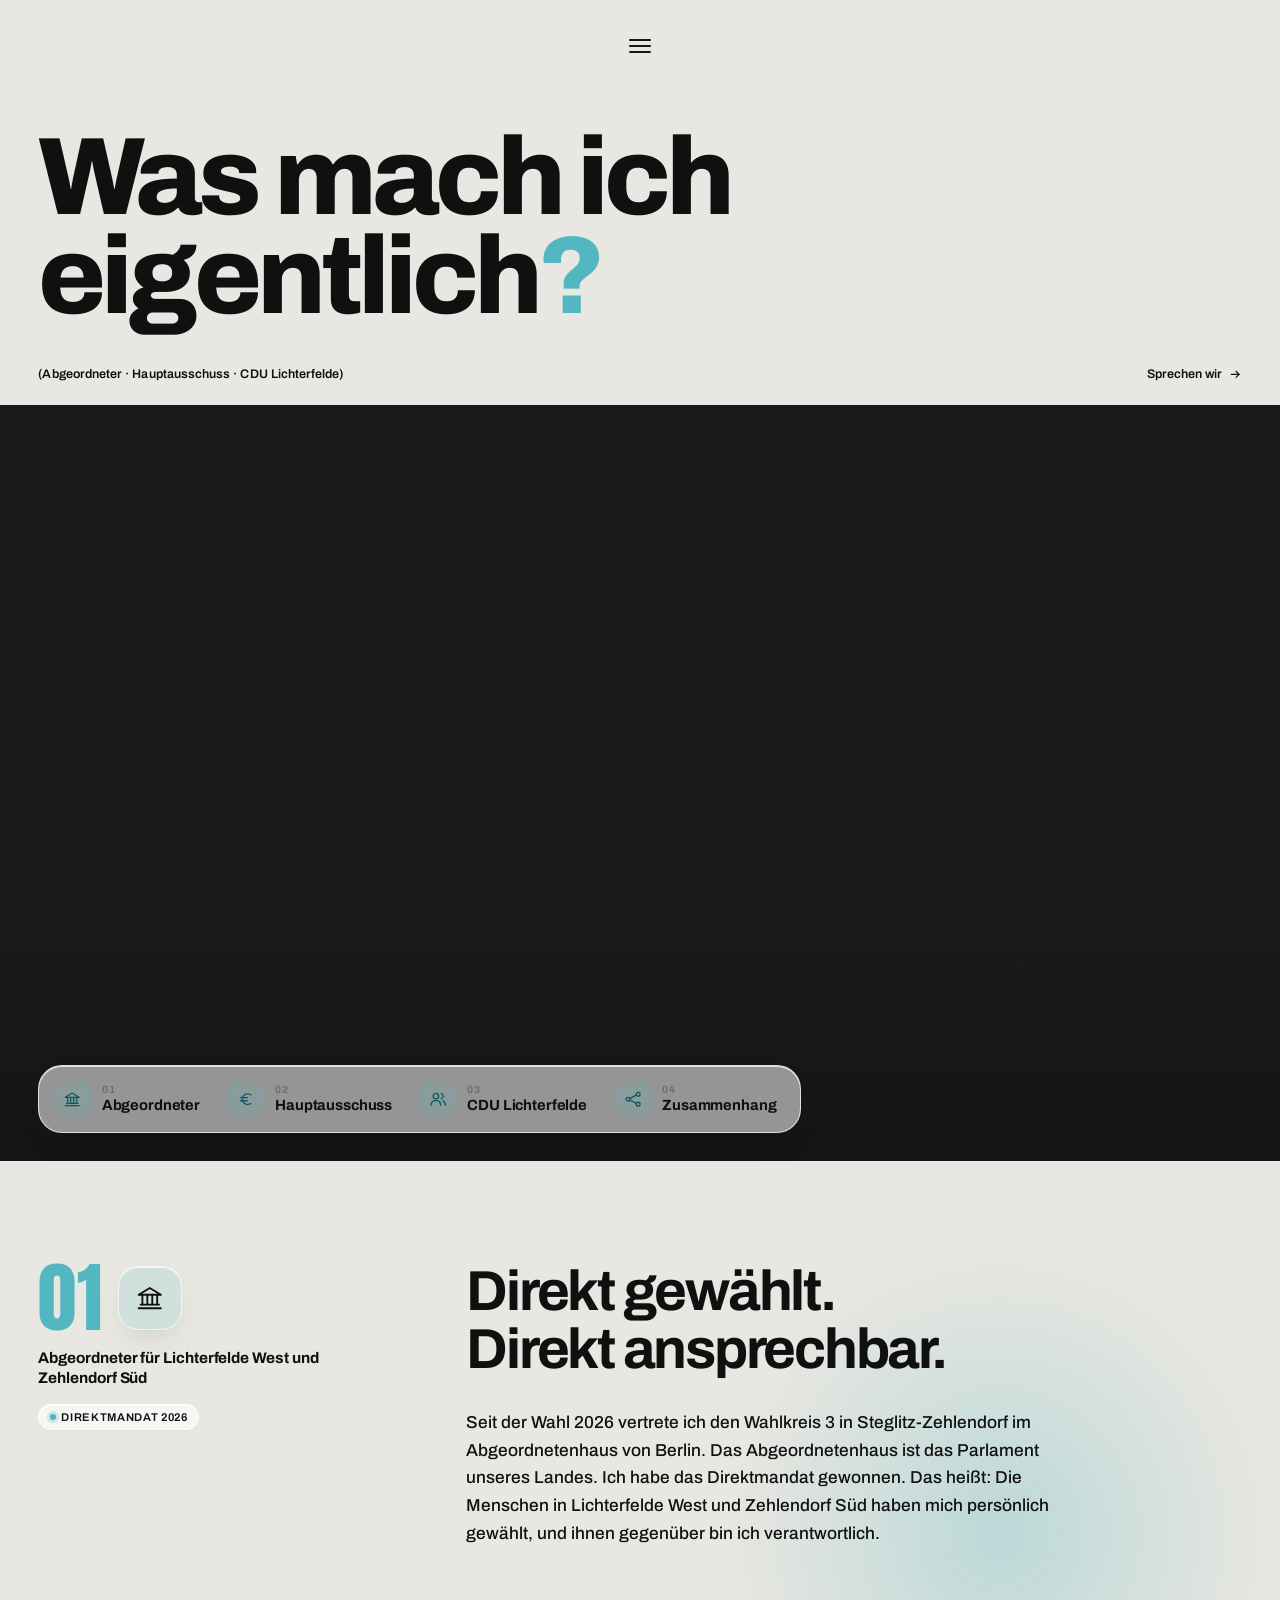
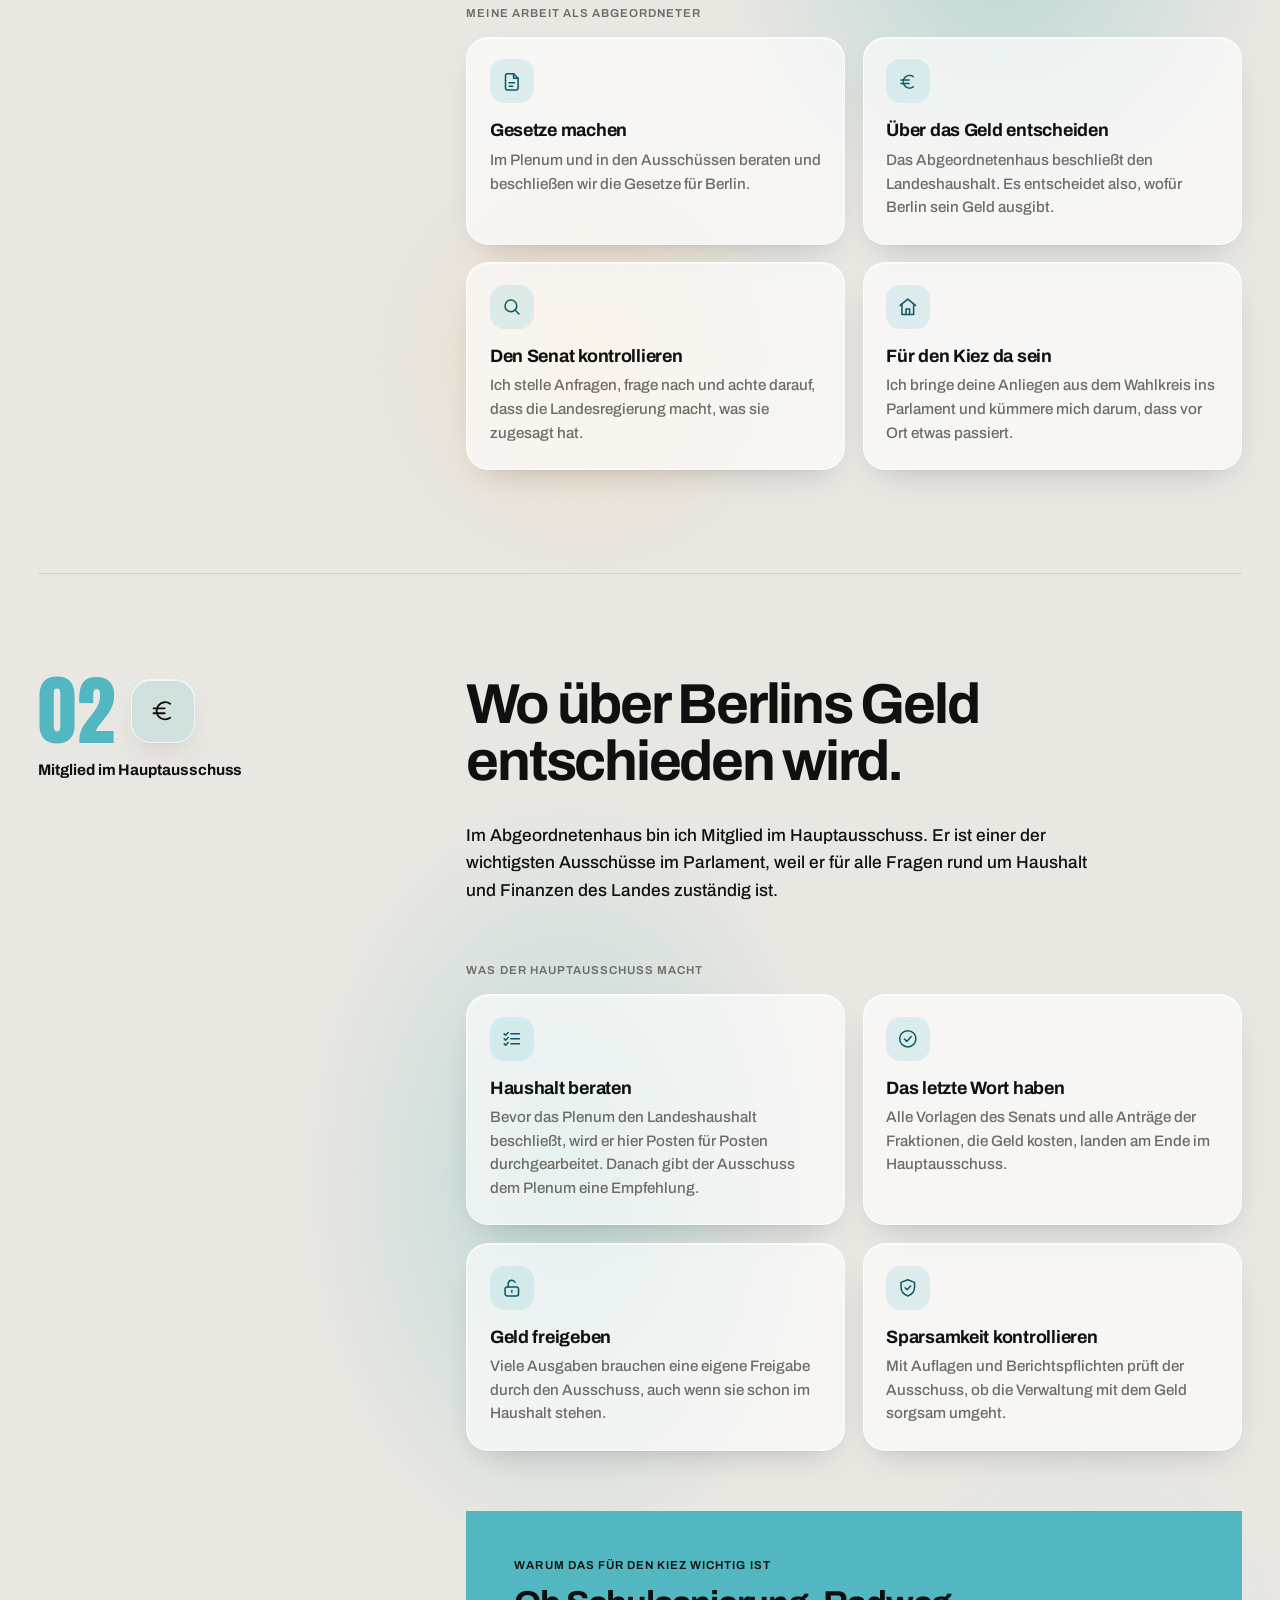
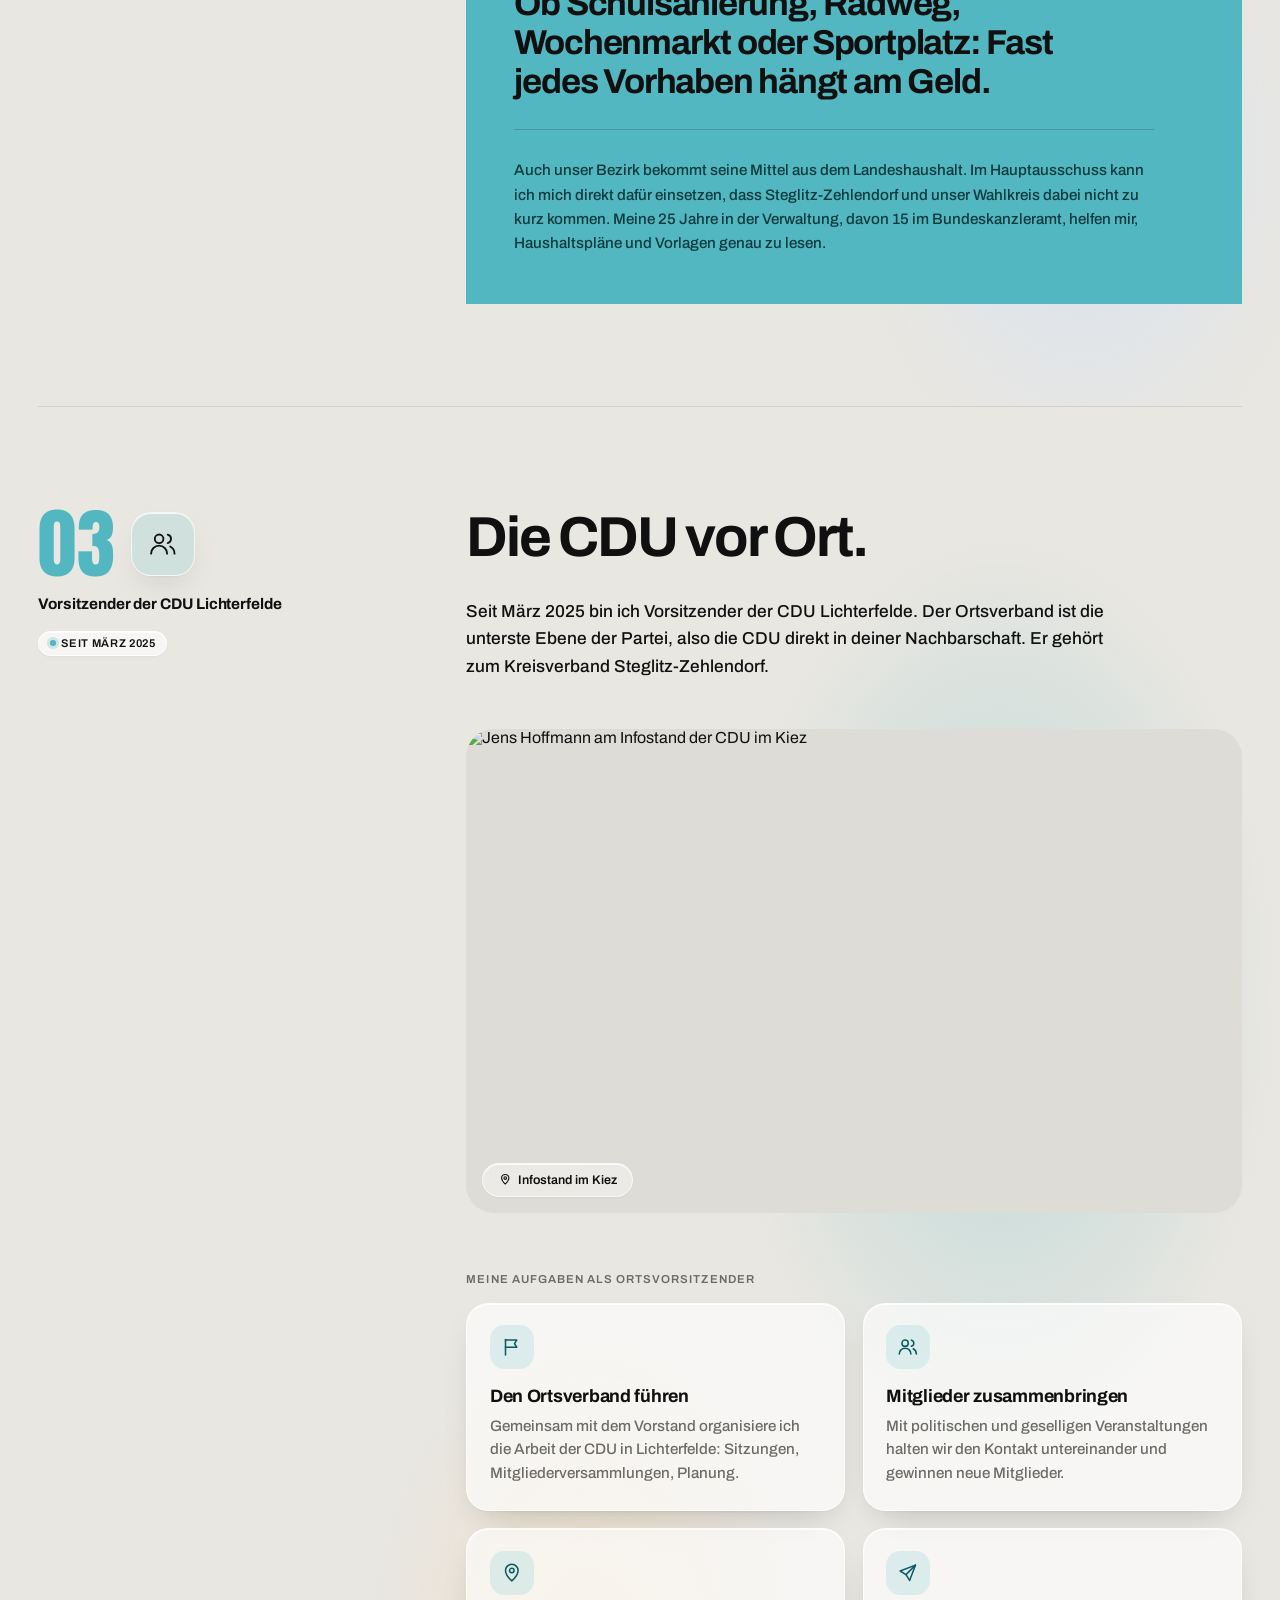
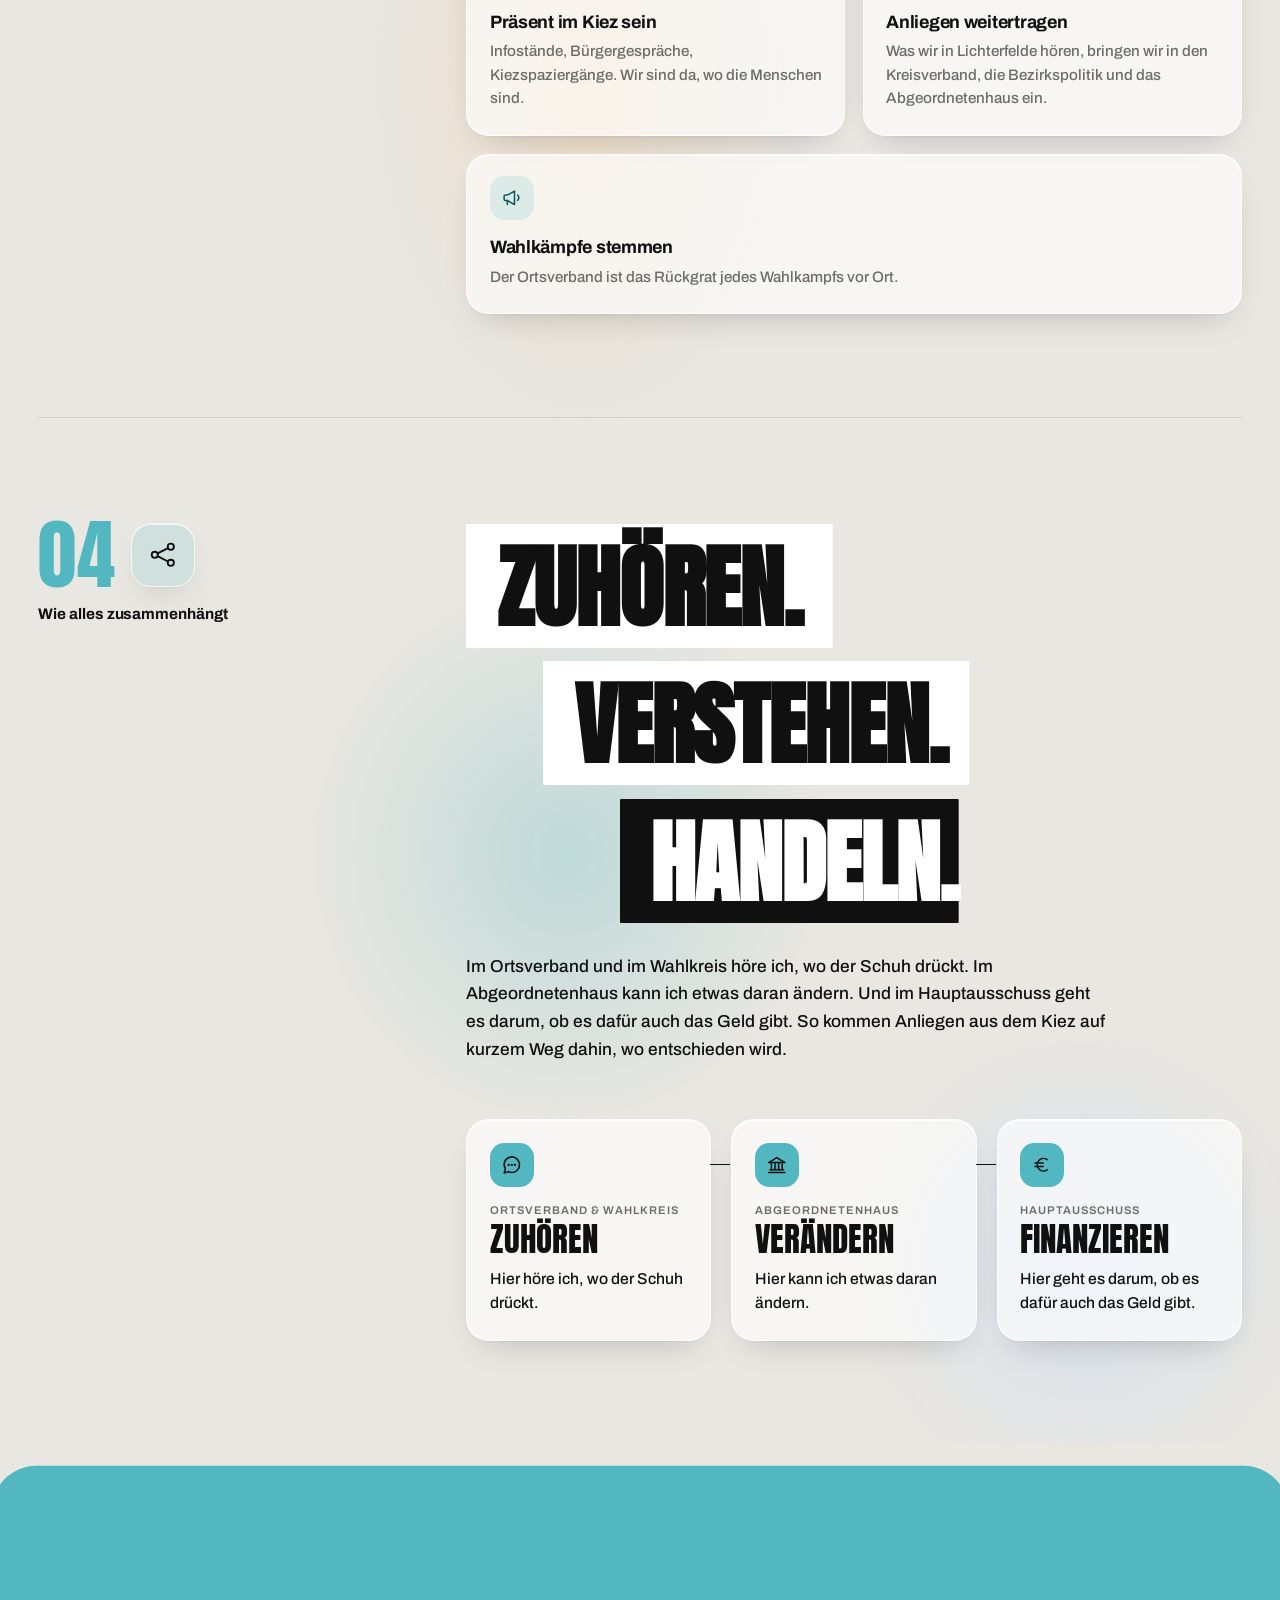
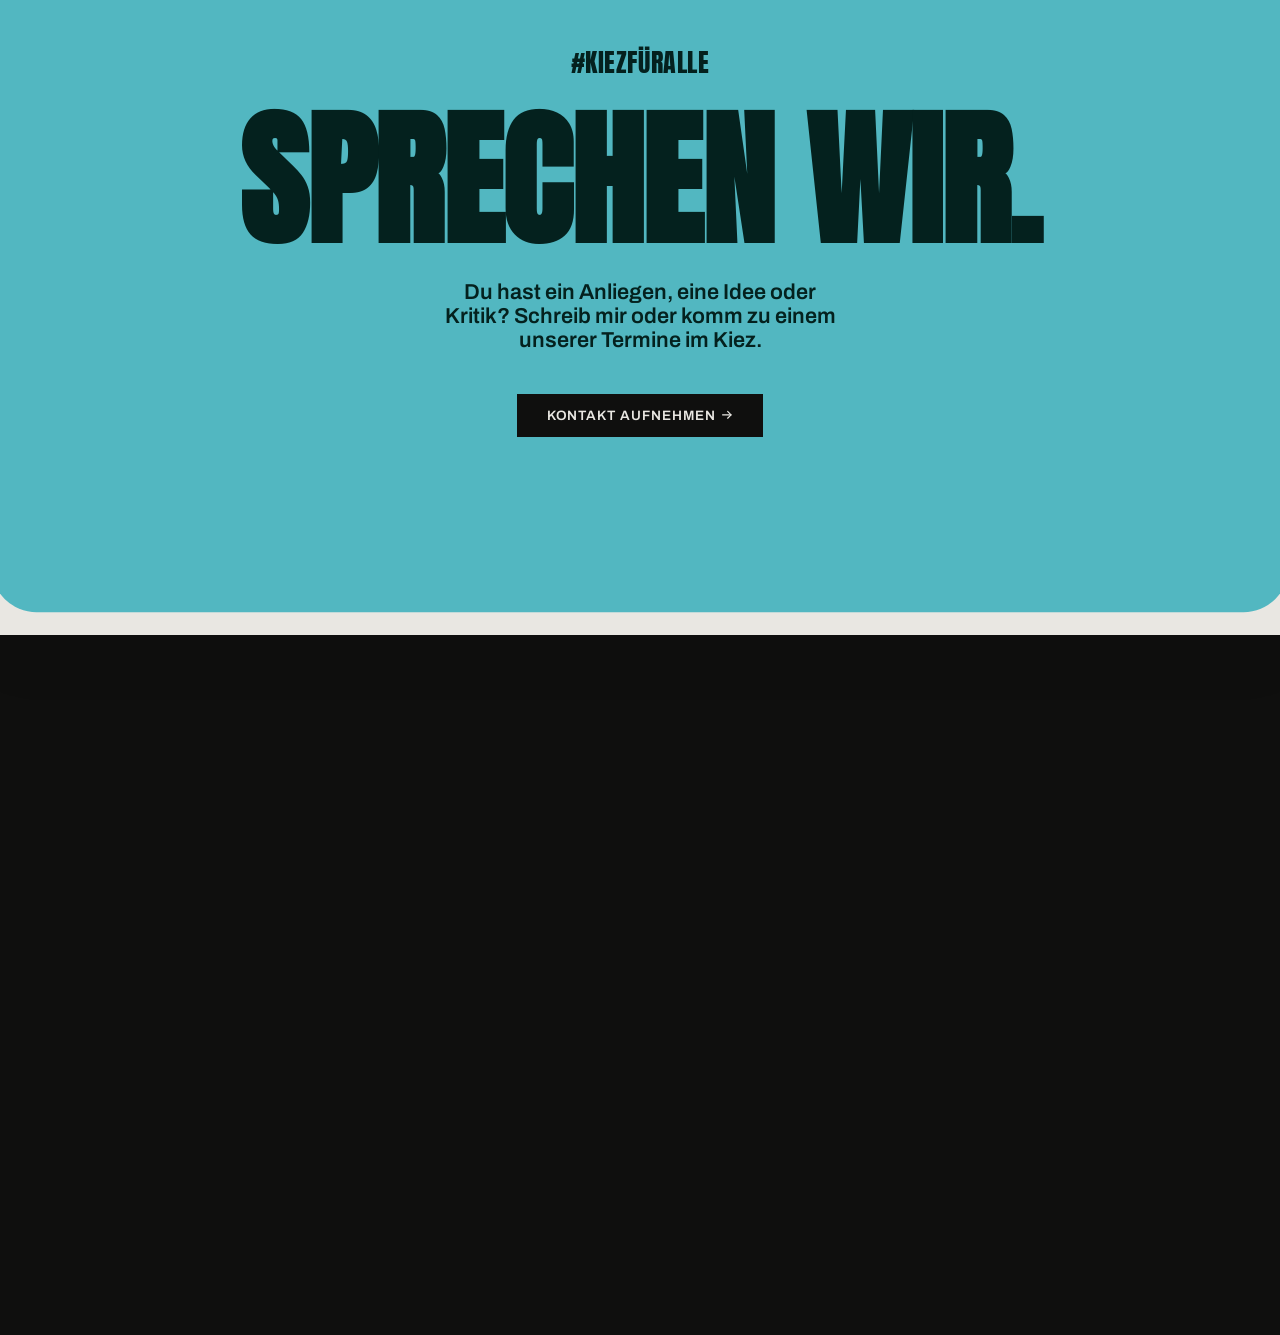
==== aufgaben.html @ 2bb4a58b "Fix asset paths for GitHub Pages subpath deployment. Use relative URLs for scripts, images, icons, a" ====
<!doctype html>
<html lang="de" data-ready="true">
  <head>
    <meta charset="UTF-8" />
    <meta name="viewport" content="width=device-width, initial-scale=1.0" />
    <meta name="description" content="Abgeordneter für Lichterfelde West und Zehlendorf Süd, Mitglied im Hauptausschuss und Vorsitzender der CDU Lichterfelde: So arbeitet Jens Hoffmann für den Kiez." />
    <meta name="author" content="Jens Hoffmann" />
    <meta name="robots" content="index, follow" />
    <meta name="theme-color" content="#52B7C1" />

    <title>Was mach ich eigentlich? – Jens Hoffmann</title>

    <link rel="icon" href="favicon.ico" sizes="any" />
    <link rel="icon" type="image/png" sizes="48x48" href="favicon-48.png" />
    <link rel="icon" type="image/png" sizes="192x192" href="favicon-192.png" />
    <link rel="apple-touch-icon" href="apple-touch-icon.png" sizes="180x180" />

    <meta property="og:type" content="website" />
    <meta property="og:locale" content="de_DE" />
    <meta property="og:title" content="Was mach ich eigentlich? – Jens Hoffmann" />
    <meta property="og:description" content="Abgeordneter, Mitglied im Hauptausschuss, Vorsitzender der CDU Lichterfelde – so hängt alles zusammen." />
    <meta property="og:image" content="CDU-LOGO_1200x675px_2026-1.jpg" />
    <meta property="og:image:width" content="1200" />
    <meta property="og:image:height" content="675" />
    <meta property="og:image:alt" content="CDU – Jens Hoffmann für Lichterfelde West und Zehlendorf Süd" />
    <meta property="og:site_name" content="Jens Hoffmann" />

    <meta name="twitter:card" content="summary_large_image" />
    <meta name="twitter:title" content="Was mach ich eigentlich? – Jens Hoffmann" />
    <meta name="twitter:description" content="Abgeordneter, Mitglied im Hauptausschuss, Vorsitzender der CDU Lichterfelde – so hängt alles zusammen." />
    <meta name="twitter:image" content="CDU-LOGO_1200x675px_2026-1.jpg" />

    <link rel="preconnect" href="https://fonts.googleapis.com" />
    <link rel="preconnect" href="https://fonts.gstatic.com" crossorigin />
    <link
      href="https://fonts.googleapis.com/css2?family=Anton&family=Archivo:wght@500;600;700;800&display=swap"
      rel="stylesheet"
    />
    <link rel="preconnect" href="https://res.cloudinary.com" crossorigin />

    <script type="module" crossorigin src="assets/main-D9YzFPxZ.js"></script>
    <link rel="stylesheet" crossorigin href="assets/main-D0NEMW_q.css">
    <link rel="stylesheet" href="assets/unterseiten.css">
  </head>

  <body>
    <div class="site">
      <header class="topbar">
        <div class="menu-pill">
          <button class="menu-pill__backdrop" type="button" tabindex="-1" aria-hidden="true"></button>
          <button class="menu-pill__toggle" type="button" aria-expanded="false" aria-controls="site-menu" aria-label="Menü öffnen">
            <span class="menu-pill__icon" aria-hidden="true">
              <span></span><span></span><span></span>
            </span>
          </button>
          <nav class="menu-pill__panel" id="site-menu" aria-label="Hauptmenü" inert>
            <ul class="menu-pill__list">
              <li class="menu-pill__item" style="--i:0"><a href="index.html">Start</a></li>
              <li class="menu-pill__item" style="--i:1"><a href="aufgaben.html" aria-current="page">Was mach ich eigentlich?</a></li>
              <li class="menu-pill__item" style="--i:2"><a href="parlamentsreporte.html">Parlamentsreporte</a></li>
              <li class="menu-pill__item" style="--i:3"><a href="parlamentarische-reise.html">Meine Reise</a></li>
              <li class="menu-pill__item" style="--i:4"><a href="kontakt.html">Kontakt</a></li>
              <li class="menu-pill__item" style="--i:5"><a href="impressum.html">Impressum</a></li>
              <li class="menu-pill__item" style="--i:6"><a href="datenschutz.html">Datenschutz</a></li>
            </ul>
            <p class="menu-pill__foot">#kiezfüralle · Danke für dein Vertrauen</p>
          </nav>
        </div>
      </header>

      <main id="start">
        <!-- ============ KOPF: große H1 + Meta-Zeile ============ -->
        <section class="page-hero" aria-labelledby="aufgaben-title">
          <h1 class="page-hero__title" id="aufgaben-title">
            <span class="mask"><span class="line line--1">Was mach ich</span></span>
            <span class="mask"><span class="line line--2">eigentlich<span class="page-hero__dot">?</span></span></span>
          </h1>

          <div class="page-hero__meta">
            <p>(Abgeordneter · Hauptausschuss · CDU Lichterfelde)</p>
            <a class="page-hero__cta" href="#sprechen">Sprechen wir <svg class="icon icon--inline" aria-hidden="true"><use href="assets/icons.svg#i-arrow-right"/></svg></a>
          </div>
        </section>

        <!-- ============ BILD: volle Breite + Glas-Navigation ============ -->
        <figure class="page-media page-media--panel">
          <div class="page-media__frame">
            <img
              src="https://res.cloudinary.com/dqcdbdt4v/image/upload/f_auto,q_auto:good,w_1600/v1795360928/210807mellenthin_cdu_lichterfelde0024_Monitor_jionzk.webp"
              srcset="https://res.cloudinary.com/dqcdbdt4v/image/upload/f_auto,q_auto:good,w_800/v1795360928/210807mellenthin_cdu_lichterfelde0024_Monitor_jionzk.webp 800w, https://res.cloudinary.com/dqcdbdt4v/image/upload/f_auto,q_auto:good,w_1200/v1795360928/210807mellenthin_cdu_lichterfelde0024_Monitor_jionzk.webp 1200w, https://res.cloudinary.com/dqcdbdt4v/image/upload/f_auto,q_auto:good,w_1600/v1795360928/210807mellenthin_cdu_lichterfelde0024_Monitor_jionzk.webp 1600w, https://res.cloudinary.com/dqcdbdt4v/image/upload/f_auto,q_auto:good,w_2400/v1795360928/210807mellenthin_cdu_lichterfelde0024_Monitor_jionzk.webp 2400w"
              sizes="100vw"
              alt="Jens Hoffmann mit Mitgliedern der CDU Lichterfelde am Infostand im Kiez"
              width="2400"
              height="1602"
              fetchpriority="high"
              decoding="async"
            />
          </div>

          <nav class="glass-nav glass" aria-label="Auf dieser Seite">
            <ol class="glass-nav__list">
              <li>
                <a class="glass-nav__link" href="#abgeordneter">
                  <span class="icon-tile icon-tile--sm" aria-hidden="true"><svg class="icon"><use href="assets/icons.svg#i-landmark"/></svg></span>
                  <span class="glass-nav__text"><span class="glass-nav__num">01</span>Abgeordneter</span>
                </a>
              </li>
              <li>
                <a class="glass-nav__link" href="#hauptausschuss">
                  <span class="icon-tile icon-tile--sm" aria-hidden="true"><svg class="icon"><use href="assets/icons.svg#i-euro"/></svg></span>
                  <span class="glass-nav__text"><span class="glass-nav__num">02</span>Hauptausschuss</span>
                </a>
              </li>
              <li>
                <a class="glass-nav__link" href="#ortsverband">
                  <span class="icon-tile icon-tile--sm" aria-hidden="true"><svg class="icon"><use href="assets/icons.svg#i-users"/></svg></span>
                  <span class="glass-nav__text"><span class="glass-nav__num">03</span>CDU Lichterfelde</span>
                </a>
              </li>
              <li>
                <a class="glass-nav__link" href="#zusammenhang">
                  <span class="icon-tile icon-tile--sm" aria-hidden="true"><svg class="icon"><use href="assets/icons.svg#i-link"/></svg></span>
                  <span class="glass-nav__text"><span class="glass-nav__num">04</span>Zusammenhang</span>
                </a>
              </li>
            </ol>
          </nav>
        </figure>

        <!-- ============ 01 · ABGEORDNETER ============ -->
        <section class="role role--glow-a cv" id="abgeordneter" aria-labelledby="role-1-title">
          <div class="role__aside">
            <p class="role__num" aria-hidden="true">01</p>
            <span class="icon-tile icon-tile--lg glass" aria-hidden="true"><svg class="icon"><use href="assets/icons.svg#i-landmark"/></svg></span>
            <p class="role__label">Abgeordneter für Lichterfelde West und Zehlendorf Süd</p>
            <p class="role__since glass">Direktmandat 2026</p>
          </div>

          <div class="role__body">
            <h2 class="role__title reveal" id="role-1-title">Direkt gewählt. Direkt ansprechbar.</h2>
            <p class="role__text reveal">
              Seit der Wahl 2026 vertrete ich den Wahlkreis 3 in Steglitz-Zehlendorf im Abgeordnetenhaus von Berlin.
              Das Abgeordnetenhaus ist das Parlament unseres Landes. Ich habe das Direktmandat gewonnen. Das heißt:
              Die Menschen in Lichterfelde West und Zehlendorf Süd haben mich persönlich gewählt, und ihnen gegenüber
              bin ich verantwortlich.
            </p>

            <h3 class="role__subhead">Meine Arbeit als Abgeordneter</h3>
            <dl class="role__tasks">
              <div class="task glass reveal">
                <dt><span class="icon-tile" aria-hidden="true"><svg class="icon"><use href="assets/icons.svg#i-document"/></svg></span>Gesetze machen</dt>
                <dd>Im Plenum und in den Ausschüssen beraten und beschließen wir die Gesetze für Berlin.</dd>
              </div>
              <div class="task glass reveal">
                <dt><span class="icon-tile" aria-hidden="true"><svg class="icon"><use href="assets/icons.svg#i-euro"/></svg></span>Über das Geld entscheiden</dt>
                <dd>Das Abgeordnetenhaus beschließt den Landeshaushalt. Es entscheidet also, wofür Berlin sein Geld ausgibt.</dd>
              </div>
              <div class="task glass reveal">
                <dt><span class="icon-tile" aria-hidden="true"><svg class="icon"><use href="assets/icons.svg#i-search"/></svg></span>Den Senat kontrollieren</dt>
                <dd>Ich stelle Anfragen, frage nach und achte darauf, dass die Landesregierung macht, was sie zugesagt hat.</dd>
              </div>
              <div class="task glass reveal">
                <dt><span class="icon-tile" aria-hidden="true"><svg class="icon"><use href="assets/icons.svg#i-home"/></svg></span>Für den Kiez da sein</dt>
                <dd>Ich bringe deine Anliegen aus dem Wahlkreis ins Parlament und kümmere mich darum, dass vor Ort etwas passiert.</dd>
              </div>
            </dl>
          </div>
        </section>

        <!-- ============ 02 · HAUPTAUSSCHUSS ============ -->
        <section class="role role--glow-b cv" id="hauptausschuss" aria-labelledby="role-2-title">
          <div class="role__aside">
            <p class="role__num" aria-hidden="true">02</p>
            <span class="icon-tile icon-tile--lg glass" aria-hidden="true"><svg class="icon"><use href="assets/icons.svg#i-euro"/></svg></span>
            <p class="role__label">Mitglied im Hauptausschuss</p>
          </div>

          <div class="role__body">
            <h2 class="role__title reveal" id="role-2-title">Wo über Berlins Geld entschieden wird.</h2>
            <p class="role__text reveal">
              Im Abgeordnetenhaus bin ich Mitglied im Hauptausschuss. Er ist einer der wichtigsten Ausschüsse im Parlament,
              weil er für alle Fragen rund um Haushalt und Finanzen des Landes zuständig ist.
            </p>

            <h3 class="role__subhead">Was der Hauptausschuss macht</h3>
            <dl class="role__tasks">
              <div class="task glass reveal">
                <dt><span class="icon-tile" aria-hidden="true"><svg class="icon"><use href="assets/icons.svg#i-list-check"/></svg></span>Haushalt beraten</dt>
                <dd>Bevor das Plenum den Landeshaushalt beschließt, wird er hier Posten für Posten durchgearbeitet. Danach gibt der Ausschuss dem Plenum eine Empfehlung.</dd>
              </div>
              <div class="task glass reveal">
                <dt><span class="icon-tile" aria-hidden="true"><svg class="icon"><use href="assets/icons.svg#i-check-circle"/></svg></span>Das letzte Wort haben</dt>
                <dd>Alle Vorlagen des Senats und alle Anträge der Fraktionen, die Geld kosten, landen am Ende im Hauptausschuss.</dd>
              </div>
              <div class="task glass reveal">
                <dt><span class="icon-tile" aria-hidden="true"><svg class="icon"><use href="assets/icons.svg#i-unlock"/></svg></span>Geld freigeben</dt>
                <dd>Viele Ausgaben brauchen eine eigene Freigabe durch den Ausschuss, auch wenn sie schon im Haushalt stehen.</dd>
              </div>
              <div class="task glass reveal">
                <dt><span class="icon-tile" aria-hidden="true"><svg class="icon"><use href="assets/icons.svg#i-shield"/></svg></span>Sparsamkeit kontrollieren</dt>
                <dd>Mit Auflagen und Berichtspflichten prüft der Ausschuss, ob die Verwaltung mit dem Geld sorgsam umgeht.</dd>
              </div>
            </dl>

            <aside class="why reveal" aria-labelledby="why-title">
              <h3 class="why__head" id="why-title">Warum das für den Kiez wichtig ist</h3>
              <p class="why__text">Ob Schulsanierung, Radweg, Wochenmarkt oder Sportplatz: Fast jedes Vorhaben hängt am Geld.</p>
              <p class="why__note">
                Auch unser Bezirk bekommt seine Mittel aus dem Landeshaushalt. Im Hauptausschuss kann ich mich direkt
                dafür einsetzen, dass Steglitz-Zehlendorf und unser Wahlkreis dabei nicht zu kurz kommen. Meine 25 Jahre
                in der Verwaltung, davon 15 im Bundeskanzleramt, helfen mir, Haushaltspläne und Vorlagen genau zu lesen.
              </p>
            </aside>
          </div>
        </section>

        <!-- ============ 03 · CDU LICHTERFELDE ============ -->
        <section class="role role--glow-a cv" id="ortsverband" aria-labelledby="role-3-title">
          <div class="role__aside">
            <p class="role__num" aria-hidden="true">03</p>
            <span class="icon-tile icon-tile--lg glass" aria-hidden="true"><svg class="icon"><use href="assets/icons.svg#i-users"/></svg></span>
            <p class="role__label">Vorsitzender der CDU Lichterfelde</p>
            <p class="role__since glass">Seit März 2025</p>
          </div>

          <div class="role__body">
            <h2 class="role__title reveal" id="role-3-title">Die CDU vor Ort.</h2>
            <p class="role__text reveal">
              Seit März 2025 bin ich Vorsitzender der <a href="https://www.cdu-lichterfelde.de" target="_blank" rel="noopener noreferrer">CDU Lichterfelde</a>.
              Der Ortsverband ist die unterste Ebene der Partei, also die CDU direkt in deiner Nachbarschaft.
              Er gehört zum Kreisverband Steglitz-Zehlendorf.
            </p>

            <figure class="role__media reveal">
              <img
                src="https://res.cloudinary.com/dqcdbdt4v/image/upload/f_auto,q_auto,c_limit,w_1200/98FC50C5-D708-4033-918F-14CD8E5B1FAF-IMG_6973_cfejfr"
                srcset="
                  https://res.cloudinary.com/dqcdbdt4v/image/upload/f_auto,q_auto,c_limit,w_700/98FC50C5-D708-4033-918F-14CD8E5B1FAF-IMG_6973_cfejfr   700w,
                  https://res.cloudinary.com/dqcdbdt4v/image/upload/f_auto,q_auto,c_limit,w_1200/98FC50C5-D708-4033-918F-14CD8E5B1FAF-IMG_6973_cfejfr 1200w
                "
                sizes="(max-width: 900px) 100vw, 52rem"
                alt="Jens Hoffmann am Infostand der CDU im Kiez"
                width="1280"
                height="960"
                loading="lazy"
                decoding="async"
              />
              <figcaption class="role__mediacap glass">
                <svg class="icon icon--inline" aria-hidden="true"><use href="assets/icons.svg#i-pin"/></svg>
                Infostand im Kiez
              </figcaption>
            </figure>

            <h3 class="role__subhead">Meine Aufgaben als Ortsvorsitzender</h3>
            <dl class="role__tasks">
              <div class="task glass reveal">
                <dt><span class="icon-tile" aria-hidden="true"><svg class="icon"><use href="assets/icons.svg#i-flag"/></svg></span>Den Ortsverband führen</dt>
                <dd>Gemeinsam mit dem Vorstand organisiere ich die Arbeit der CDU in Lichterfelde: Sitzungen, Mitgliederversammlungen, Planung.</dd>
              </div>
              <div class="task glass reveal">
                <dt><span class="icon-tile" aria-hidden="true"><svg class="icon"><use href="assets/icons.svg#i-users"/></svg></span>Mitglieder zusammenbringen</dt>
                <dd>Mit politischen und geselligen Veranstaltungen halten wir den Kontakt untereinander und gewinnen neue Mitglieder.</dd>
              </div>
              <div class="task glass reveal">
                <dt><span class="icon-tile" aria-hidden="true"><svg class="icon"><use href="assets/icons.svg#i-pin"/></svg></span>Präsent im Kiez sein</dt>
                <dd>Infostände, Bürgergespräche, Kiezspaziergänge. Wir sind da, wo die Menschen sind.</dd>
              </div>
              <div class="task glass reveal">
                <dt><span class="icon-tile" aria-hidden="true"><svg class="icon"><use href="assets/icons.svg#i-send"/></svg></span>Anliegen weitertragen</dt>
                <dd>Was wir in Lichterfelde hören, bringen wir in den Kreisverband, die Bezirkspolitik und das Abgeordnetenhaus ein.</dd>
              </div>
              <div class="task task--wide glass reveal">
                <dt><span class="icon-tile" aria-hidden="true"><svg class="icon"><use href="assets/icons.svg#i-megaphone"/></svg></span>Wahlkämpfe stemmen</dt>
                <dd>Der Ortsverband ist das Rückgrat jedes Wahlkampfs vor Ort.</dd>
              </div>
            </dl>
          </div>
        </section>

        <!-- ============ 04 · WIE ALLES ZUSAMMENHÄNGT ============ -->
        <section class="role role--glow-b cv" id="zusammenhang" aria-labelledby="role-4-title">
          <div class="role__aside">
            <p class="role__num" aria-hidden="true">04</p>
            <span class="icon-tile icon-tile--lg glass" aria-hidden="true"><svg class="icon"><use href="assets/icons.svg#i-link"/></svg></span>
            <p class="role__label">Wie alles zusammenhängt</p>
          </div>

          <div class="role__body">
            <h2 class="manifest__statement" id="role-4-title">
              <span class="manifest__line manifest__line--1">
                <span class="manifest__bg" aria-hidden="true"></span>
                <span class="manifest__label">Zuhören.</span>
              </span>
              <span class="manifest__line manifest__line--2">
                <span class="manifest__bg" aria-hidden="true"></span>
                <span class="manifest__label">Verstehen.</span>
              </span>
              <span class="manifest__line manifest__line--3">
                <span class="manifest__bg" aria-hidden="true"></span>
                <span class="manifest__label">Handeln.</span>
              </span>
            </h2>

            <p class="role__text reveal">
              Im Ortsverband und im Wahlkreis höre ich, wo der Schuh drückt. Im Abgeordnetenhaus kann ich etwas daran ändern.
              Und im Hauptausschuss geht es darum, ob es dafür auch das Geld gibt. So kommen Anliegen aus dem Kiez auf kurzem
              Weg dahin, wo entschieden wird.
            </p>

            <ol class="flow" aria-label="Der Weg eines Anliegens">
              <li class="flow__step glass reveal">
                <span class="icon-tile icon-tile--accent" aria-hidden="true"><svg class="icon"><use href="assets/icons.svg#i-chat"/></svg></span>
                <p class="flow__place">Ortsverband &amp; Wahlkreis</p>
                <p class="flow__verb">Zuhören</p>
                <p class="flow__text">Hier höre ich, wo der Schuh drückt.</p>
              </li>
              <li class="flow__step glass reveal">
                <span class="icon-tile icon-tile--accent" aria-hidden="true"><svg class="icon"><use href="assets/icons.svg#i-landmark"/></svg></span>
                <p class="flow__place">Abgeordnetenhaus</p>
                <p class="flow__verb">Verändern</p>
                <p class="flow__text">Hier kann ich etwas daran ändern.</p>
              </li>
              <li class="flow__step glass reveal">
                <span class="icon-tile icon-tile--accent" aria-hidden="true"><svg class="icon"><use href="assets/icons.svg#i-euro"/></svg></span>
                <p class="flow__place">Hauptausschuss</p>
                <p class="flow__verb">Finanzieren</p>
                <p class="flow__text">Hier geht es darum, ob es dafür auch das Geld gibt.</p>
              </li>
            </ol>
          </div>
        </section>

        <!-- ============ CTA: SPRECHEN WIR (Türkis-Finale) ============ -->
        <section class="cta slab cv" id="sprechen" aria-labelledby="sprechen-title">
          <span class="slab__bg" aria-hidden="true"></span>
          <p class="cta__tag reveal">#kiezfüralle</p>
          <h2 class="cta__date reveal" id="sprechen-title">Sprechen wir.</h2>
          <p class="cta__sub reveal">Du hast ein Anliegen, eine Idee oder Kritik? Schreib mir oder komm zu einem unserer Termine im Kiez.</p>
          <a class="cta__btn cta__btn--icon reveal" href="kontakt.html">Kontakt aufnehmen <svg class="icon icon--inline" aria-hidden="true"><use href="assets/icons.svg#i-arrow-right"/></svg></a>
        </section>
      </main>

      <div class="footer-anchor" aria-hidden="true"></div>
    </div>

    <!-- ============ FOOTER: fix + dunkel, Curtain-Reveal ============ -->
    <footer class="footer" aria-labelledby="footer-title">
      <h2 id="footer-title" class="sr-only">Kontakt</h2>

      <div class="footer__cta wrap" id="kontakt">
        <p class="footer__lead">
          <span class="footer__hint">Sprechen wir.</span>
          <a class="footer__mail" href="mailto:vorsitzender@cdu-lichterfelde.de">vorsitzender@cdu-lichterfelde.de</a>
          <a class="footer__mail" href="mailto:hoffmann@cdu-fraktion-berlin.de">hoffmann@cdu-fraktion-berlin.de</a>
        </p>
        <p class="footer__vote">
          <span class="footer__votetag">#kiezfüralle</span>
          <span class="footer__votedate">Danke für dein Vertrauen</span>
        </p>
      </div>

      <div class="footer__meta wrap">
        <nav class="footer__col" aria-label="Fußzeile">
          <p class="footer__colhead">Seiten</p>
          <ul>
            <li><a href="index.html">Start</a></li>
            <li><a href="aufgaben.html" aria-current="page">Was mach ich eigentlich?</a></li>
            <li><a href="parlamentsreporte.html">Parlamentsreporte</a></li>
            <li><a href="parlamentarische-reise.html">Meine Reise</a></li>
            <li><a href="kontakt.html">Kontakt</a></li>
          </ul>
        </nav>

        <div class="footer__col">
          <p class="footer__colhead">Kanäle</p>
          <ul>
            <li><a href="https://www.instagram.com/jens.hoffmann.mda/" target="_blank" rel="noopener noreferrer me">Instagram</a></li>
            <li><a href="https://www.cdu-lichterfelde.de" target="_blank" rel="noopener noreferrer">CDU Lichterfelde</a></li>
            <li><a href="https://www.cdusz.de" target="_blank" rel="noopener noreferrer">CDU Steglitz-Zehlendorf</a></li>
            <li><a href="https://cdu.berlin" target="_blank" rel="noopener noreferrer">CDU Berlin</a></li>
            <li><a href="https://cdu-fraktion-berlin.de" target="_blank" rel="noopener noreferrer">CDU-Fraktion Berlin</a></li>
          </ul>
        </div>

        <div class="footer__col">
          <p class="footer__colhead">Rechtliches</p>
          <ul>
            <li><a href="impressum.html">Impressum</a></li>
            <li><a href="datenschutz.html">Datenschutz</a></li>
          </ul>
        </div>
      </div>

      <div class="footer__wordwrap" aria-hidden="true">
        <p class="footer__wordmark">Jens Hoffmann</p>
      </div>

      <div class="footer__base wrap">
        <p>© 2026 Jens Hoffmann · Wahlkreis 3 · Lichterfelde West &amp; Zehlendorf Süd</p>
        <a href="https://devdesignstudio.de" target="_blank" rel="noopener noreferrer">von DEVDESIGN</a>
      </div>
    </footer>
  </body>
</html>
---- assets/main-D0NEMW_q.css ----
:root{--bg: #e9e7e2;--ink: #101010;--dark: #0f0f0e;--muted: #6d6b66;--line: #d3d0c9;--accent: #52B7C1;--card-bg: #ffffff;--radius: 18px;--slab-r: clamp(1.75rem, 4vw, 3rem);--overlap: clamp(3rem, 7vw, 6rem);--px: clamp(1rem, 3vw, 3rem);--footer-h: min(86svh, 700px);--font-display: "Anton", "Arial Narrow", Impact, sans-serif;--font-ui: "Archivo", system-ui, sans-serif;--font-sig: "Mrs Saint Delafield", cursive;--ease-reveal: cubic-bezier(.77, 0, .175, 1);--ease-lift: cubic-bezier(.16, 1, .3, 1);--ease-menu: cubic-bezier(.22, 1, .36, 1);--menu-outro: .28s;--t-name-1: .12s;--t-name-2: .26s;--t-topbar: .4s;--t-tagline: .52s;--t-scroll: .68s;--stat-reveal-y: 110%;--stat-reveal-duration: .72s;--stat-reveal-stagger: 90ms}#slogan,#bento,#karte,#ziele,#timeline,#momentaufnahmen,#wahl,#kontakt,#start{scroll-margin-top:1.5rem}*,*:before,*:after{box-sizing:border-box;margin:0}html{scroll-behavior:auto;overflow-x:clip}@media (hover: none),(pointer: coarse){html{scroll-behavior:smooth;scroll-padding-top:1.5rem}}html[data-loading=true]{overflow:hidden}html:not([data-ready]) .topbar,html:not([data-ready]) .hero__content,html:not([data-ready]) .hero__vote{opacity:0;pointer-events:none}body{background:var(--dark);color:var(--ink);font-family:var(--font-ui);-webkit-font-smoothing:antialiased;overflow-x:clip}img{display:block;max-width:100%}ul,ol{list-style:none;padding:0}a{color:inherit;text-decoration:none;position:relative;display:inline-block;isolation:isolate;padding:.08em .22em;margin:-.08em -.22em;transition:color .38s var(--ease-reveal)}a:before{content:"";position:absolute;top:0;right:0;bottom:0;left:0;background:var(--accent);transform:scaleX(0);transform-origin:left center;transition:transform .38s var(--ease-reveal);z-index:-1}a:hover,a:focus-visible{color:var(--dark)}a:hover:before,a:focus-visible:before{transform:scaleX(1)}.wrap{padding-inline:var(--px)}.sr-only{position:absolute;width:1px;height:1px;overflow:hidden;clip-path:inset(50%);white-space:nowrap}.cv{content-visibility:visible}.theme-dark{background:var(--dark);color:var(--bg);--line: #2b2b28;--muted: #8f8d86}.slab{position:relative;isolation:isolate;background:transparent;overflow-x:clip}.slab__bg{position:absolute;inset:-1px calc(-1 * (var(--slab-r) + 2px));z-index:-1;background:var(--slab-bg, var(--dark));border-radius:var(--slab-r);pointer-events:none}.site{position:relative;z-index:1;background:var(--bg);margin-bottom:var(--footer-h);box-shadow:0 24px 48px #0f0f0e14;overflow-x:clip}.footer-anchor{height:0}.tagrow{display:flex;justify-content:space-between;align-items:baseline;gap:1rem;margin-bottom:clamp(2rem,5vw,4rem)}.tag{font-size:.88rem;font-weight:600;letter-spacing:.01em}.tag--meta{color:var(--muted);font-size:.78rem;letter-spacing:.06em;text-transform:uppercase}.tag--accent{color:var(--accent)}.sechead{display:grid;row-gap:.9rem;margin-bottom:clamp(2.5rem,5vw,4rem)}.sechead__title{font-family:var(--font-display);font-weight:400;font-size:clamp(2.4rem,6vw,5.5rem);line-height:.95;text-transform:uppercase;letter-spacing:-.005em;max-width:14em}.sechead__title em{font-style:normal;color:var(--accent)}.sechead__big{max-width:12em}.w--accent>span{color:var(--accent)}.topbar{position:static;height:0;pointer-events:none}html[data-ready] .topbar{animation:none}.menu-pill{position:static;pointer-events:none}.menu-pill__backdrop{position:fixed;top:0;right:0;bottom:0;left:0;z-index:79;margin:0;padding:0;border:0;background:#0f0f0e6b;backdrop-filter:blur(10px);-webkit-backdrop-filter:blur(10px);opacity:0;visibility:hidden;pointer-events:none;transition:opacity .38s var(--ease-menu) var(--menu-outro),visibility 0s linear calc(.38s + var(--menu-outro))}.menu-pill__toggle{position:fixed;top:clamp(1.35rem,2.8vw,1.9rem);left:0;right:0;z-index:81;width:fit-content;margin-inline:auto;display:grid;place-items:center;padding:.55rem .7rem;border:0;background:transparent;cursor:pointer;pointer-events:auto;color:#fff;mix-blend-mode:difference}.menu-pill__icon{display:grid;gap:4px;width:22px}.menu-pill__icon span{display:block;height:2px;border-radius:999px;background:currentColor;transition:transform .42s var(--ease-menu),opacity .28s var(--ease-menu)}html[data-menu=open] .menu-pill__icon span:nth-child(1){transform:translateY(6px) rotate(45deg)}html[data-menu=open] .menu-pill__icon span:nth-child(2){opacity:0;transform:scaleX(0)}html[data-menu=open] .menu-pill__icon span:nth-child(3){transform:translateY(-6px) rotate(-45deg)}.menu-pill__panel{position:fixed;top:calc(clamp(1.35rem,2.8vw,1.9rem) + 2.75rem);left:50%;transform:translate(-50%);z-index:80;width:min(88vw,16rem);max-height:0;overflow:hidden;padding-inline:.25rem;pointer-events:none;transition:max-height .52s var(--ease-menu) var(--menu-outro)}.menu-pill__list{display:grid;gap:.15rem;margin:0;padding:.35rem 0 0;list-style:none}.menu-pill__item a{display:inline-block;position:relative;isolation:auto;padding:.2em .35em;margin:-.2em -.35em;font-family:var(--font-display);font-size:clamp(1.35rem,4.5vw,1.85rem);font-weight:400;line-height:1.15;letter-spacing:-.01em;text-transform:uppercase;color:#fff;text-decoration:none;mix-blend-mode:difference;opacity:0;pointer-events:none;touch-action:manipulation;-webkit-tap-highlight-color:rgb(82 183 193 / .35);transform:translate3d(0,.75rem,0);transition:color .38s var(--ease-reveal),mix-blend-mode 0ms,opacity .22s var(--ease-menu) calc((11 - var(--i, 0)) * 14ms),transform .26s var(--ease-menu) calc((11 - var(--i, 0)) * 14ms)}.menu-pill__item a:before{background:var(--accent);mix-blend-mode:normal}.menu-pill__item a:hover,.menu-pill__item a:focus-visible{color:var(--ink);mix-blend-mode:normal}.menu-pill__foot{margin:0;padding:.85rem 0 .35rem;font-size:.7rem;font-weight:600;letter-spacing:.06em;text-align:center;color:#ffffff9e;mix-blend-mode:difference;opacity:0;transition:opacity .15s var(--ease-menu)}html[data-menu=open]{overflow:hidden}html[data-menu=open] .menu-pill__panel{z-index:82;max-height:min(86svh,640px);overflow-y:auto;overscroll-behavior:contain;pointer-events:auto;-webkit-overflow-scrolling:touch;transition-delay:0ms}html[data-menu=open] .menu-pill__backdrop{opacity:1;visibility:visible;pointer-events:auto;transition-delay:0ms}html[data-menu=open] .menu-pill__item a{opacity:1;pointer-events:auto;transform:none;transition:color .38s var(--ease-reveal),opacity .42s var(--ease-menu) calc(.12s + var(--i, 0) * 34ms),transform .56s var(--ease-menu) calc(.12s + var(--i, 0) * 34ms)}html[data-menu=open] .menu-pill__foot{opacity:1;transition:opacity .32s var(--ease-menu) .28s}@media (prefers-reduced-motion: reduce){.menu-pill__panel,.menu-pill__icon span,.menu-pill__item a,.menu-pill__backdrop,.menu-pill__foot{transition-duration:1ms!important;transition-delay:0ms!important}}.preloader{position:fixed;top:0;right:0;bottom:0;left:0;z-index:100;display:grid;place-items:center;background:var(--bg)}.preloader__inner{display:flex;flex-direction:column;align-items:center;gap:clamp(.35rem,1.2vw,.55rem);width:min(96vw,48rem);will-change:transform,opacity}.preloader__line-row{position:relative;width:100%;min-height:clamp(8rem,28vw,13.5rem)}.preloader__line{position:absolute;left:0;right:0;bottom:0;width:100%;height:1px;margin:0;background:var(--ink);transform-origin:left center}.preloader__sig-wrap{position:absolute;left:50%;bottom:0;z-index:1;width:min(94vw,44rem);height:clamp(8rem,28vw,13.5rem);margin:0;overflow:hidden;overflow:clip;transform:translate(-50%);transform-origin:center bottom;will-change:clip-path}.preloader__sig-img{display:block;width:100%;height:100%;object-fit:contain;object-position:center bottom}.preloader__name{display:flex;flex-flow:row nowrap;justify-content:center;align-items:flex-end;gap:0;width:100%;font-family:var(--font-ui);font-size:clamp(1rem,2.6vw,1.3rem);font-weight:600;line-height:1;letter-spacing:.01em;color:var(--ink);margin:clamp(.2rem,.8vw,.4rem) 0 0}.preloader__letter-mask{display:inline-block;overflow:hidden;overflow:clip;vertical-align:bottom}.preloader__letter-mask--gap{width:.35em}.preloader__letter-mask>span{display:block}.hero{--hero-inset: clamp(10px, 1.25vw, 18px);--hero-r: clamp(1.15rem, 2.4vw, 2rem);height:100svh;min-height:100svh;display:grid;place-items:center;padding:var(--hero-inset);background:var(--bg)}.hero__shell{width:100%;height:100%;display:grid;place-items:center}.hero__frame{position:relative;width:100%;height:100%;max-width:100%;border-radius:var(--hero-r);overflow:hidden;overflow:clip;isolation:isolate;background:#fff;transform-origin:center center;will-change:transform}.hero__frame img{position:absolute;top:0;right:0;bottom:0;left:0;width:100%;height:100%;object-fit:cover;object-position:62% center;transform-origin:center;will-change:transform}@media (min-width: 961px){.hero__frame img{width:104%;height:104%;left:-2%;object-position:60% center}}.hero__frame:after{content:none}.hero__content{position:absolute;top:0;right:0;bottom:0;left:0;z-index:2;display:grid;grid-template-columns:1fr;grid-template-rows:1fr;align-content:stretch;padding:clamp(4.5rem,8vw,6rem) clamp(1.25rem,3.5vw,3.5rem) clamp(1.75rem,3.5vw,3rem);color:var(--ink);pointer-events:none}.hero__content>*{pointer-events:auto}.hero__intro{--hero-title-size: min(clamp(3.25rem, 12vw, 9rem), clamp(3.25rem, 20vh, 7.5rem));align-self:start;justify-self:start}.hero__brand{display:flex;flex-direction:column;align-items:stretch;gap:clamp(.85rem,2.2vw,1.35rem);width:fit-content;max-width:100%}.hero__title{font-family:var(--font-display);font-weight:400;font-size:var(--hero-title-size);line-height:.92;letter-spacing:-.015em;text-transform:uppercase;width:max-content;max-width:100%}.hero__title .mask{display:block}.hero__district{display:flex;align-items:center;gap:clamp(.65rem,1.4vw,1rem);width:0;min-width:100%}.hero__district-line{width:clamp(2.75rem,6vw,4.25rem);height:1.5px;background:var(--ink);flex-shrink:0;transform-origin:left center}.hero__district-text{font-family:var(--font-ui);font-size:clamp(.68rem,1.05vw,.82rem);font-weight:600;letter-spacing:.09em;text-transform:uppercase;line-height:1.25}html[data-ready] .hero__district-line{animation:line-grow .7s var(--ease-reveal) calc(var(--t-name-2) + .12s) both}html[data-ready] .hero__district-text{animation:fade-up .65s ease calc(var(--t-name-2) + .22s) both}.hero__vote{--vote-size: clamp(11rem, min(18vw, 30svh), 20rem);--vote-peek: .24;position:absolute;left:calc(var(--vote-size) * var(--vote-peek) * -1);bottom:calc(var(--vote-size) * var(--vote-peek) * -1);z-index:3;width:var(--vote-size);height:var(--vote-size);aspect-ratio:1;display:flex;align-items:center;justify-content:center;border-radius:50%;background:var(--accent);color:var(--ink);text-align:center;text-decoration:none;padding:0;margin:0;box-shadow:0 12px 40px #52b7c159;transform-origin:28% 72%;will-change:transform,opacity;container-type:inline-size}.hero__vote:before{display:none}.hero__vote:hover,.hero__vote:focus-visible{color:var(--ink)}.hero__vote-text{display:block;max-width:7.5em;font-family:var(--font-display);font-size:clamp(.78rem,12cqi,1.35rem);font-weight:400;line-height:.98;letter-spacing:-.015em;text-transform:uppercase;transform:translate(14%,-8%) rotate(-9deg);transition:transform .28s var(--ease-lift)}.hero__vote:hover .hero__vote-text,.hero__vote:focus-visible .hero__vote-text{transform:translate(16%,-8%) rotate(-9deg)}@media (min-width: 761px){.hero__vote{--vote-size: clamp(16rem, min(25vw, 40svh), 30rem)}.hero__vote-text{font-size:clamp(1rem,14.5cqi,1.85rem);max-width:8em}}.mask{display:inline-block;overflow:hidden;overflow:clip;vertical-align:top}html[data-ready] .hero .line{display:inline-block;animation:line-up .8s var(--ease-reveal) both}html[data-ready] .hero__title .line--1{animation-delay:var(--t-name-1)}html[data-ready] .hero__title .line--2{animation-delay:var(--t-name-2)}.manifest{padding:clamp(4.5rem,9vw,7.5rem) var(--px);background:var(--accent);color:var(--ink)}.manifest__statement{display:flex;flex-direction:column;align-items:flex-start;gap:clamp(.35rem,1.2vw,.85rem)}.manifest__line{position:relative;display:block;overflow:visible;width:fit-content;max-width:100%}.manifest__bg{position:absolute;top:0;right:0;bottom:0;left:0;z-index:0;transform:scaleX(0);transform-origin:left center;will-change:transform;border-radius:1px}.manifest__line--1 .manifest__bg,.manifest__line--2 .manifest__bg{background:#fff}.manifest__line--3 .manifest__bg{background:var(--ink)}.manifest__label{position:relative;z-index:1;display:block;padding:.18em .34em .12em;font-family:var(--font-display);font-size:clamp(3.4rem,11.5vw,12rem);line-height:1.08;text-transform:uppercase;letter-spacing:-.012em}.manifest__line--1 .manifest__label,.manifest__line--2 .manifest__label{color:var(--ink)}.manifest__line--3 .manifest__label{color:#fff}.manifest__line--1{margin-left:0}.manifest__line--2{margin-left:clamp(1.25rem,12vw,10rem)}.manifest__line--3{margin-left:clamp(2.5rem,38vw,34rem)}@media (prefers-reduced-motion: reduce){.manifest__bg{transform:scaleX(1)}}.statement{display:grid;grid-template-columns:auto minmax(0,1fr);column-gap:clamp(1.25rem,3.5vw,2.75rem);align-items:start;padding:clamp(5.5rem,12vw,9.5rem) var(--px)}.statement__rail{display:flex;align-items:start;padding-top:.35em}.statement__label{margin:0;font-size:.78rem;font-weight:600;letter-spacing:.04em;line-height:1.2;white-space:nowrap;color:var(--muted)}.statement__rule{display:block;width:1px;height:clamp(4.5rem,12vw,8.5rem);background:var(--ink);opacity:.88}.statement__body{min-width:0;max-width:48rem}.statement__claim,.ws{margin:0;font-weight:600;font-size:clamp(1.55rem,3.8vw,3.15rem);line-height:1.22;letter-spacing:-.025em;color:var(--ink)}.statement .w--accent>span{color:var(--ink);background:var(--accent);box-decoration-break:clone;-webkit-box-decoration-break:clone;padding:.02em .12em;margin-inline:-.04em}.w{display:inline-block;overflow:hidden;overflow:clip;vertical-align:top;padding-block:.08em;margin-block:-.08em}.w>span{display:inline-block}.band-wrap{display:block;width:100%;min-height:100svh;overflow-x:clip}.band{position:relative;width:100%;height:100svh;overflow:hidden;overflow:clip;background:#1a1a1a;border-radius:0;transform-origin:center center}@media (prefers-reduced-motion: no-preference){.band{transform:scale(.14)}}.band img{position:absolute;top:-6%;right:-6%;bottom:-6%;left:-6%;width:112%;height:112%;object-fit:cover;object-position:center}.img--portrait{object-position:center bottom}.img--focus-up{object-position:center 28%}.img--focus-high{object-position:center 12%}.img--focus-top{object-position:center 5%}.band img.img--focus-up,.bento-row__media>img.img--focus-up,.map__card img.img--focus-up{object-position:center 28%}.bento-row__media>img.img--focus-down{object-position:center 34%}.band img.img--focus-high,.map__card img.img--focus-high{object-position:center 12%}.map__card img.img--focus-top{object-position:center 5%}@media (max-width: 760px){.band img{top:-4%;right:-4%;bottom:-4%;left:-4%;width:108%;height:108%}}@media (prefers-reduced-motion: reduce){.band{transform:none}}.person-stats{min-height:100svh;display:flex;flex-direction:column;padding:clamp(2rem,4vw,3.5rem) var(--px)}.person-stats .tagrow{margin-bottom:0}.person__stats{flex:1;display:grid;grid-template-columns:repeat(4,1fr);align-content:center;gap:clamp(2rem,4vw,3rem) 1.5rem}.person__stat{display:flex;flex-direction:column-reverse;gap:.9rem;text-align:center}.person__stat dd{font-family:var(--font-display);font-size:clamp(4rem,12.5vw,15rem);line-height:1;letter-spacing:-.01em}.stat__mask{display:block;overflow:hidden;overflow:clip;line-height:1}.stat__num{display:block;line-height:1.04;padding-inline:.05em;transform:translate3d(0,var(--stat-reveal-y),0);transition:transform var(--stat-reveal-duration) var(--ease-lift);transition-delay:calc(var(--si, 0) * var(--stat-reveal-stagger))}.person__stats.is-inview .stat__num{transform:translateZ(0)}@media (prefers-reduced-motion: reduce){.stat__num{transform:none;transition:none}}.person__stat dt{font-size:clamp(.7rem,1vw,.85rem);font-weight:600;letter-spacing:.09em;text-transform:uppercase;color:var(--muted)}.bento{--bento-stick-base: clamp(5rem, 11vh, 7.5rem);--bento-stick-step: clamp(4rem, 7.5vh, 5.75rem);padding:clamp(3.5rem,7vw,6rem) var(--px);margin-bottom:clamp(2rem,4vw,3rem)}.bento__sechead{margin-bottom:clamp(2rem,4vw,3.25rem)}.bento__stack{width:100%}.bento-row{--bento-row-pad: clamp(2.75rem, 5vw, 4.5rem);position:sticky;top:calc(var(--bento-stick-base) + var(--i, 0) * var(--bento-stick-step));z-index:calc(10 + var(--i, 0));display:grid;grid-template-columns:minmax(11rem,26%) minmax(0,1fr);column-gap:clamp(3rem,9vw,11rem);align-items:start;background:var(--bg);border-top:1px solid var(--line);padding-block:var(--bento-row-pad);padding-bottom:calc(var(--bento-row-pad) + clamp(2rem,4vw,3.5rem));box-shadow:0 -1px 0 var(--bg)}.bento-row__aside{min-width:0}.bento-row__label{display:inline-block;font-size:clamp(1.5rem,2.35vw,2rem);font-weight:700;line-height:1.2;letter-spacing:-.01em;color:var(--ink);background:var(--accent);margin:0;padding:.1em .38em}.bento-row__body{grid-column:2;display:flex;flex-direction:column;align-items:flex-start;gap:clamp(1.35rem,2.2vw,1.75rem);min-width:0;width:100%;max-width:52rem;margin-left:auto}.bento-row__intro{display:flex;flex-direction:column;align-items:flex-start;gap:.65rem;max-width:38rem}.bento-row__text{font-size:clamp(1.35rem,2.1vw,1.875rem);font-weight:500;line-height:1.22;color:var(--ink);margin:0}.bento-row__hl{font-weight:800;letter-spacing:-.01em;color:inherit;background:none;padding:0;margin:0}.bento-row__hl:hover,.bento-row__link:hover .bento-row__hl,.bento-row__link:focus-visible .bento-row__hl{background:none;color:inherit}.bento-row__link{position:relative;display:inline;isolation:auto;padding:0;margin:0;font-weight:inherit;color:inherit;text-decoration:underline;text-underline-offset:.14em;text-decoration-color:#1010106b;text-decoration-thickness:1.5px}.bento-row__link:before{content:none;display:none}.bento-row__more{display:inline-flex;align-items:baseline;gap:.35rem;font-size:clamp(1.35rem,2.1vw,1.875rem);font-weight:500;line-height:1.22;color:var(--muted);text-decoration:none}.bento-row__more span{color:inherit;line-height:inherit}.bento-row__more:hover,.bento-row__more:focus-visible,.bento-row__link:hover,.bento-row__link:focus-visible{color:var(--dark);text-decoration-color:var(--dark)}.bento-row__media{display:block;width:100%;margin:.35rem 0 0}.bento-row__media>img,.bento-row__icon-wrap{width:100%;aspect-ratio:16 / 9;height:auto;object-fit:cover;object-position:center;display:block;border-radius:0;background:#dddcd7}.bento-row__media--icon .bento-row__icon-wrap{display:grid;place-items:center;background:#efeee9;padding:clamp(2.5rem,6vw,5rem)}.bento-row__media--icon img{width:min(32%,260px);height:auto;aspect-ratio:auto;object-fit:contain;transform:rotate(-8deg)}@media (max-width: 900px){.bento{--bento-stick-step: clamp(2.75rem, 5vh, 3.5rem)}.bento-row{grid-template-columns:1fr;row-gap:1.25rem;column-gap:0;padding-bottom:calc(var(--bento-row-pad) + 1.5rem)}.bento-row__body{grid-column:auto;max-width:none;margin-left:0}}.goals{position:relative;padding:clamp(5rem,11vw,9rem) var(--px)}.goals .slab__bg{transform:none}.goals__floater{position:fixed;top:0;left:0;z-index:40;width:clamp(15rem,26vw,24rem);aspect-ratio:4 / 3;overflow:hidden;border-radius:.45rem;pointer-events:none;opacity:0;visibility:hidden}.goals__floater img{width:100%;height:100%;object-fit:cover}.goals__media,.goals--text-only .goals__floater{display:none}.goals--text-only .goals__item{grid-template-rows:auto 1fr}.goals__list{display:grid}.goals__item{display:grid;grid-template-columns:auto 1fr;column-gap:clamp(1rem,3vw,2.5rem);align-items:start;border-top:1px solid var(--line);padding-block:clamp(.9rem,2.2vw,1.6rem)}.goals__num{font-size:.75rem;font-weight:600;letter-spacing:.08em;color:var(--muted);padding-top:.6em;min-width:2ch;transition:color .25s ease}.goals__body{display:grid;row-gap:.35rem}.goals__name{font-family:var(--font-display);font-weight:400;font-size:clamp(2rem,5.2vw,4.6rem);line-height:1.02;text-transform:uppercase;letter-spacing:-.005em;transition:transform .35s var(--ease-lift)}.goals__desc{max-width:64ch;font-size:.92rem;font-weight:500;line-height:1.55;color:var(--muted)}.goals__item:hover .goals__num,.goals__item:focus-within .goals__num{color:var(--accent)}.goals__item:hover .goals__name{transform:translate(.35ch)}.kiezband{overflow:hidden;overflow:clip;padding-block:clamp(2.5rem,6vw,5rem);background:var(--accent);color:#04211e}.kiezband__track{display:flex;width:max-content;white-space:nowrap;font-family:var(--font-display);font-size:clamp(3rem,9vw,9rem);line-height:1;text-transform:uppercase;animation:marquee 26s linear infinite}.kiezband__track>span{display:block;padding-right:.4em}.kiezband:hover .kiezband__track{animation-play-state:paused}.career{--career-lead: clamp(20vw, 28vw, 36vw);--career-tail: clamp(22vw, 30vw, 38vw);--career-line-y: 2rem;position:relative;height:100svh;min-height:620px;display:flex;flex-direction:column;justify-content:center;row-gap:clamp(2rem,5svh,3.5rem);padding-block:clamp(2rem,4svh,3rem);overflow-x:clip}.career .tagrow{padding-inline:var(--px);margin-bottom:0}.career__wash{position:absolute;top:0;right:0;bottom:0;left:0;z-index:-1;background:var(--accent);opacity:0;pointer-events:none}.career__viewport{position:relative;overflow-x:auto;overflow-y:visible;scrollbar-width:none;padding-block:0 1rem}.career__viewport::-webkit-scrollbar{display:none}.career__lines{position:absolute;left:var(--career-lead);right:var(--career-tail);top:calc(var(--career-line-y) - 1.5px);height:3px;z-index:1;pointer-events:none}.career__track{position:relative;display:flex;gap:clamp(3.5rem,6vw,6.5rem);width:max-content;padding:var(--career-line-y) var(--career-tail) 1.5rem var(--career-lead)}.career__line,.career__progress{position:absolute;top:0;right:0;bottom:0;left:0;border-radius:2px}.career__line{background:var(--line)}.career__progress{background:var(--accent);transform-origin:left center}.career__stations{display:contents}.station{position:relative;flex-shrink:0;min-width:clamp(240px,23vw,340px);display:grid;row-gap:.55rem;justify-items:start;padding-block:.15rem;padding-top:calc(10px + 1.1rem)}.station__dot{position:absolute;top:0;left:0;width:20px;height:20px;border-radius:50%;background:var(--ink);box-shadow:0 0 0 6px var(--bg);transform:translateY(-50%);z-index:2}.station__year{font-family:var(--font-display);font-size:clamp(3.4rem,7vw,7rem);line-height:.9;text-transform:uppercase;letter-spacing:-.01em}.station__title{font-size:clamp(1.15rem,1.7vw,1.55rem);font-weight:600;line-height:1.3}.station__text{font-size:clamp(.95rem,1.25vw,1.1rem);font-weight:500;line-height:1.55;color:var(--muted);max-width:28ch}.station--accent .station__dot{background:var(--accent)}.station--accent .station__year{color:var(--accent)}.gallery{padding:clamp(3rem,6vw,5rem) 0 clamp(4rem,8vw,6rem)}.gallery .tagrow{padding-inline:var(--px)}.gallery__grid{column-count:3;column-gap:clamp(.75rem,1.5vw,1.25rem);padding-inline:var(--px);margin-top:clamp(1rem,2vw,2rem)}.gallery__item{break-inside:avoid;margin:0 0 clamp(.75rem,1.5vw,1.25rem);position:relative}.gallery__item img{width:100%;height:auto;display:block}.gallery-lightbox{position:fixed;top:0;right:0;bottom:0;left:0;margin:0;padding:0;border:0;max-width:none;max-height:none;width:100%;height:100%;background:transparent}.gallery-lightbox::backdrop{background:#0f0f0eeb}.gallery-lightbox__inner{display:grid;place-items:center;width:100%;min-height:100%;padding:clamp(3rem,8vw,4rem) var(--px)}.gallery-lightbox__img{max-width:min(100%,720px);max-height:min(82svh,900px);width:auto;height:auto;object-fit:contain}.gallery-lightbox__close{position:fixed;top:clamp(.75rem,3vw,1.25rem);right:clamp(.75rem,3vw,1.25rem);z-index:1;width:2.75rem;height:2.75rem;border:0;border-radius:50%;background:#e9e7e224;color:#fff;font:600 1.5rem/1 var(--font-ui);cursor:pointer}.district{padding-block:clamp(4rem,8vw,6rem) clamp(5rem,10vw,8rem)}.district .tagrow{padding-inline:var(--px)}.map{display:grid;gap:clamp(1.75rem,4vw,2.75rem);padding-inline:var(--px)}@media (min-width: 1040px){.map{grid-template-columns:minmax(0,1fr) minmax(15rem,21rem);align-items:center}}.map__plane{position:relative;aspect-ratio:1000 / 700}.map__base{width:100%;height:100%}.map__ctx{position:absolute;left:var(--x);top:var(--y);translate:-50% -50%;font-size:clamp(.5rem,1.4vw,.66rem);font-weight:600;letter-spacing:.16em;text-transform:uppercase;color:#e9e7e257;white-space:nowrap;pointer-events:none}.map__ctx--water{color:#52b7c199}.map__pins{position:absolute;top:0;right:0;bottom:0;left:0}.map__pin{position:absolute;left:var(--x);top:var(--y)}.map__pin.is-on{z-index:3}.map__dot{position:absolute;top:0;right:0;bottom:0;left:0;display:grid;place-items:center;width:44px;height:44px;margin:-22px 0 0 -22px;padding:0;border:0;background:none;cursor:pointer}.map__dotnum{display:grid;place-items:center;width:26px;height:26px;border-radius:50%;background:var(--dark);box-shadow:inset 0 0 0 1.5px var(--accent);color:var(--accent);font-size:.56rem;font-weight:600;letter-spacing:.04em;transition:transform .3s var(--ease-lift),background-color .24s ease,color .24s ease,box-shadow .24s ease}.map__dot:focus-visible{outline:2px solid var(--bg);outline-offset:-4px;border-radius:50%}.map__label{position:absolute;left:0;top:24px;width:max-content;max-width:10em;translate:-50% 0;font-size:.62rem;font-weight:600;line-height:1.3;letter-spacing:.1em;text-transform:uppercase;text-align:center;color:#e9e7e29e;text-shadow:0 1px 6px rgb(15 15 14 / .9);pointer-events:none;transition:color .24s ease}.map__pin--top .map__label{top:auto;bottom:24px}@media (max-width: 899px){.map__label{display:none}}.map__pin.is-on .map__dotnum{background:var(--accent);box-shadow:0 0 0 6px #52b7c129;color:var(--dark);transform:scale(1.14)}.map__pin.is-on .map__label{color:var(--bg)}.map__card{position:absolute;left:0;bottom:30px;width:min(15rem,46vw);padding:6px 6px 8px;background:var(--card-bg);color:var(--ink);opacity:0;translate:var(--tx) 8px;scale:.96;transform-origin:bottom center;transition:opacity .22s ease,translate .34s var(--ease-lift),scale .34s var(--ease-lift);pointer-events:none}.map__pin--top .map__card{bottom:auto;top:30px;transform-origin:top center;translate:var(--tx) -8px}.map__card img{width:100%;height:auto;aspect-ratio:3 / 2;object-fit:cover}.map__card figcaption{padding-top:6px;font-size:.62rem;font-weight:600;letter-spacing:.06em;text-transform:uppercase;text-align:center}.map__pin.is-on .map__card{opacity:1;translate:var(--tx) 0;scale:1}.map__scale,.map__north{position:absolute;bottom:5%;display:flex;align-items:center;gap:.5em;font-size:clamp(.46rem,1.2vw,.58rem);font-weight:600;letter-spacing:.14em;text-transform:uppercase;color:#e9e7e257;pointer-events:none}.map__scale{left:4%}.map__scalebar{width:8.28%;min-width:34px;height:5px;border:1px solid currentcolor;border-top:0}.map__north{right:4%}.map__north:after{content:"";width:0;height:0;border:4px solid transparent;border-bottom-color:currentcolor;border-top-width:0}.map__hint{margin-bottom:1rem;font-size:.66rem;font-weight:600;letter-spacing:.14em;text-transform:uppercase;color:var(--muted)}.map__place+.map__place{border-top:1px solid rgb(233 231 226 / .12)}.map__placebtn{display:flex;align-items:baseline;gap:clamp(.75rem,2vw,1.1rem);width:100%;padding:.85rem 0;border:0;background:none;color:inherit;font:inherit;text-align:left;cursor:pointer}.map__placenum{flex:none;font-size:.68rem;font-weight:600;letter-spacing:.08em;color:#e9e7e266;transition:color .22s ease}.map__placetext{display:grid;gap:.2rem}.map__placename{font-size:clamp(.95rem,2vw,1.05rem);font-weight:600;line-height:1.25;transition:color .22s ease}.map__placemeta{font-size:.78rem;line-height:1.35;color:var(--muted)}.map__placebtn:focus-visible{outline:2px solid var(--accent);outline-offset:2px}.map__place.is-on .map__placenum,.map__place.is-on .map__placename{color:var(--accent)}@media (hover: hover) and (pointer: fine){.map__placebtn:hover .map__placenum,.map__placebtn:hover .map__placename{color:var(--accent)}}@media (prefers-reduced-motion: reduce){.map__card,.map__dotnum{transition-duration:1ms}}.cta{--slab-bg: var(--accent);min-height:88svh;display:grid;place-content:center;justify-items:center;text-align:center;row-gap:clamp(1.2rem,2.5vw,2rem);padding:clamp(5rem,10vw,8rem) var(--px);color:#04211e;--muted: #0b5a52}.cta__tag{font-family:var(--font-display);font-size:clamp(1.1rem,2vw,1.6rem);text-transform:uppercase;letter-spacing:.02em}.cta__date{font-family:var(--font-display);font-size:clamp(3.2rem,11.5vw,12rem);line-height:.92;text-transform:uppercase;letter-spacing:-.01em}.cta__date-link{color:inherit;text-decoration:none}.cta__date-link:hover,.cta__date-link:focus-visible{text-decoration:underline;text-underline-offset:.08em}.cta__sub{font-size:clamp(1rem,1.8vw,1.35rem);font-weight:600;max-width:34ch}.cta__btn{margin-top:.6rem;padding:1.05em 2.2em;background:var(--dark);color:var(--bg);font-size:.85rem;font-weight:600;letter-spacing:.07em;text-transform:uppercase;overflow:hidden}.cta__note{font-size:.72rem;font-weight:600;letter-spacing:.06em;text-transform:uppercase;color:var(--muted)}.footer{position:fixed;left:0;right:0;bottom:0;z-index:0;height:var(--footer-h);display:flex;flex-direction:column;background:var(--dark);color:var(--bg);--line: #2b2b28;--muted: #8f8d86;contain:layout paint}.footer__cta{display:flex;flex-wrap:wrap;justify-content:space-between;align-items:flex-end;gap:1.5rem 4rem;padding-top:clamp(2rem,4vw,3rem);padding-bottom:clamp(1.5rem,3vw,2.25rem)}.footer__hint{display:block;color:var(--muted);font-weight:600;font-size:clamp(1.2rem,2.2vw,1.8rem);line-height:1.25}.footer__mail{font-weight:600;font-size:clamp(1.2rem,2.2vw,1.8rem);line-height:1.25}.footer__vote{display:grid;row-gap:.3rem;text-align:right}.footer__votetag{font-family:var(--font-display);font-size:clamp(1.2rem,2vw,1.7rem);line-height:1;text-transform:uppercase;color:var(--accent)}.footer__votedate{font-size:.72rem;font-weight:600;letter-spacing:.1em;text-transform:uppercase;color:var(--muted)}.footer__meta{display:grid;grid-template-columns:repeat(3,minmax(0,1fr));gap:1.5rem;border-top:1px solid var(--line);padding-block:clamp(1.4rem,2.6vw,2rem)}.footer__colhead{font-size:.68rem;font-weight:600;letter-spacing:.1em;text-transform:uppercase;color:var(--muted);margin-bottom:.7rem}.footer__col ul{display:grid;gap:.4rem;font-size:.85rem;font-weight:500}.footer__wordwrap{overflow:hidden;overflow:clip;margin-top:auto}.footer__wordmark{font-family:var(--font-display);font-size:14.5vw;line-height:.8;text-align:center;text-transform:uppercase;white-space:nowrap;transform:translateY(10%)}.footer__base{display:flex;flex-wrap:wrap;justify-content:space-between;gap:.6rem 2rem;border-top:1px solid var(--line);padding-block:1rem;font-size:.72rem;font-weight:500;letter-spacing:.03em;color:var(--muted)}.legal{max-width:42rem;margin-inline:auto;padding:clamp(5rem,12vw,6.5rem) var(--px) clamp(4rem,10vw,6rem)}.legal__title{font-family:var(--font-display);font-size:clamp(2.5rem,8vw,4rem);font-weight:400;line-height:.95;text-transform:uppercase;margin-bottom:clamp(2rem,5vw,3rem)}.legal__block{display:grid;gap:.65rem;margin-bottom:clamp(1.75rem,4vw,2.5rem)}.legal__block h2{font-size:clamp(.95rem,1.4vw,1.1rem);font-weight:600;letter-spacing:.02em}.legal__block p{font-size:clamp(.92rem,1.2vw,1.02rem);line-height:1.65;color:var(--muted)}@keyframes line-up{0%{transform:translateY(110%)}to{transform:translateY(0)}}@keyframes title-lift{0%{transform:translateY(26svh)}to{transform:translateY(0)}}@keyframes window-open{0%{transform:scaleY(1)}to{transform:scaleY(0)}}@keyframes img-settle{0%{transform:scale(1.14)}to{transform:scale(1)}}@keyframes chip-in{0%{opacity:0;transform:translateY(10px)}to{opacity:1;transform:translateY(0)}}@keyframes content-in{0%{opacity:0;transform:translateY(14px)}to{opacity:1;transform:translateY(0)}}@keyframes shape-in{0%{opacity:0;transform:scale(.5)}to{opacity:1;transform:scale(1)}}@keyframes float-settle{0%{transform:rotate(-6deg) translateY(-10px)}to{transform:rotate(-9deg) translateY(0)}}@keyframes fade-in{0%{opacity:0}to{opacity:1}}@keyframes line-grow{0%{transform:scaleX(0)}to{transform:scaleX(1)}}@keyframes fade-up{0%{opacity:0;transform:translateY(14px)}to{opacity:1;transform:translateY(0)}}@keyframes bw-left{0%{transform:translate(-78vw)}to{transform:translate(0)}}@keyframes bw-right{0%{transform:translate(78vw)}to{transform:translate(0)}}@keyframes card-in{0%{transform:translateY(95svh)}to{transform:translateY(0)}}@keyframes marquee{0%{transform:translate(0)}to{transform:translate(-50%)}}@media (orientation: landscape) and (max-height: 720px){.hero__content{padding-top:clamp(1.75rem,5.5vh,2.75rem);padding-bottom:clamp(.65rem,2vh,1.1rem)}.hero__brand{gap:clamp(.3rem,1.2vh,.55rem)}.hero__title{font-size:clamp(1.85rem,13vh,3.75rem);line-height:.9}.hero__district-text{font-size:clamp(.58rem,1.8vh,.72rem)}.hero__frame img{object-position:58% 42%}.menu-pill__panel{width:min(88vw,14rem)}.menu-pill__list{gap:.05rem}.menu-pill__item a{font-size:clamp(1.05rem,3.2vw,1.45rem);line-height:1.08;padding-block:.08em}.menu-pill__foot{font-size:.62rem;padding-top:.55rem}html[data-menu=open] .menu-pill__panel{max-height:min(72svh,420px)}}@media (max-width: 760px){:root{--footer-h: min(94svh, 860px)}.hero{--hero-inset: clamp(8px, 2.5vw, 12px)}.hero__content{grid-template-columns:1fr;grid-template-rows:1fr;padding:clamp(4.25rem,16vw,5.5rem) clamp(1rem,4vw,1.5rem) clamp(1.5rem,4vw,2rem)}.hero__title{font-size:clamp(2.75rem,14vw,4.5rem);max-width:none}.hero__vote{--vote-size: clamp(10rem, min(34vw, 28svh), 15.5rem)}.hero__vote-text{font-size:clamp(.68rem,3.1vw,.88rem);max-width:7.4em;line-height:.92;transform:translate(12%,-6%) rotate(-9deg)}@media (orientation: landscape){.hero__content{padding-top:clamp(1.65rem,5vh,2.35rem);padding-bottom:clamp(.6rem,2vh,1rem)}.hero__brand{gap:clamp(.28rem,1vh,.5rem)}.hero__title{font-size:clamp(1.65rem,12vh,2.85rem);line-height:.88}.hero__vote{--vote-size: min(clamp(9rem, min(22vw, 34svh), 12.5rem), 40svh);--vote-peek: .24}.hero__vote-text{font-size:.44rem;max-width:6.4em;line-height:.88;letter-spacing:-.02em;transform:translate(10%,-3%) rotate(-9deg)}.hero__vote:hover .hero__vote-text,.hero__vote:focus-visible .hero__vote-text{transform:translate(12%,-3%) rotate(-9deg)}.menu-pill__toggle{top:clamp(.85rem,2vh,1.15rem);padding:.45rem .55rem}.menu-pill__panel{top:calc(clamp(.85rem,2vh,1.15rem) + 2.15rem);width:min(calc(100vw - 2 * var(--px)),16.5rem)}.menu-pill__list{gap:.02rem;padding-top:.15rem}.menu-pill__item a{font-size:clamp(1.05rem,4.2vw,1.45rem);min-height:34px;line-height:1.05;padding-block:.05em}.menu-pill__foot{font-size:.62rem;padding-top:.45rem}html[data-menu=open] .menu-pill__panel{max-height:min(70svh,400px)}}.hero__district-text{font-size:clamp(.62rem,2.8vw,.74rem)}.hero__frame img{object-position:70% center}@media (orientation: landscape){.hero__frame img{object-position:55% 42%}}.topbar{font-size:.74rem}.menu-pill__toggle{padding:.72rem .85rem}.menu-pill__icon{width:30px;gap:5px}.menu-pill__icon span{height:2.5px}html[data-menu=open] .menu-pill__icon span:nth-child(1){transform:translateY(7.5px) rotate(45deg)}html[data-menu=open] .menu-pill__icon span:nth-child(3){transform:translateY(-7.5px) rotate(-45deg)}.menu-pill__panel{left:var(--px);right:auto;transform:none;width:min(calc(100vw - 2 * var(--px)),21rem)}.menu-pill__item a{font-size:clamp(1.75rem,8.5vw,2.35rem);display:block;min-height:44px;line-height:1.1;padding-block:.15em}.menu-pill__foot{text-align:left;font-size:.76rem}.manifest__label{font-size:clamp(2.75rem,15vw,5rem);padding-top:.22em}.manifest__line--2{margin-left:clamp(.75rem,9vw,2.75rem)}.manifest__line--3{margin-left:clamp(1.5rem,26vw,9rem)}.statement{grid-template-columns:1fr;row-gap:1.35rem}.statement__rail{padding-top:0}.statement__rule{width:clamp(3.5rem,18vw,5.5rem);height:1px}.person__stats{grid-template-columns:1fr;gap:2.5rem}.person__stat dd{font-size:19vw}.goals{padding-inline:0}.goals .sechead{padding-inline:var(--px)}.goals__floater{display:none}.goals__list{display:flex;overflow-x:auto;scroll-snap-type:x mandatory;gap:.85rem;padding:0 var(--px) 1.25rem;-webkit-overflow-scrolling:touch;scrollbar-width:none}.goals__list::-webkit-scrollbar{display:none}.goals__item{flex:0 0 min(82vw,22rem);scroll-snap-align:center;display:grid;grid-template-columns:1fr;grid-template-rows:auto auto 1fr;gap:.65rem;border:1px solid var(--line);border-radius:calc(var(--radius) * .55);padding:.85rem}.goals__media{display:block;margin:0;aspect-ratio:3 / 4;overflow:hidden;border-radius:calc(var(--radius) * .4)}.goals--text-only .goals__media{display:none}.goals--text-only .goals__item{grid-template-rows:auto 1fr}.goals__media img{width:100%;height:100%;object-fit:cover}.goals__num{padding-top:0}.goals__name{font-size:clamp(1.6rem,7vw,2.2rem)}.gallery__grid{column-count:2}.gallery__item{cursor:pointer}.career{height:auto;min-height:0;padding-block:clamp(4rem,9vw,6rem)}.career__viewport{overflow:visible}.career__track{flex-direction:column;width:auto;gap:2.75rem;padding:0 var(--px) 1rem}.career__lines{display:none}.station{min-width:0;padding-top:0}.station__dot{position:relative;top:auto;left:auto;transform:none;margin-bottom:.25rem}.footer__cta{flex-direction:column;align-items:flex-start}.footer__vote{text-align:left}.footer__meta{grid-template-columns:1fr 1fr}}@keyframes title-lift-sm{0%{transform:translateY(16svh)}to{transform:translateY(0)}}@media (max-width: 760px) and (orientation: landscape){.hero__vote{--vote-size: min(clamp(8.25rem, min(20vw, 30svh), 11rem), 36svh)}.hero__vote-text{font-size:.44rem;max-width:6.4em;line-height:.88;letter-spacing:-.02em;transform:translate(10%,-3%) rotate(-9deg)}.hero__vote:hover .hero__vote-text,.hero__vote:focus-visible .hero__vote-text{transform:translate(12%,-3%) rotate(-9deg)}}@media (prefers-reduced-motion: reduce){*,*:before,*:after{animation-duration:1ms!important;animation-delay:0ms!important;transition-duration:1ms!important}.reveal{animation:none!important;opacity:1!important;transform:none!important}}
.footer__mail{display:block}.hero__vote{--vote-size: clamp(12.5rem, min(21vw, 34svh), 23rem)}.hero__vote-text{font-size:clamp(.9rem,13cqi,1.6rem)}@media (min-width: 761px){.hero__vote{--vote-size: clamp(18.5rem, min(29vw, 46svh), 34rem)}.hero__vote-text{font-size:clamp(1.15rem,15.5cqi,2.3rem)}}@media (max-width: 760px){.hero__vote{--vote-size: clamp(11.5rem, min(39vw, 32svh), 17.5rem)}.hero__vote-text{font-size:clamp(.95rem,4.4vw,1.2rem);line-height:.98}}@media (max-width: 760px) and (orientation: landscape){.hero__vote{--vote-size: min(clamp(9.5rem, min(23vw, 34svh), 12.5rem), 40svh)}.hero__vote-text{font-size:.54rem}}
---- assets/unterseiten.css ----
/* ==========================================================
   Unterseiten (Parlamentsreporte, Meine Aufgaben)
   Baut auf den Tokens aus main-*.css auf (--bg, --ink, --accent …).
   Reines CSS, kein zusätzliches JS.
   ========================================================== */

#reporte,
#sprechen,
#abgeordneter,
#hauptausschuss,
#ortsverband,
#zusammenhang {
  scroll-margin-top: 1.5rem;
}

/* ==========================================================
   1. Kopf: große, fette H1 + Meta-Zeile
   ========================================================== */
.page-hero {
  padding: clamp(5.5rem, 10vw, 8.5rem) var(--px) clamp(1rem, 2vw, 1.5rem);
}

.page-hero__title {
  font-family: var(--font-ui);
  font-weight: 800;
  font-size: clamp(2.5rem, 8.6vw, 10rem);
  line-height: 0.9;
  letter-spacing: -0.045em;
  color: var(--ink);
  hyphens: manual;
}

.page-hero__title .mask {
  display: block;
  /* Platz für Unterlängen, ohne dass die Maske sie abschneidet */
  padding-bottom: 0.1em;
  margin-bottom: -0.1em;
}

.page-hero__title .line {
  display: inline-block;
  max-width: 100%;
}

.page-hero__dot {
  color: var(--accent);
}

.page-hero__meta {
  display: flex;
  justify-content: space-between;
  align-items: baseline;
  gap: 1rem;
  margin-top: clamp(1.5rem, 3.2vw, 2.75rem);
  font-size: clamp(0.78rem, 0.95vw, 0.9rem);
  font-weight: 600;
  letter-spacing: 0.005em;
}

.page-hero__meta a {
  flex-shrink: 0;
  white-space: nowrap;
}

/* Menü Handy: volle Breite (kein rem-Deckel), alle Links gleiche Größe wie Standard */
@media (max-width: 760px) {
  .menu-pill__panel {
    width: calc(100vw - 2 * var(--px));
    max-width: none;
  }
}

@media (orientation: landscape) and (max-height: 720px) {
  .menu-pill__panel {
    width: calc(100vw - 2 * var(--px));
    max-width: none;
  }

  .menu-pill__item a[href$="aufgaben.html"] {
    font-size: clamp(1.05rem, 3.2vw, 1.45rem);
    letter-spacing: -0.01em;
  }
}

/* Desktop: Panel nach Inhalt, kein rem-Deckel */
@media (min-width: 761px) {
  .menu-pill__panel {
    width: max-content;
    max-width: calc(100vw - 2 * var(--px));
  }

  .menu-pill__item a {
    white-space: nowrap;
  }
}

html[data-ready] .page-hero .line {
  animation: line-up 0.9s var(--ease-reveal) both;
}
html[data-ready] .page-hero .line--1 {
  animation-delay: 0.08s;
}
html[data-ready] .page-hero .line--2 {
  animation-delay: 0.2s;
}
html[data-ready] .page-hero__meta {
  animation: fade-up 0.65s ease 0.45s both;
}

/* ==========================================================
   2. Bild über die volle Breite
   ========================================================== */
.page-media {
  position: relative;
  margin: 0;
}

.page-media__frame {
  position: relative;
  width: 100%;
  height: clamp(24rem, 84svh, 66rem);
  overflow: hidden;
  overflow: clip;
  background: #1a1a1a;
}

.page-media__frame img {
  position: absolute;
  inset: 0;
  width: 100%;
  height: 100%;
  object-fit: cover;
  object-position: center var(--focus-y, 50%);
}

.page-media__frame::after {
  content: "";
  position: absolute;
  inset: auto 0 0 0;
  height: 30%;
  background: linear-gradient(to top, rgb(15 15 14 / 0.45), transparent);
  pointer-events: none;
}

.page-media__caption {
  position: absolute;
  left: var(--px);
  bottom: clamp(1rem, 2.2vw, 1.75rem);
  z-index: 1;
  font-size: 0.72rem;
  font-weight: 600;
  letter-spacing: 0.09em;
  text-transform: uppercase;
  color: #fff;
}

html[data-ready] .page-media__frame {
  animation: page-unveil 1.1s var(--ease-reveal) 0.3s both;
}
html[data-ready] .page-media__frame img {
  animation: img-settle 1.6s var(--ease-lift) 0.3s both;
}
html[data-ready] .page-media__caption {
  animation: fade-in 0.6s ease 1.1s both;
}

/* Sanfte Parallaxe, nur wo Scroll-Animationen nativ laufen */
@supports (animation-timeline: view()) {
  @media (prefers-reduced-motion: no-preference) {
    .page-media__frame {
      view-timeline-name: --page-media;
    }
    html[data-ready] .page-media__frame img {
      inset: -6% 0;
      height: 112%;
      animation:
        img-settle 1.6s var(--ease-lift) 0.3s both,
        page-parallax linear both;
      animation-timeline: auto, --page-media;
      animation-range: normal, cover 0% cover 100%;
    }
  }
}

@keyframes page-unveil {
  0% {
    clip-path: inset(100% 0 0 0);
  }
  to {
    clip-path: inset(0 0 0 0);
  }
}

@keyframes page-parallax {
  0% {
    translate: 0 -5%;
  }
  to {
    translate: 0 5%;
  }
}

/* ==========================================================
   3. Parlamentsreporte
   ========================================================== */

/* Statement rechtsbündig */
@media (min-width: 761px) {
  .statement--right {
    grid-template-columns: auto minmax(0, 48rem);
    justify-content: end;
  }
}

.statement__lead {
  max-width: 40rem;
  margin-top: clamp(1.75rem, 3.2vw, 2.75rem);
  font-size: clamp(1rem, 1.25vw, 1.15rem);
  font-weight: 500;
  line-height: 1.6;
  color: var(--muted);
}

.statement__people {
  margin-top: clamp(2rem, 4vw, 3rem);
  padding-top: clamp(1.1rem, 2vw, 1.5rem);
  border-top: 1px solid var(--line);
}

.statement__peoplehead {
  font-size: 0.7rem;
  font-weight: 600;
  letter-spacing: 0.09em;
  text-transform: uppercase;
  color: var(--muted);
}

.statement__names {
  display: flex;
  flex-wrap: wrap;
  gap: 0.5rem 1.6rem;
  margin-top: 0.85rem;
  font-size: clamp(1.05rem, 1.4vw, 1.25rem);
  font-weight: 600;
  letter-spacing: -0.01em;
}

/* Ausgaben: Jahr links (sticky), Karten nebeneinander rechts */
.reports {
  padding: clamp(3rem, 6vw, 5rem) var(--px) clamp(5rem, 10vw, 8rem);
}

.reports__year {
  display: grid;
  grid-template-columns: minmax(8rem, 22%) minmax(0, 1fr);
  column-gap: clamp(2rem, 5vw, 5rem);
  align-items: start;
}

.reports__yearhead {
  position: sticky;
  top: clamp(4.5rem, 9vh, 6rem);
  display: grid;
  row-gap: 0.4rem;
}

.reports__yearlabel {
  font-family: var(--font-display);
  font-weight: 400;
  font-size: clamp(1.6rem, 2.6vw, 2.25rem);
  line-height: 1;
  letter-spacing: 0.01em;
}

.reports__count {
  font-size: 0.72rem;
  font-weight: 600;
  letter-spacing: 0.08em;
  text-transform: uppercase;
  color: var(--muted);
}

.reports__grid {
  display: grid;
  grid-template-columns: repeat(auto-fill, minmax(min(100%, 21rem), 1fr));
  gap: clamp(0.9rem, 1.6vw, 1.25rem);
}

/* Eine Ausgabe als Glas-Karte */
.report {
  display: flex;
  flex-direction: column;
  padding: clamp(1.25rem, 2.2vw, 1.6rem);
  border-radius: 1.6rem;
  transition:
    translate 0.45s var(--ease-lift),
    box-shadow 0.45s var(--ease-lift);
}

/* translate (statt transform), damit die GSAP-Einblendung nicht kollidiert */
.report:hover {
  translate: 0 -3px;
  box-shadow:
    inset 0 1px 0 rgb(255 255 255 / 0.75),
    0 2px 4px rgb(15 15 14 / 0.05),
    0 22px 44px -18px rgb(15 15 14 / 0.3);
}

.report__top {
  display: flex;
  justify-content: space-between;
  align-items: center;
  gap: 1rem;
  margin-bottom: 1.25rem;
}

.report__badge {
  padding: 0.45em 0.8em;
  border-radius: 999px;
  font-size: 0.62rem;
  font-weight: 700;
  letter-spacing: 0.08em;
  line-height: 1;
  text-transform: uppercase;
  color: var(--ink);
  background: var(--accent);
}

.report__kicker {
  font-size: 0.7rem;
  font-weight: 600;
  letter-spacing: 0.09em;
  text-transform: uppercase;
  color: var(--muted);
}

.report__date {
  margin-top: 0.45rem;
  font-family: var(--font-display);
  font-weight: 400;
  font-size: clamp(1.9rem, 3vw, 2.6rem);
  line-height: 1;
  letter-spacing: -0.005em;
  text-transform: uppercase;
}

.report__topics {
  display: grid;
  row-gap: 0.45rem;
  margin-top: 1rem;
  font-size: clamp(0.92rem, 1.05vw, 0.98rem);
  font-weight: 500;
  line-height: 1.45;
  color: var(--muted);
}

.report__topics li {
  position: relative;
  padding-left: 1rem;
}

.report__topics li::before {
  content: "";
  position: absolute;
  left: 0;
  top: 0.55em;
  width: 0.4rem;
  height: 0.4rem;
  border-radius: 50%;
  background: var(--accent);
}

.report__foot {
  display: grid;
  row-gap: 0.85rem;
  margin-top: auto;
  padding-top: 1.5rem;
}

.report__file {
  padding-top: 1rem;
  border-top: 1px solid rgb(16 16 16 / 0.1);
  font-size: 0.68rem;
  font-weight: 600;
  letter-spacing: 0.08em;
  text-transform: uppercase;
  color: var(--muted);
}

.report__actions {
  display: flex;
  flex-wrap: wrap;
  gap: 0.5rem;
}

/* Pill-Buttons; der Türkis-Balken der Links läuft innerhalb der Rundung ein */
.pill {
  display: inline-flex;
  align-items: center;
  justify-content: center;
  margin: 0;
  padding: 0.7rem 1.15rem;
  border-radius: 999px;
  overflow: hidden;
  font-size: 0.85rem;
  font-weight: 700;
  line-height: 1;
  letter-spacing: -0.005em;
}

.pill--ghost {
  background: rgb(255 255 255 / 0.65);
  box-shadow: inset 0 0 0 1px rgb(16 16 16 / 0.12);
}

.pill--solid {
  background: var(--ink);
  color: var(--bg);
}

.pill--lg {
  padding: 1rem 1.6rem;
  font-size: 0.98rem;
}

.pill .icon {
  margin-left: 0.4em;
}

.pill:hover .icon,
.pill:focus-visible .icon {
  translate: 0.2em 0;
}

/* Eckiger Button (Startseite). Performance beim Hover:
   - keine Rundung + overflow, die den Balken bei jedem Frame neu maskieren müsste
   - contain: paint begrenzt das Neuzeichnen auf den Button
   - Balken und Pfeil liegen auf eigenen GPU-Ebenen (nur transform wird animiert) */
.btn {
  display: inline-flex;
  align-items: center;
  margin: 0;
  padding: 0.95rem 1.4rem;
  background: var(--ink);
  color: var(--bg);
  font-size: 0.92rem;
  font-weight: 700;
  line-height: 1;
  letter-spacing: -0.005em;
  contain: paint;
}

.btn--lg {
  padding: 1.05rem 1.6rem;
  font-size: 0.98rem;
}

.btn::before {
  will-change: transform;
}

.btn .icon {
  margin-left: 0.45em;
  transform: none;
  transition: transform 0.35s var(--ease-lift);
  will-change: transform;
}

.btn:hover .icon,
.btn:focus-visible .icon {
  transform: translateX(0.2em);
}

/* Startseite: CTA unter den Zahlen + letzte Station der Zeitleiste */
.person__cta {
  display: flex;
  flex-wrap: wrap;
  justify-content: center;
  align-items: center;
  gap: 1rem 1.75rem;
  padding-top: clamp(1.5rem, 3vw, 2.5rem);
  text-align: center;
}

.person__ctatext {
  max-width: 40ch;
  font-size: clamp(0.95rem, 1.2vw, 1.1rem);
  font-weight: 600;
  line-height: 1.4;
  color: var(--muted);
}

.station__cta {
  margin-top: 0.6rem;
}

/* ==========================================================
   4. Bausteine: Glas, Icons, Chips
   ========================================================== */

/* Milchglas. Der Weichzeichner (backdrop-filter) ist teuer beim Scrollen –
   deshalb nur dort, wo wirklich ein Foto dahinter liegt (siehe unten).
   Über den ruhigen Farbflächen reicht halbtransparentes Weiß. */
.glass {
  --glass-bg: rgb(255 255 255 / 0.62);
  background: var(--glass-bg);
  border: 1px solid rgb(255 255 255 / 0.7);
  box-shadow:
    inset 0 1px 0 rgb(255 255 255 / 0.75),
    0 1px 2px rgb(15 15 14 / 0.04),
    0 14px 36px -18px rgb(15 15 14 / 0.28);
}

.glass-nav,
.trip__card,
.trip__handle,
.role__mediacap {
  -webkit-backdrop-filter: blur(18px) saturate(170%);
  backdrop-filter: blur(18px) saturate(170%);
}

@supports not ((backdrop-filter: blur(1px)) or (-webkit-backdrop-filter: blur(1px))) {
  .glass-nav,
  .trip__card,
  .trip__handle,
  .role__mediacap {
    --glass-bg: rgb(255 255 255 / 0.88);
  }
}

.icon {
  display: inline-block;
  flex: none;
  width: 1.25em;
  height: 1.25em;
  stroke-width: 1.7;
  vertical-align: middle;
}

.icon--inline {
  width: 1em;
  height: 1em;
  stroke-width: 2.1;
  transform: translateY(-0.07em);
  transition: translate 0.35s var(--ease-lift);
}

/* Icon-Kachel im Stil von App-Icons */
.icon-tile {
  display: inline-grid;
  place-items: center;
  flex: none;
  width: 2.75rem;
  height: 2.75rem;
  border-radius: 0.9rem;
  background: rgb(82 183 193 / 0.16);
  color: #0e5961;
}

.icon-tile .icon {
  width: 1.35rem;
  height: 1.35rem;
}

.icon-tile--sm {
  width: 2.25rem;
  height: 2.25rem;
  border-radius: 0.75rem;
}

.icon-tile--sm .icon {
  width: 1.15rem;
  height: 1.15rem;
}

.icon-tile--lg {
  width: 4rem;
  height: 4rem;
  border-radius: 1.25rem;
  color: var(--ink);
}

.icon-tile--lg .icon {
  width: 1.85rem;
  height: 1.85rem;
  stroke-width: 1.5;
}

.icon-tile--accent {
  background: var(--accent);
  color: var(--ink);
}

.chip {
  display: inline-flex;
  align-items: center;
  gap: 0.35rem;
  padding: 0.45em 0.9em;
  border-radius: 999px;
  font-size: 0.78rem;
  font-weight: 600;
  line-height: 1;
  background: rgb(255 255 255 / 0.6);
  border: 1px solid rgb(16 16 16 / 0.08);
}

/* Pfeil bewegt sich beim Hover leicht nach rechts */
.page-hero__cta .icon,
.cta__btn--icon .icon {
  margin-left: 0.3em;
}

.page-hero__cta:hover .icon,
.page-hero__cta:focus-visible .icon,
.cta__btn--icon:hover .icon,
.cta__btn--icon:focus-visible .icon {
  translate: 0.2em 0;
}

/* Abschnitte: weiche Farbflächen hinter dem Inhalt, damit das Glas „lebt“.
   Reine Verläufe statt filter: blur() – günstig beim Rendern. */
.role,
.trips,
.reports {
  position: relative;
  isolation: isolate;
}

.role::before,
.trips::before,
.reports::before {
  content: "";
  position: absolute;
  z-index: -1;
  inset: 4% -4% 0 18%;
  pointer-events: none;
  background:
    radial-gradient(38% 42% at 72% 34%, rgb(82 183 193 / 0.3), transparent 70%),
    radial-gradient(30% 32% at 32% 78%, rgb(255 205 150 / 0.32), transparent 70%);
}

.role--glow-b::before {
  background:
    radial-gradient(36% 40% at 30% 40%, rgb(82 183 193 / 0.28), transparent 70%),
    radial-gradient(32% 34% at 80% 82%, rgb(196 220 255 / 0.45), transparent 70%);
}

/* ==========================================================
   5. Meine Aufgaben
   ========================================================== */

/* Glas-Navigation (Legende) über dem Kopfbild, unten links */
.page-media--panel .glass-nav {
  position: absolute;
  left: var(--px);
  bottom: clamp(1rem, 2.2vw, 1.75rem);
  z-index: 2;
}

.glass-nav {
  --glass-bg: rgb(255 255 255 / 0.55);
  padding: 0.45rem;
  border-radius: 1.5rem;
}

.glass-nav__list {
  display: grid;
  grid-template-columns: repeat(4, auto);
  gap: 0.25rem;
}

.glass-nav__link {
  display: flex;
  align-items: center;
  gap: 0.7rem;
  margin: 0;
  padding: 0.5rem 1rem 0.5rem 0.5rem;
  border-radius: 1.1rem;
  overflow: hidden;
  font-size: 0.92rem;
  font-weight: 700;
  letter-spacing: -0.01em;
  white-space: nowrap;
}

.glass-nav__text {
  display: grid;
  line-height: 1.15;
}

.glass-nav__num {
  font-size: 0.66rem;
  font-weight: 600;
  letter-spacing: 0.08em;
  color: var(--muted);
}

/* Rollen-Abschnitte: Label links (sticky), Inhalt rechts */
.role {
  display: grid;
  grid-template-columns: minmax(11rem, 26%) minmax(0, 1fr);
  column-gap: clamp(3rem, 9vw, 11rem);
  align-items: start;
  margin-inline: var(--px);
  padding-block: clamp(4rem, 8vw, 7rem);
  scroll-margin-top: 1.5rem;
}

.role + .role {
  border-top: 1px solid var(--line);
}

.role__aside {
  position: sticky;
  top: clamp(4.5rem, 9vh, 6rem);
  display: grid;
  grid-template-columns: auto 1fr;
  align-items: center;
  gap: 1rem 1rem;
  min-width: 0;
}

.role__num {
  font-family: var(--font-display);
  font-weight: 400;
  font-size: clamp(3rem, 6vw, 5.5rem);
  line-height: 0.9;
  letter-spacing: 0.005em;
  color: var(--accent);
}

.role__aside .icon-tile--lg {
  justify-self: start;
}

.role__label {
  grid-column: 1 / -1;
  max-width: 18rem;
  font-size: clamp(0.95rem, 1.2vw, 1.1rem);
  font-weight: 700;
  line-height: 1.3;
  letter-spacing: -0.005em;
}

.role__since {
  grid-column: 1 / -1;
  justify-self: start;
  display: inline-flex;
  align-items: center;
  gap: 0.5em;
  padding: 0.55em 0.95em;
  border-radius: 999px;
  font-size: 0.7rem;
  font-weight: 600;
  letter-spacing: 0.06em;
  line-height: 1;
  text-transform: uppercase;
}

.role__since::before {
  content: "";
  width: 0.5em;
  height: 0.5em;
  border-radius: 50%;
  background: var(--accent);
  box-shadow: 0 0 0 3px rgb(82 183 193 / 0.25);
}

.role__body {
  min-width: 0;
  max-width: 52rem;
}

.role__title {
  font-family: var(--font-ui);
  font-weight: 700;
  font-size: clamp(2rem, 4.4vw, 3.9rem);
  line-height: 1.02;
  letter-spacing: -0.04em;
  text-wrap: balance;
}

.role__text {
  max-width: 40rem;
  margin-top: clamp(1.25rem, 2.4vw, 2rem);
  font-size: clamp(1.05rem, 1.35vw, 1.25rem);
  font-weight: 500;
  line-height: 1.6;
  color: var(--ink);
}

.role__subhead {
  margin-top: clamp(2.5rem, 5vw, 3.75rem);
  font-size: 0.72rem;
  font-weight: 600;
  letter-spacing: 0.09em;
  text-transform: uppercase;
  color: var(--muted);
}

/* Aufgaben als Glas-Karten */
.role__tasks {
  display: grid;
  grid-template-columns: repeat(2, minmax(0, 1fr));
  gap: clamp(0.75rem, 1.4vw, 1.1rem);
  margin-top: 1.1rem;
}

.task {
  padding: 1.35rem 1.4rem 1.5rem;
  border-radius: 1.4rem;
  transition:
    translate 0.45s var(--ease-lift),
    box-shadow 0.45s var(--ease-lift);
}

/* translate (statt transform), damit die GSAP-Einblendung nicht kollidiert */
.task:hover {
  translate: 0 -3px;
  box-shadow:
    inset 0 1px 0 rgb(255 255 255 / 0.75),
    0 2px 4px rgb(15 15 14 / 0.05),
    0 22px 44px -18px rgb(15 15 14 / 0.3);
}

.task--wide {
  grid-column: 1 / -1;
}

.task dt {
  display: grid;
  justify-items: start;
  row-gap: 1rem;
  font-size: clamp(1.08rem, 1.4vw, 1.25rem);
  font-weight: 700;
  line-height: 1.25;
  letter-spacing: -0.015em;
}

.task dd {
  margin: 0.45rem 0 0;
  font-size: clamp(0.95rem, 1.1vw, 1.02rem);
  font-weight: 500;
  line-height: 1.55;
  color: var(--muted);
}

/* „Warum das für den Kiez wichtig ist“ – schlichte Türkis-Fläche */
.why {
  margin-top: clamp(2.5rem, 5vw, 3.75rem);
  padding: clamp(1.75rem, 4vw, 3rem);
  background: var(--accent);
  color: var(--ink);
}

.why__head {
  font-size: 0.72rem;
  font-weight: 600;
  letter-spacing: 0.09em;
  text-transform: uppercase;
}

.why__text {
  max-width: 28ch;
  margin-top: 0.9rem;
  font-size: clamp(1.45rem, 2.7vw, 2.3rem);
  font-weight: 700;
  line-height: 1.12;
  letter-spacing: -0.035em;
}

.why__note {
  max-width: 40rem;
  margin-top: clamp(1.25rem, 2.4vw, 1.75rem);
  padding-top: clamp(1.25rem, 2.4vw, 1.75rem);
  border-top: 1px solid rgb(16 16 16 / 0.2);
  font-size: clamp(0.95rem, 1.1vw, 1.05rem);
  font-weight: 500;
  line-height: 1.6;
  color: #0b3a3f;
}

/* Bild im Abschnitt, mit Glas-Label */
.role__media {
  position: relative;
  margin: clamp(2rem, 4vw, 3rem) 0 0;
  border-radius: 1.75rem;
  overflow: hidden;
  overflow: clip;
}

.role__media img {
  width: 100%;
  height: auto;
  aspect-ratio: 16 / 10;
  object-fit: cover;
  object-position: center 40%;
  background: #dddcd7;
}

.role__mediacap {
  --glass-bg: rgb(255 255 255 / 0.4);
  position: absolute;
  left: 1rem;
  bottom: 1rem;
  display: inline-flex;
  align-items: center;
  gap: 0.45rem;
  padding: 0.55rem 0.95rem;
  border-radius: 999px;
  font-size: 0.78rem;
  font-weight: 600;
  color: var(--ink);
}

/* 04: Manifest-Zeilen kompakter, auf hellem Grund */
.role .manifest__statement {
  margin-top: 0.25rem;
}

.role .manifest__label {
  font-size: clamp(2.6rem, 7vw, 6.5rem);
}

.role .manifest__line--2 {
  margin-left: clamp(1rem, 6vw, 5rem);
}

.role .manifest__line--3 {
  margin-left: clamp(2rem, 12vw, 10rem);
}

/* 04: Weg eines Anliegens – drei Glas-Karten mit Verbindungslinie */
.flow {
  display: grid;
  grid-template-columns: repeat(3, minmax(0, 1fr));
  gap: 1.25rem;
  margin-top: clamp(2.5rem, 5vw, 3.5rem);
}

.flow__step {
  position: relative;
  display: grid;
  justify-items: start;
  row-gap: 0.45rem;
  align-content: start;
  padding: 1.4rem 1.4rem 1.6rem;
  border-radius: 1.4rem;
}

.flow__step:not(:last-child)::after {
  content: "";
  position: absolute;
  top: 2.75rem;
  right: -1.25rem;
  width: 1.25rem;
  height: 1px;
  background: var(--ink);
}

.flow__step .icon-tile {
  margin-bottom: 0.6rem;
}

.flow__verb {
  font-family: var(--font-display);
  font-weight: 400;
  font-size: clamp(1.6rem, 2.6vw, 2.25rem);
  line-height: 1;
  text-transform: uppercase;
}

.flow__place {
  font-size: 0.7rem;
  font-weight: 600;
  letter-spacing: 0.09em;
  text-transform: uppercase;
  color: var(--muted);
}

.flow__text {
  margin-top: 0.25rem;
  font-size: clamp(0.98rem, 1.15vw, 1.05rem);
  font-weight: 500;
  line-height: 1.5;
}

.cta__btn--icon {
  display: inline-flex;
  align-items: center;
  white-space: nowrap;
}

/* ==========================================================
   6. Parlamentarische Reise
   ========================================================== */

/* Beiträge als Zeitstrahl */
.trips {
  padding: clamp(3rem, 6vw, 5rem) var(--px) clamp(5rem, 10vw, 8rem);
}

.trips::before {
  inset: 0 -4% 0 -4%;
  background:
    radial-gradient(30% 22% at 78% 18%, rgb(82 183 193 / 0.26), transparent 70%),
    radial-gradient(28% 20% at 22% 52%, rgb(255 205 150 / 0.3), transparent 70%),
    radial-gradient(30% 22% at 76% 84%, rgb(196 220 255 / 0.4), transparent 70%);
}

.trips__list {
  --rail: 3.5rem;
  position: relative;
  display: grid;
  counter-reset: trip;
}

/* Die Linie des Zeitstrahls */
.trips__list::before {
  content: "";
  position: absolute;
  top: 1rem;
  bottom: 1rem;
  left: calc(var(--rail) / 2);
  width: 1px;
  background: linear-gradient(to bottom, var(--ink), var(--ink) 85%, transparent);
  opacity: 0.35;
}

.trip {
  counter-increment: trip;
  display: grid;
  grid-template-columns: var(--rail) minmax(0, 1.15fr) minmax(0, 1fr);
  column-gap: clamp(1.25rem, 3vw, 2.5rem);
  align-items: center;
  padding-block: clamp(2rem, 4.5vw, 3.75rem);
  scroll-margin-top: 1.5rem;
}

/* Marker auf der Linie: Häkchen + automatisch hochgezählte Nummer */
.trip__marker {
  grid-column: 1;
  grid-row: 1;
  align-self: start;
  display: grid;
  justify-items: center;
  row-gap: 0.35rem;
  padding-top: 0.25rem;
  /* eigene Ebene über der (positionierten) Linie */
  position: relative;
  z-index: 1;
}

.trip__marker .icon-tile {
  border-radius: 50%;
  /* Ring in Hintergrundfarbe: die Linie stoppt sauber am Kreis */
  box-shadow: 0 0 0 6px var(--bg);
}

.trip__marker::after {
  content: counter(trip, decimal-leading-zero);
  padding: 0.2em 0.1em;
  background: var(--bg);
  font-family: var(--font-display);
  font-size: clamp(1.4rem, 2.2vw, 1.9rem);
  line-height: 1;
  color: var(--ink);
}

.trip__media {
  grid-column: 2;
  grid-row: 1;
  position: relative;
  margin: 0;
  border-radius: 1.75rem;
  overflow: hidden;
  overflow: clip;
  background: #dddcd7;
  box-shadow: 0 30px 60px -34px rgb(15 15 14 / 0.45);
}

.trip__media img {
  width: 100%;
  height: auto;
  max-height: min(82svh, 52rem);
  object-fit: cover;
  object-position: center 30%;
}

.trip__handle {
  --glass-bg: rgb(255 255 255 / 0.38);
  position: absolute;
  top: 1rem;
  left: 1rem;
  display: inline-flex;
  align-items: center;
  gap: 0.4rem;
  padding: 0.5rem 0.85rem;
  border-radius: 999px;
  font-size: 0.75rem;
  font-weight: 600;
  color: var(--ink);
}

.trip__card {
  grid-column: 3;
  grid-row: 1;
  position: relative;
  z-index: 1;
  margin-left: clamp(-6rem, -6vw, -2.5rem);
  padding: clamp(1.5rem, 3vw, 2.25rem);
  border-radius: 1.75rem;
}

/* Zickzack: jeder zweite Beitrag spiegelt Bild und Text */
.trip:nth-child(even of .trip:not(.trip--next)) {
  grid-template-columns: var(--rail) minmax(0, 1fr) minmax(0, 1.15fr);
}

.trip:nth-child(even of .trip:not(.trip--next)) .trip__media {
  grid-column: 3;
}

.trip:nth-child(even of .trip:not(.trip--next)) .trip__card {
  grid-column: 2;
  margin-left: 0;
  margin-right: clamp(-6rem, -6vw, -2.5rem);
}

.trip__kicker {
  display: inline-flex;
  align-items: center;
  gap: 0.45rem;
  padding: 0.45em 0.85em 0.45em 0.55em;
  border-radius: 999px;
  font-size: 0.72rem;
  font-weight: 700;
  letter-spacing: 0.06em;
  text-transform: uppercase;
  background: var(--accent);
  color: var(--ink);
}

.trip__kicker::after {
  content: "Schritt " counter(trip) " geschafft";
}

.trip__title {
  margin-top: 1rem;
  font-family: var(--font-ui);
  font-weight: 700;
  font-size: clamp(1.6rem, 2.8vw, 2.4rem);
  line-height: 1.05;
  letter-spacing: -0.035em;
  text-wrap: balance;
}

.trip__text {
  margin-top: 0.9rem;
  font-size: clamp(0.98rem, 1.15vw, 1.06rem);
  font-weight: 500;
  line-height: 1.6;
}

.trip__tags {
  display: flex;
  flex-wrap: wrap;
  gap: 0.4rem;
  margin-top: 1.1rem;
}

.trip__meta {
  display: flex;
  flex-wrap: wrap;
  gap: 0.4rem 1.1rem;
  margin-top: 1.25rem;
  padding-top: 1rem;
  border-top: 1px solid rgb(16 16 16 / 0.1);
  font-size: 0.8rem;
  font-weight: 600;
  color: var(--muted);
}

.trip__meta span {
  display: inline-flex;
  align-items: center;
  gap: 0.35rem;
}

.trip__link {
  display: inline-flex;
  align-items: center;
  gap: 0.5rem;
  margin-top: 1rem;
  font-size: 0.95rem;
  font-weight: 700;
}

/* Platzhalter: der nächste Schritt */
.trip--next {
  counter-increment: none;
}

.trip--next .trip__card {
  --glass-bg: rgb(255 255 255 / 0.32);
  grid-column: 2 / -1;
  margin: 0;
  display: grid;
  justify-items: start;
  border: 1.5px dashed rgb(16 16 16 / 0.22);
  box-shadow: none;
}

.trip--next .trip__marker .icon-tile {
  background: var(--bg);
  border: 1.5px dashed rgb(16 16 16 / 0.3);
  color: var(--muted);
}

.trip--next .trip__marker::after {
  content: none;
}

.trip__nexthead {
  margin-top: 0.15rem;
  font-size: clamp(1.4rem, 2.4vw, 2rem);
  font-weight: 700;
  letter-spacing: -0.03em;
}

/* ==========================================================
   7. Kontakt
   ========================================================== */
.contact {
  position: relative;
  isolation: isolate;
  display: grid;
  grid-template-columns: minmax(0, 0.85fr) minmax(0, 1.15fr);
  column-gap: clamp(2.5rem, 7vw, 8rem);
  align-items: start;
  padding: clamp(5.5rem, 10vw, 8.5rem) var(--px) clamp(5rem, 10vw, 8rem);
}

.contact::before {
  content: "";
  position: absolute;
  z-index: -1;
  inset: 0;
  pointer-events: none;
  background:
    radial-gradient(30% 34% at 78% 24%, rgb(82 183 193 / 0.3), transparent 70%),
    radial-gradient(26% 30% at 58% 82%, rgb(255 205 150 / 0.32), transparent 70%),
    radial-gradient(24% 26% at 12% 70%, rgb(196 220 255 / 0.35), transparent 70%);
}

/* Links: bleibt beim Scrollen stehen */
.contact__aside {
  position: sticky;
  top: clamp(5rem, 10vh, 6.5rem);
  display: grid;
  row-gap: clamp(1.25rem, 2.4vw, 2rem);
}

.contact__title {
  font-size: clamp(3rem, 8.4vw, 9rem);
}

html[data-ready] .contact .line {
  animation: line-up 0.9s var(--ease-reveal) 0.08s both;
}

/* Einleitung: Zeile für Zeile aus der Maske nach oben (Aufteilung per JS) */
.js .contact__lead[data-split-lines]:not(.is-split) {
  visibility: hidden;
  /* Sicherheitsnetz: falls das Skript nicht läuft, nach 2 s trotzdem zeigen */
  animation: sl-show 0s linear 2s forwards;
}

.sl-mask {
  display: block;
  overflow: hidden;
  overflow: clip;
  padding-bottom: 0.1em;
  margin-bottom: -0.1em;
}

.sl-line {
  display: block;
  animation: line-up 0.9s var(--ease-reveal) calc(0.25s + var(--li, 0) * 90ms) both;
}

@keyframes sl-show {
  to {
    visibility: visible;
  }
}

.contact__lead {
  max-width: 30rem;
  font-size: clamp(1.05rem, 1.35vw, 1.25rem);
  font-weight: 500;
  line-height: 1.55;
}

/* Rechts: Formular-Karte */
.form-card {
  --glass-bg: rgb(255 255 255 / 0.55);
  padding: clamp(1.5rem, 3.5vw, 2.75rem);
  border-radius: 1.75rem;
}

.form {
  display: grid;
  row-gap: clamp(1.25rem, 2vw, 1.6rem);
}

.form[hidden] {
  display: none;
}

.form__title {
  font-size: clamp(1.5rem, 2.4vw, 2rem);
  font-weight: 700;
  letter-spacing: -0.03em;
  line-height: 1.1;
}

.form__row {
  display: grid;
  grid-template-columns: repeat(2, minmax(0, 1fr));
  gap: clamp(1.25rem, 2vw, 1.6rem) 1rem;
}

.field {
  display: grid;
  row-gap: 0.5rem;
  min-width: 0;
  margin: 0;
  padding: 0;
  border: 0;
}

.field__head {
  display: flex;
  justify-content: space-between;
  align-items: baseline;
  gap: 1rem;
}

.field__label {
  padding: 0;
  font-size: 0.82rem;
  font-weight: 700;
  letter-spacing: 0.005em;
}

.field__optional {
  margin-left: 0.35rem;
  font-weight: 500;
  color: var(--muted);
}

.field__count {
  font-size: 0.72rem;
  font-weight: 600;
  font-variant-numeric: tabular-nums;
  color: var(--muted);
}

/* ≥ 16 px Schrift: verhindert Auto-Zoom auf iOS */
.field__input {
  width: 100%;
  padding: 0.9rem 1rem;
  border: 1px solid rgb(16 16 16 / 0.12);
  border-radius: 0.9rem;
  background: rgb(255 255 255 / 0.75);
  color: var(--ink);
  font: inherit;
  font-size: 1rem;
  font-weight: 500;
  line-height: 1.4;
  transition:
    border-color 0.2s ease,
    box-shadow 0.2s ease,
    background-color 0.2s ease;
}

.field__input:hover {
  border-color: rgb(16 16 16 / 0.24);
}

.field__input:focus {
  outline: none;
  background: #fff;
  border-color: var(--accent);
  box-shadow: 0 0 0 4px rgb(82 183 193 / 0.25);
}

.field__input--area {
  min-height: 11rem;
  resize: vertical;
  line-height: 1.55;
}

.field__error {
  display: none;
  font-size: 0.78rem;
  font-weight: 600;
  color: #b4380a;
}

/* Fehler erst zeigen, wenn jemand das Feld verlassen oder abgeschickt hat */
.field__input:user-invalid,
.was-validated .field__input:invalid {
  border-color: #c2410c;
  box-shadow: 0 0 0 4px rgb(194 65 12 / 0.12);
}

.field:has(:user-invalid) .field__error,
.was-validated .field:has(:invalid) .field__error {
  display: block;
}

/* Einwilligung */
.consent {
  display: grid;
  grid-template-columns: auto 1fr;
  gap: 0.75rem;
  align-items: start;
  font-size: 0.88rem;
  font-weight: 500;
  line-height: 1.5;
  color: var(--muted);
  cursor: pointer;
}

.consent input {
  appearance: none;
  -webkit-appearance: none;
  display: grid;
  place-items: center;
  width: 1.3rem;
  height: 1.3rem;
  margin: 0.05rem 0 0;
  border: 1.5px solid rgb(16 16 16 / 0.3);
  border-radius: 0.4rem;
  background: rgb(255 255 255 / 0.8);
  cursor: pointer;
  transition:
    background-color 0.2s ease,
    border-color 0.2s ease;
}

.consent input::after {
  content: "";
  width: 0.36rem;
  height: 0.66rem;
  margin-top: -0.12rem;
  border: solid var(--ink);
  border-width: 0 2px 2px 0;
  transform: rotate(45deg) scale(0);
  transition: transform 0.2s var(--ease-lift);
}

.consent input:checked {
  background: var(--accent);
  border-color: var(--accent);
}

.consent input:checked::after {
  transform: rotate(45deg) scale(1);
}

.consent input:focus-visible {
  outline: none;
  box-shadow: 0 0 0 4px rgb(82 183 193 / 0.35);
}

.was-validated .consent input:invalid {
  border-color: #c2410c;
}

.consent a {
  color: var(--ink);
  font-weight: 600;
}

/* Spam-Falle: unsichtbar, aber nicht display:none (manche Bots prüfen das) */
.hp {
  position: absolute;
  left: -10000px;
  width: 1px;
  height: 1px;
  overflow: hidden;
}

.form__foot {
  display: flex;
  flex-wrap: wrap;
  align-items: center;
  gap: 1rem 1.5rem;
  margin-top: 0.25rem;
}

/* Absenden: gleicher Hover wie die Links (Türkis-Balken läuft ein) */
.form__submit {
  position: relative;
  isolation: isolate;
  display: inline-flex;
  align-items: center;
  gap: 0.6rem;
  overflow: hidden;
  padding: 1.05em 1.8em;
  border: 0;
  background: var(--dark);
  color: var(--bg);
  font: inherit;
  font-size: 0.85rem;
  font-weight: 600;
  letter-spacing: 0.07em;
  text-transform: uppercase;
  cursor: pointer;
  transition: color 0.38s var(--ease-reveal);
}

.form__submit::before {
  content: "";
  position: absolute;
  inset: 0;
  z-index: -1;
  background: var(--accent);
  transform: scaleX(0);
  transform-origin: left center;
  transition: transform 0.38s var(--ease-reveal);
}

.form__submit:hover:not(:disabled),
.form__submit:focus-visible {
  color: var(--dark);
}

.form__submit:hover:not(:disabled)::before,
.form__submit:focus-visible::before {
  transform: scaleX(1);
}

.form__submit:hover:not(:disabled) .icon {
  translate: 0.2em 0;
}

.form__submit:focus-visible {
  outline: 2px solid var(--ink);
  outline-offset: 3px;
}

.form__submit:disabled {
  cursor: progress;
  opacity: 0.7;
}

.form__status {
  font-size: 0.88rem;
  font-weight: 600;
  line-height: 1.45;
}

.form.is-error .form__status {
  color: #b4380a;
}

/* Erfolg */
.form-done {
  display: grid;
  justify-items: start;
  row-gap: 1rem;
  padding: clamp(0.5rem, 2vw, 1.5rem) 0;
  outline: none;
}

.form-done[hidden] {
  display: none;
}

.form-done__title {
  margin-top: 0.5rem;
  font-size: clamp(1.75rem, 3.2vw, 2.75rem);
  font-weight: 700;
  line-height: 1.05;
  letter-spacing: -0.035em;
}

.form-done__text {
  max-width: 32rem;
  font-size: clamp(1rem, 1.25vw, 1.15rem);
  font-weight: 500;
  line-height: 1.55;
  color: var(--muted);
}

.form-done__again {
  margin-top: 0.5rem;
  font-weight: 700;
}

.form-fail {
  margin-top: 1rem;
  font-size: 0.9rem;
  font-weight: 600;
  line-height: 1.5;
  color: #b4380a;
}

/* Ohne JavaScript: Rückmeldung über den Anker in der URL */
#gesendet:target {
  display: grid;
}

.form-card:has(#gesendet:target) .form {
  display: none;
}

#fehler:target {
  display: block;
}

/* ==========================================================
   8. Gemeinsames
   ========================================================== */

/* Aktuelle Seite im Footer markieren */
.footer__col a[aria-current="page"] {
  color: var(--accent);
}
.footer__col a[aria-current="page"]:hover,
.footer__col a[aria-current="page"]:focus-visible {
  color: var(--dark);
}

/* ==========================================================
   9. Responsive
   ========================================================== */
@media (max-width: 1060px) {
  .page-media--panel .glass-nav {
    position: relative;
    right: auto;
    bottom: auto;
    margin: -2.75rem var(--px) 0;
  }

  .glass-nav__list {
    grid-template-columns: repeat(2, minmax(0, 1fr));
  }

  .page-media--panel .page-media__caption {
    display: none;
  }
}

@media (max-width: 900px) {
  .contact {
    grid-template-columns: minmax(0, 1fr);
    row-gap: clamp(2rem, 6vw, 3rem);
  }

  .contact__aside {
    position: static;
  }

  .reports__year {
    grid-template-columns: minmax(0, 1fr);
    row-gap: 1.25rem;
  }

  .reports__yearhead {
    position: static;
    grid-template-columns: auto 1fr;
    align-items: baseline;
    column-gap: 1rem;
  }

  .role {
    grid-template-columns: minmax(0, 1fr);
    row-gap: clamp(1.5rem, 4vw, 2.25rem);
  }

  .role::before {
    inset: 8% -6% 0 -6%;
  }

  .role__aside {
    position: static;
    grid-template-columns: auto auto 1fr;
  }

  .role__label {
    grid-column: 3;
    grid-row: 1;
    max-width: none;
  }

  .role__since {
    grid-column: 1 / -1;
  }

  /* Zeitstrahl: Bild oben, Glas-Karte schiebt sich darüber */
  .trips__list {
    --rail: 2.75rem;
  }

  .trip,
  .trip:nth-child(even of .trip:not(.trip--next)) {
    grid-template-columns: var(--rail) minmax(0, 1fr);
    column-gap: 1rem;
  }

  .trip .trip__media,
  .trip:nth-child(even of .trip:not(.trip--next)) .trip__media {
    grid-column: 2;
    grid-row: 1;
  }

  .trip .trip__card,
  .trip:nth-child(even of .trip:not(.trip--next)) .trip__card {
    grid-column: 2;
    grid-row: 2;
    margin: -3.5rem 0.75rem 0;
  }

  .trip--next .trip__card {
    grid-row: 1;
    margin: 0;
  }

  .trip__marker .icon-tile {
    width: 2.25rem;
    height: 2.25rem;
  }
}

@media (max-width: 760px) {
  .form__row {
    grid-template-columns: minmax(0, 1fr);
  }

  .form__submit {
    width: 100%;
    justify-content: center;
  }

  .page-hero__title {
    font-size: clamp(2.5rem, 12.5vw, 5rem);
    line-height: 0.92;
  }

  .page-media__frame {
    height: min(72svh, 36rem);
  }

  .role__tasks {
    grid-template-columns: minmax(0, 1fr);
  }

  .flow {
    grid-template-columns: minmax(0, 1fr);
    gap: 1rem;
  }

  .flow__step:not(:last-child)::after {
    top: auto;
    right: auto;
    bottom: -1rem;
    left: 2.75rem;
    width: 1px;
    height: 1rem;
  }

  .glass-nav__link {
    padding-right: 0.6rem;
    font-size: 0.85rem;
  }

  .trip__media img {
    max-height: 70svh;
  }
}

@media (max-width: 420px) {
  .glass-nav__list {
    grid-template-columns: minmax(0, 1fr);
  }
}

@media (prefers-reduced-motion: reduce) {
  html[data-ready] .page-hero .line,
  html[data-ready] .page-hero__meta,
  html[data-ready] .page-media__frame,
  html[data-ready] .page-media__frame img,
  html[data-ready] .page-media__caption,
  html[data-ready] .contact .line,
  .sl-line {
    animation: none;
  }

  .js .contact__lead[data-split-lines]:not(.is-split) {
    visibility: visible;
  }

  .report:hover,
  .task:hover {
    transform: none;
    translate: none;
  }
}
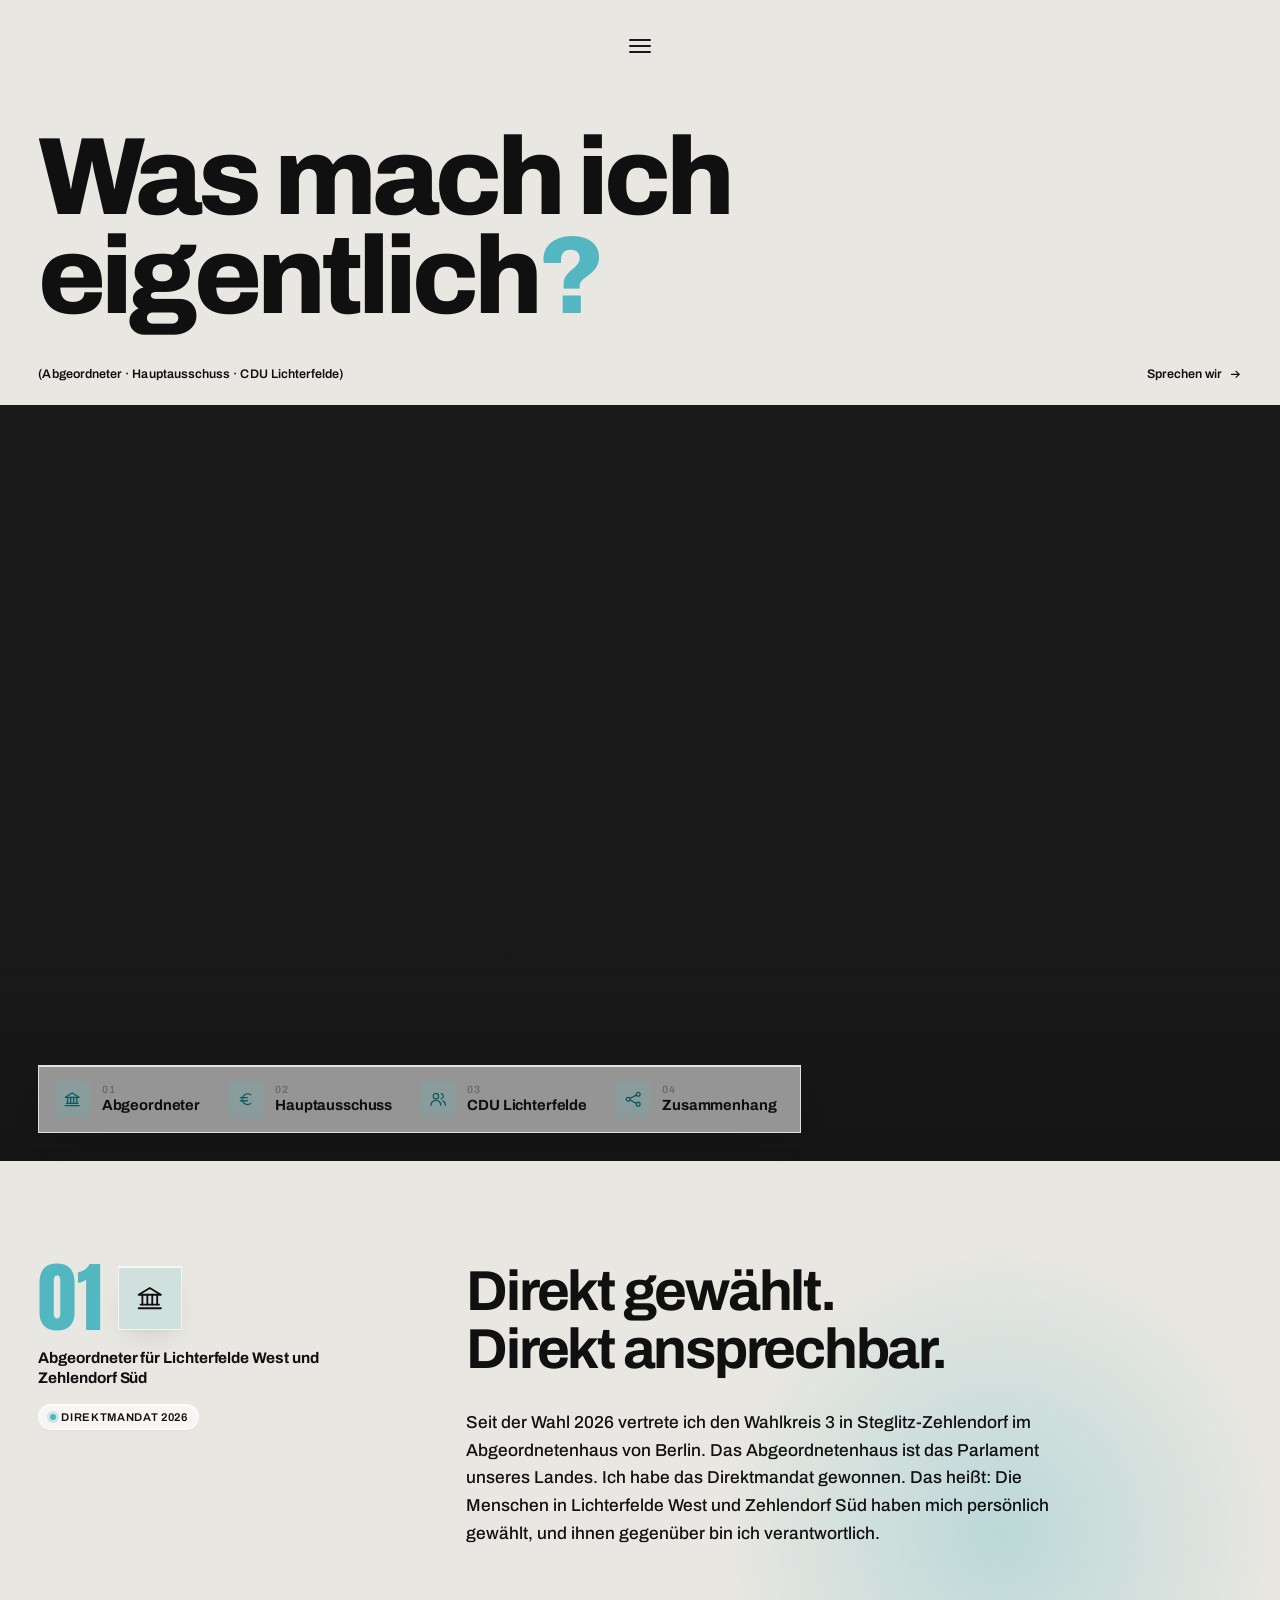
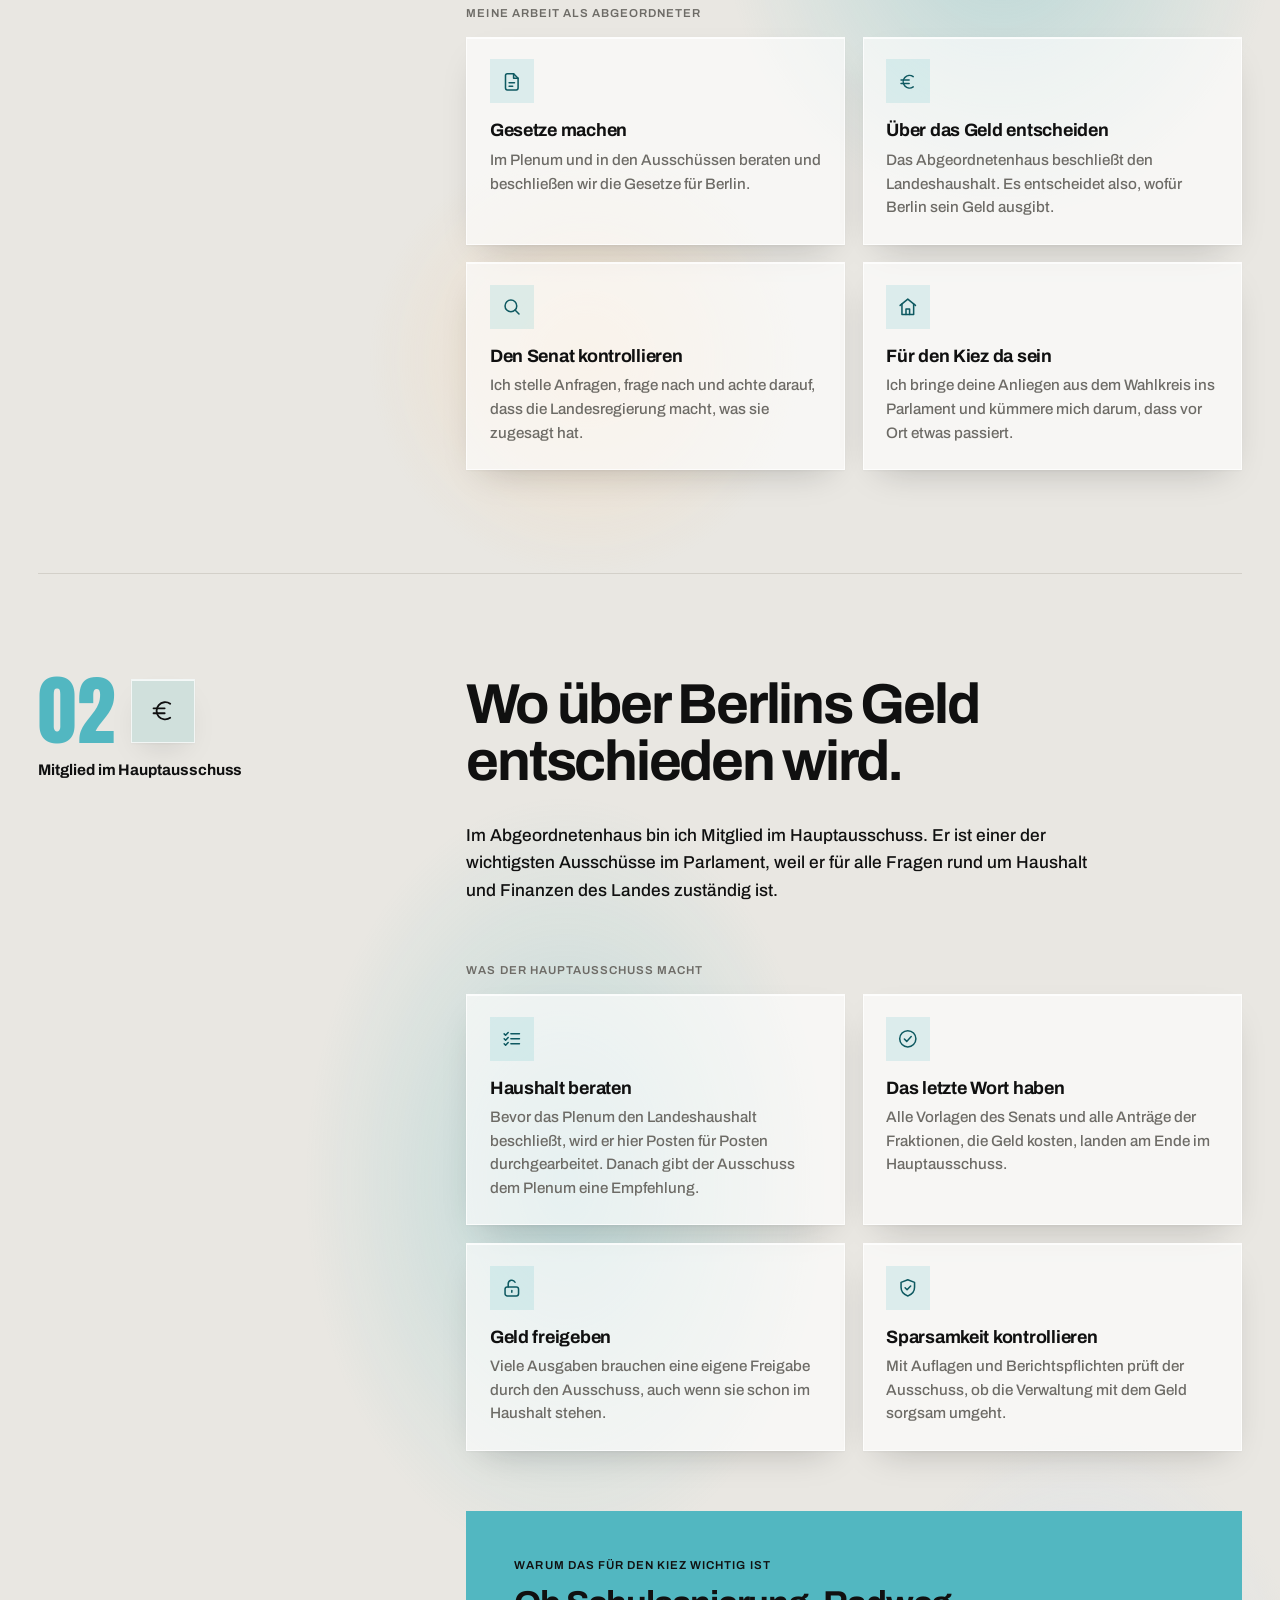
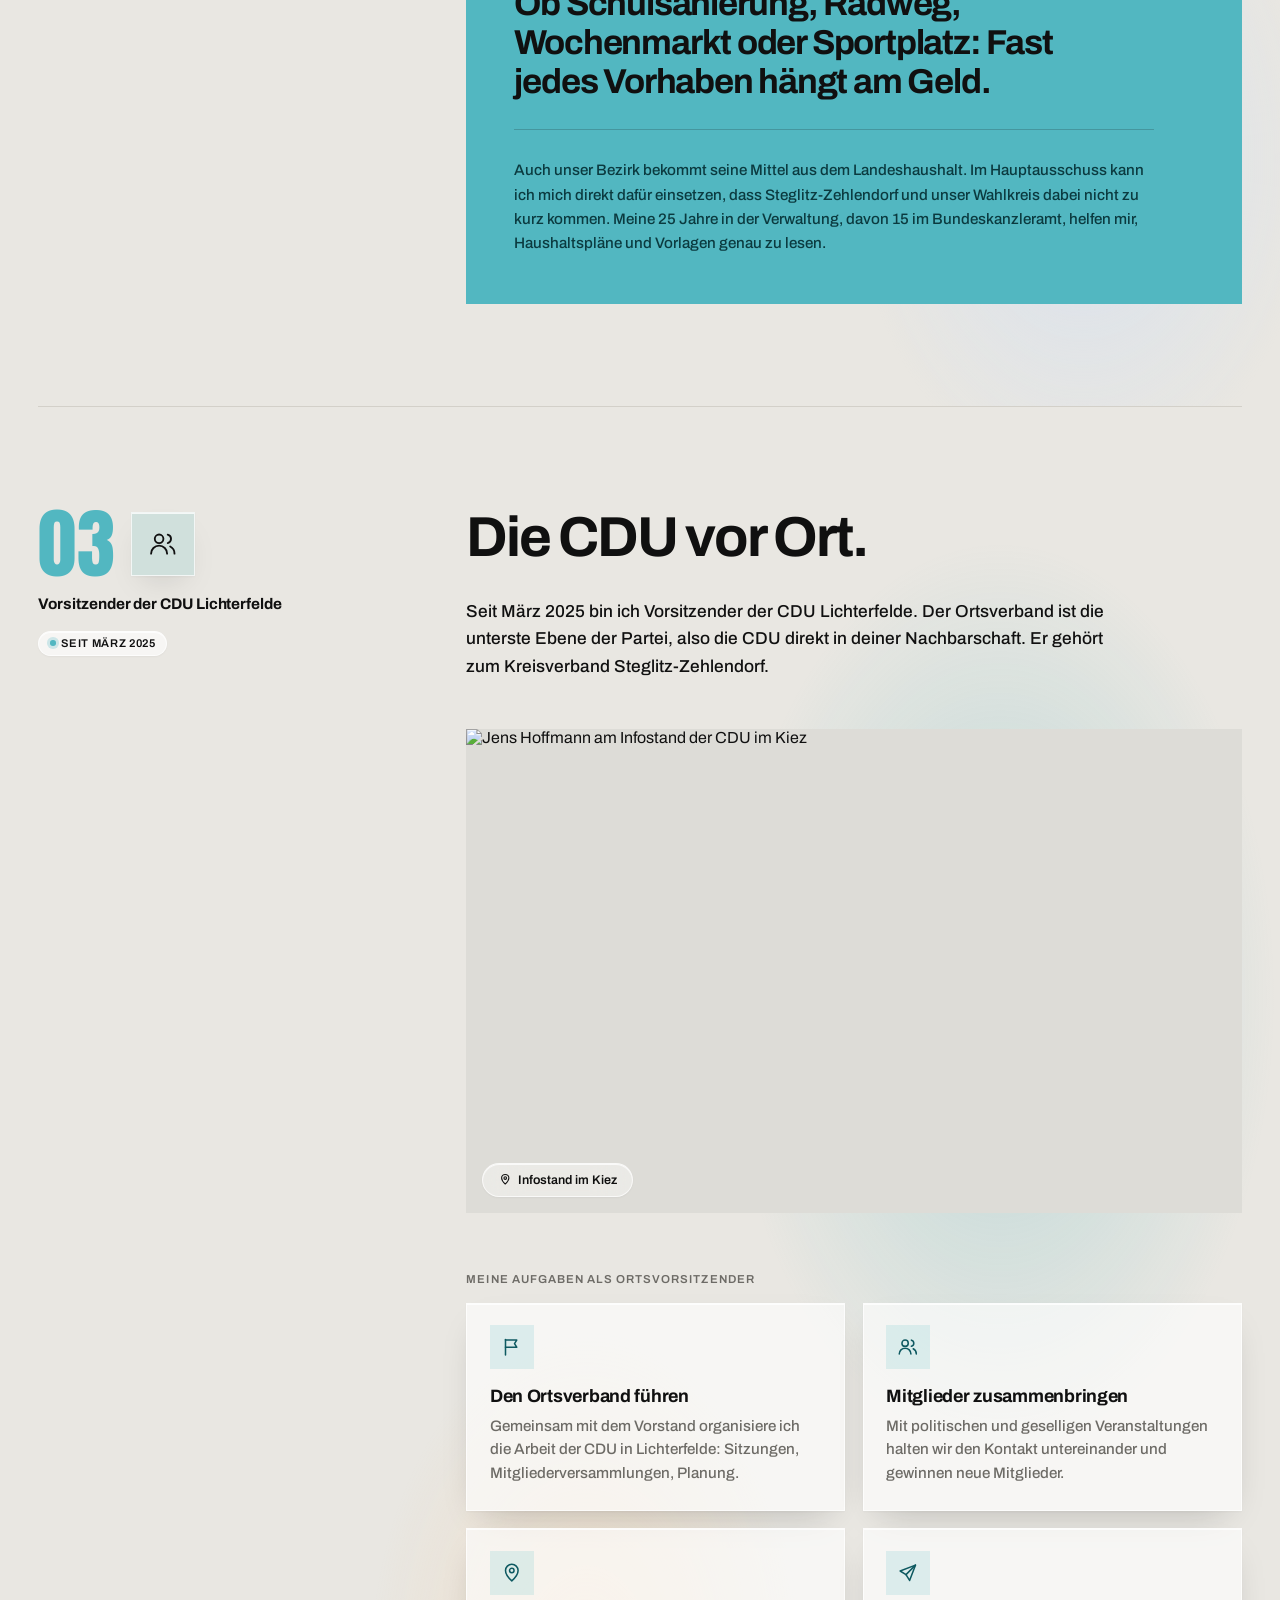
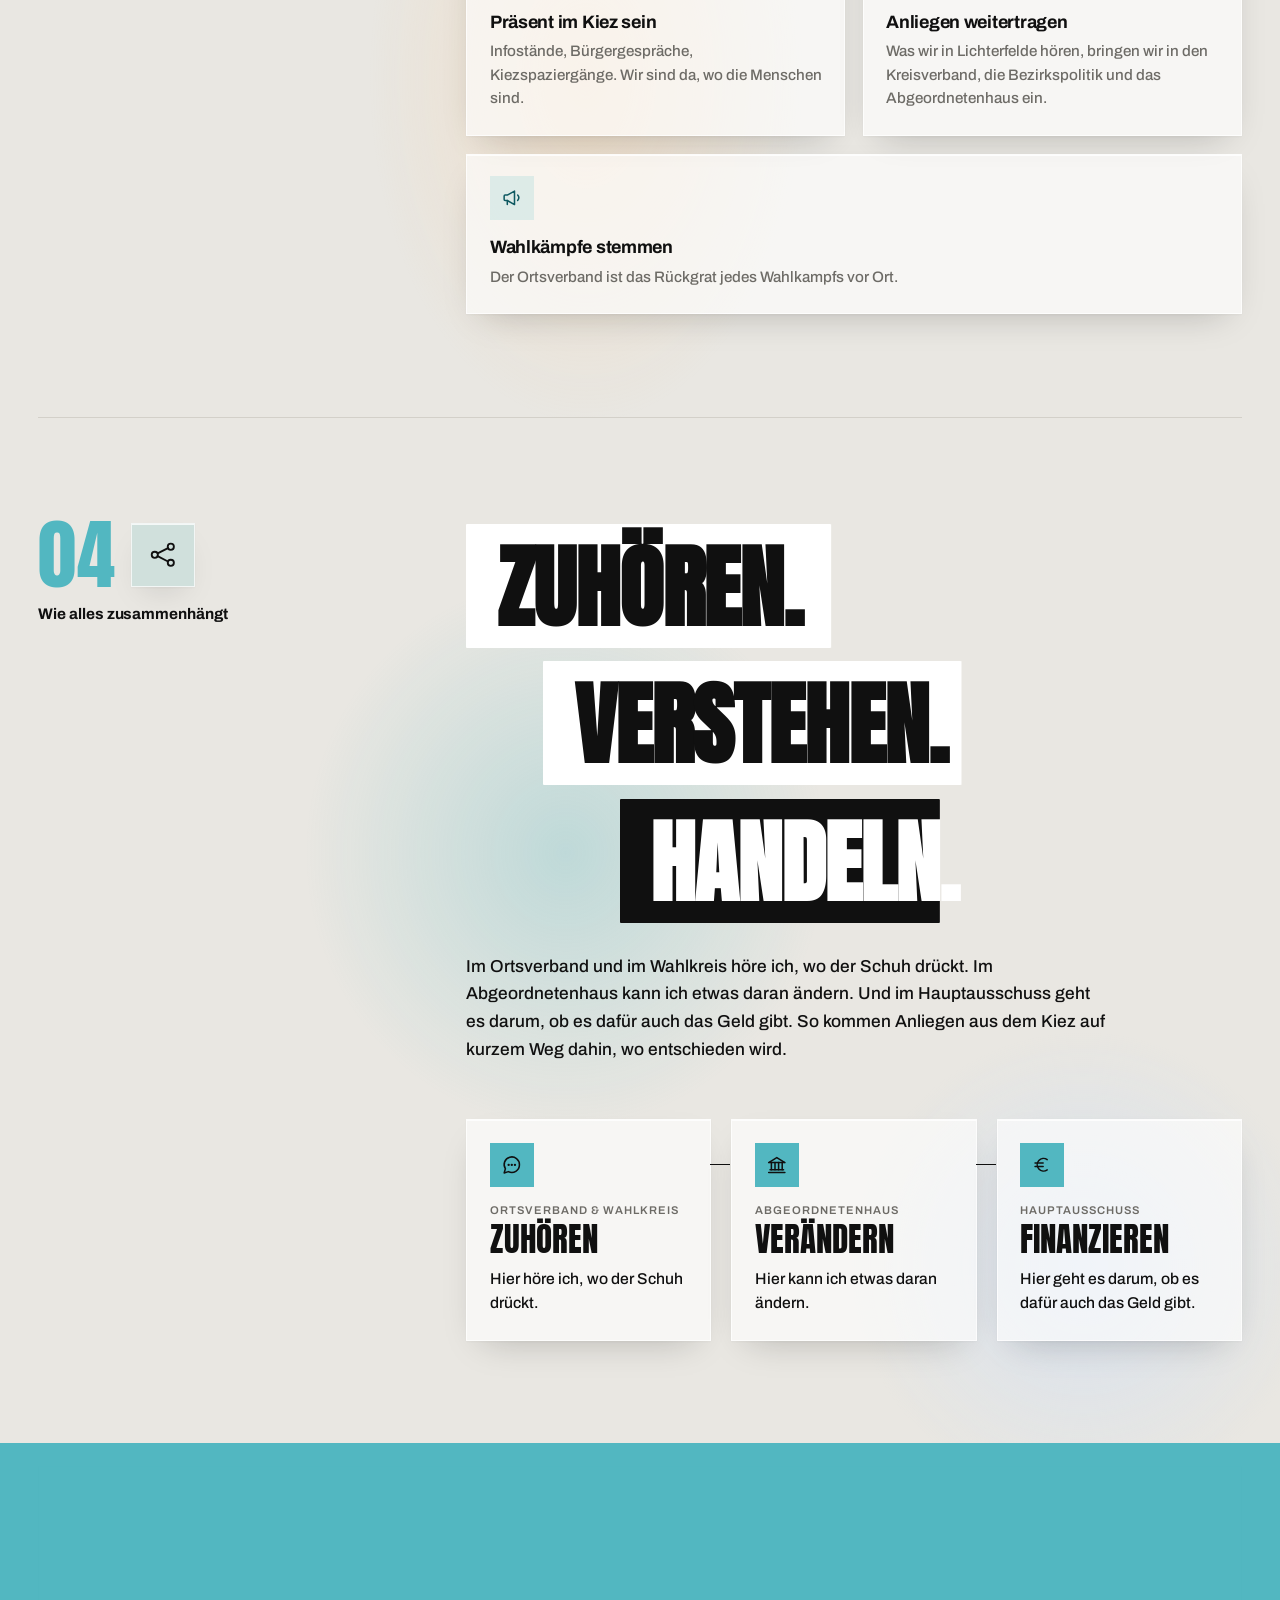
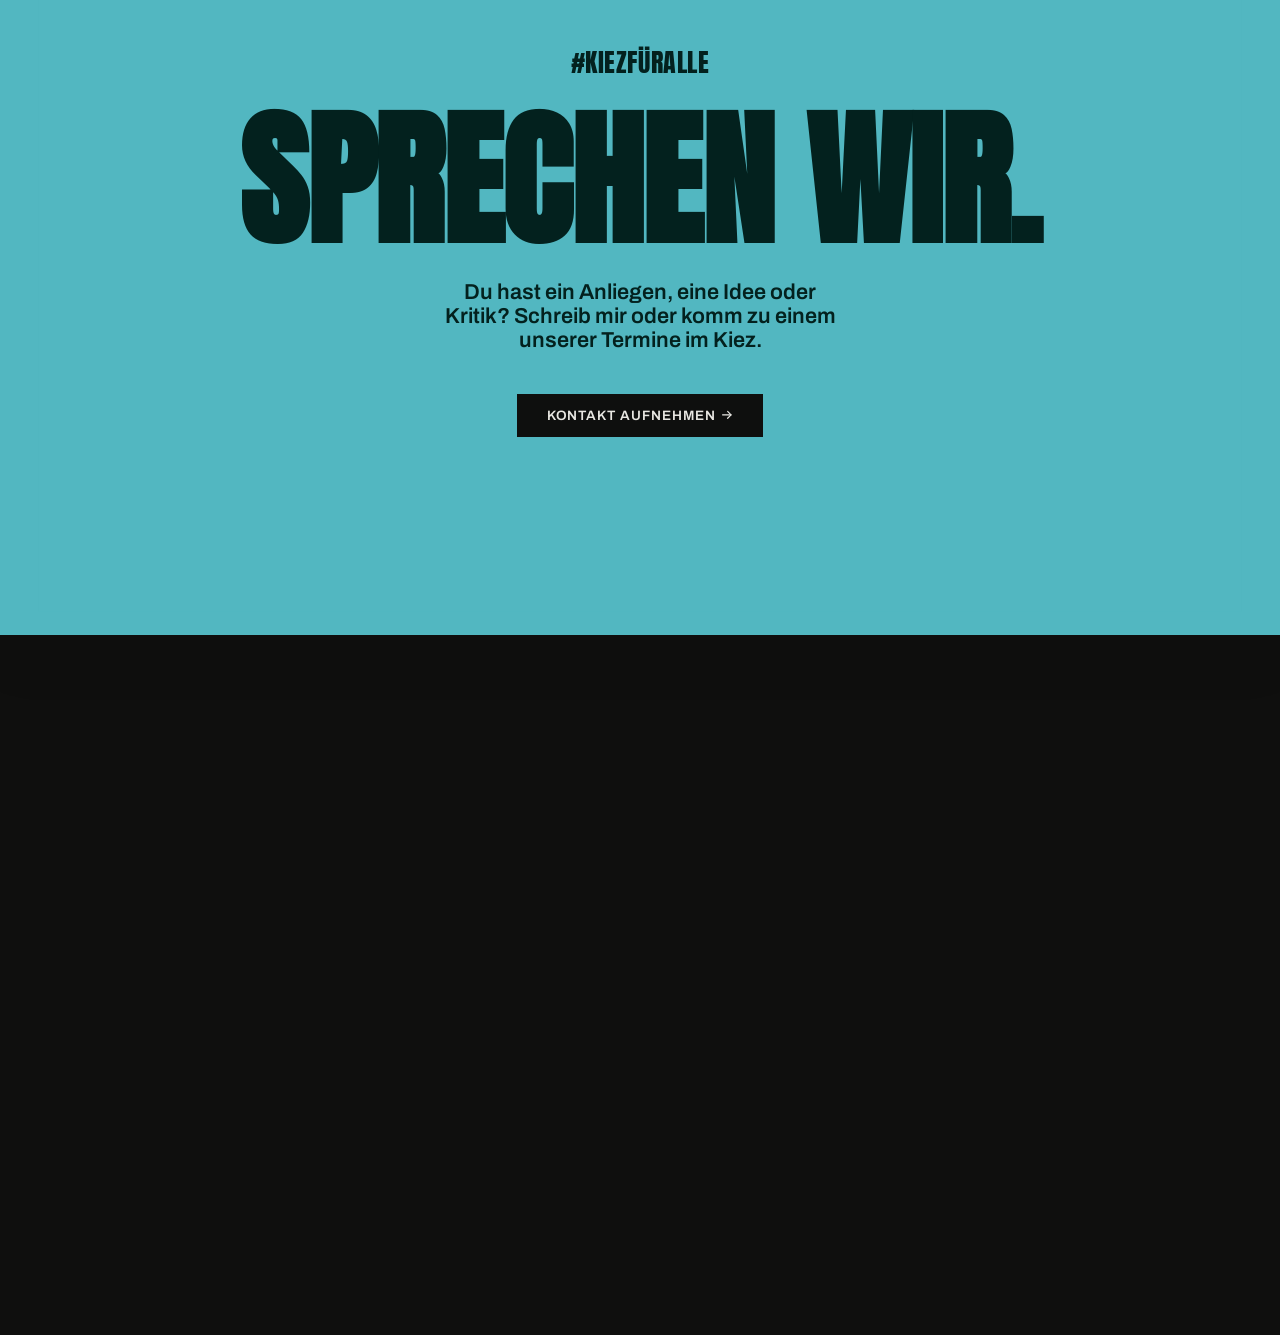
==== commit 455430aa: "Add smooth scrolling, view transitions and mobile subpage heroes. - Lightweight Lenis-style wheel sm" ====
--- a/aufgaben.html
+++ b/aufgaben.html
@@ -41,6 +41,8 @@
     <script type="module" crossorigin src="assets/main-D9YzFPxZ.js"></script>
     <link rel="stylesheet" crossorigin href="assets/main-D0NEMW_q.css">
     <link rel="stylesheet" href="assets/unterseiten.css">
+    <script defer src="assets/smooth-scroll.js"></script>
+    <script type="speculationrules">{"prefetch":[{"where":{"and":[{"selector_matches":"a[href*=\".html\"]"},{"not":{"selector_matches":"[target=_blank], [download]"}}]},"eagerness":"moderate"}]}</script>
   </head>
 
   <body>
@@ -69,33 +71,35 @@
       </header>
 
       <main id="start">
-        <!-- ============ KOPF: große H1 + Meta-Zeile ============ -->
-        <section class="page-hero" aria-labelledby="aufgaben-title">
-          <h1 class="page-hero__title" id="aufgaben-title">
-            <span class="mask"><span class="line line--1">Was mach ich</span></span>
-            <span class="mask"><span class="line line--2">eigentlich<span class="page-hero__dot">?</span></span></span>
-          </h1>
-
-          <div class="page-hero__meta">
-            <p>(Abgeordneter · Hauptausschuss · CDU Lichterfelde)</p>
-            <a class="page-hero__cta" href="#sprechen">Sprechen wir <svg class="icon icon--inline" aria-hidden="true"><use href="assets/icons.svg#i-arrow-right"/></svg></a>
-          </div>
-        </section>
-
-        <!-- ============ BILD: volle Breite + Glas-Navigation ============ -->
-        <figure class="page-media page-media--panel">
-          <div class="page-media__frame">
-            <img
-              src="https://res.cloudinary.com/dqcdbdt4v/image/upload/f_auto,q_auto:good,w_1600/v1795360928/210807mellenthin_cdu_lichterfelde0024_Monitor_jionzk.webp"
-              srcset="https://res.cloudinary.com/dqcdbdt4v/image/upload/f_auto,q_auto:good,w_800/v1795360928/210807mellenthin_cdu_lichterfelde0024_Monitor_jionzk.webp 800w, https://res.cloudinary.com/dqcdbdt4v/image/upload/f_auto,q_auto:good,w_1200/v1795360928/210807mellenthin_cdu_lichterfelde0024_Monitor_jionzk.webp 1200w, https://res.cloudinary.com/dqcdbdt4v/image/upload/f_auto,q_auto:good,w_1600/v1795360928/210807mellenthin_cdu_lichterfelde0024_Monitor_jionzk.webp 1600w, https://res.cloudinary.com/dqcdbdt4v/image/upload/f_auto,q_auto:good,w_2400/v1795360928/210807mellenthin_cdu_lichterfelde0024_Monitor_jionzk.webp 2400w"
-              sizes="100vw"
-              alt="Jens Hoffmann mit Mitgliedern der CDU Lichterfelde am Infostand im Kiez"
-              width="2400"
-              height="1602"
-              fetchpriority="high"
-              decoding="async"
-            />
-          </div>
+        <div class="page-top">
+          <!-- ============ KOPF: große H1 + Meta-Zeile ============ -->
+          <section class="page-hero" aria-labelledby="aufgaben-title">
+            <h1 class="page-hero__title" id="aufgaben-title">
+              <span class="mask"><span class="line line--1">Was mach ich</span></span>
+              <span class="mask"><span class="line line--2">eigentlich<span class="page-hero__dot">?</span></span></span>
+            </h1>
+
+            <div class="page-hero__meta">
+              <p>(Abgeordneter · Hauptausschuss · CDU Lichterfelde)</p>
+              <a class="page-hero__cta" href="#sprechen">Sprechen wir <svg class="icon icon--inline" aria-hidden="true"><use href="assets/icons.svg#i-arrow-right"/></svg></a>
+            </div>
+          </section>
+
+          <!-- ============ BILD: volle Breite + Glas-Navigation ============ -->
+          <figure class="page-media page-media--panel">
+            <div class="page-media__frame">
+              <img
+                src="https://res.cloudinary.com/dqcdbdt4v/image/upload/f_auto,q_auto:good,w_1600/v1795360928/210807mellenthin_cdu_lichterfelde0024_Monitor_jionzk.webp"
+                srcset="https://res.cloudinary.com/dqcdbdt4v/image/upload/f_auto,q_auto:good,w_800/v1795360928/210807mellenthin_cdu_lichterfelde0024_Monitor_jionzk.webp 800w, https://res.cloudinary.com/dqcdbdt4v/image/upload/f_auto,q_auto:good,w_1200/v1795360928/210807mellenthin_cdu_lichterfelde0024_Monitor_jionzk.webp 1200w, https://res.cloudinary.com/dqcdbdt4v/image/upload/f_auto,q_auto:good,w_1600/v1795360928/210807mellenthin_cdu_lichterfelde0024_Monitor_jionzk.webp 1600w, https://res.cloudinary.com/dqcdbdt4v/image/upload/f_auto,q_auto:good,w_2400/v1795360928/210807mellenthin_cdu_lichterfelde0024_Monitor_jionzk.webp 2400w"
+                sizes="100vw"
+                alt="Jens Hoffmann mit Mitgliedern der CDU Lichterfelde am Infostand im Kiez"
+                width="2400"
+                height="1602"
+                fetchpriority="high"
+                decoding="async"
+              />
+            </div>
+          </figure>
 
           <nav class="glass-nav glass" aria-label="Auf dieser Seite">
             <ol class="glass-nav__list">
@@ -125,7 +129,7 @@
               </li>
             </ol>
           </nav>
-        </figure>
+        </div>
 
         <!-- ============ 01 · ABGEORDNETER ============ -->
         <section class="role role--glow-a cv" id="abgeordneter" aria-labelledby="role-1-title">
--- a/assets/unterseiten.css
+++ b/assets/unterseiten.css
@@ -11,6 +11,27 @@
 #ortsverband,
 #zusammenhang {
   scroll-margin-top: 1.5rem;
+}
+
+/* Kantige Kacheln (Startseite nutzt --radius / --slab-r / --hero-r aus main-*.css) */
+:root {
+  --radius: 0;
+  --slab-r: 0;
+  --hero-r: 0;
+}
+
+.goals__floater {
+  border-radius: 0;
+}
+
+/* Slab-Hintergrund: volle Fläche (inset hing vorher von --slab-r ab → CTA ohne Türkis) */
+.slab__bg {
+  inset: 0;
+  border-radius: 0;
+}
+
+.cta.slab {
+  background: var(--slab-bg, var(--accent));
 }
 
 /* ==========================================================
@@ -107,6 +128,11 @@
   animation: fade-up 0.65s ease 0.45s both;
 }
 
+/* Kopf + Bild gemeinsam (Mobil: Bild oben, Text darunter, 100dvh) */
+.page-top {
+  position: relative;
+}
+
 /* ==========================================================
    2. Bild über die volle Breite
    ========================================================== */
@@ -142,26 +168,11 @@
   pointer-events: none;
 }
 
-.page-media__caption {
-  position: absolute;
-  left: var(--px);
-  bottom: clamp(1rem, 2.2vw, 1.75rem);
-  z-index: 1;
-  font-size: 0.72rem;
-  font-weight: 600;
-  letter-spacing: 0.09em;
-  text-transform: uppercase;
-  color: #fff;
-}
-
 html[data-ready] .page-media__frame {
   animation: page-unveil 1.1s var(--ease-reveal) 0.3s both;
 }
 html[data-ready] .page-media__frame img {
   animation: img-settle 1.6s var(--ease-lift) 0.3s both;
-}
-html[data-ready] .page-media__caption {
-  animation: fade-in 0.6s ease 1.1s both;
 }
 
 /* Sanfte Parallaxe, nur wo Scroll-Animationen nativ laufen */
@@ -291,7 +302,7 @@
   display: flex;
   flex-direction: column;
   padding: clamp(1.25rem, 2.2vw, 1.6rem);
-  border-radius: 1.6rem;
+  border-radius: 0;
   transition:
     translate 0.45s var(--ease-lift),
     box-shadow 0.45s var(--ease-lift);
@@ -372,6 +383,7 @@
 
 .report__foot {
   display: grid;
+  justify-items: start;
   row-gap: 0.85rem;
   margin-top: auto;
   padding-top: 1.5rem;
@@ -390,17 +402,20 @@
 .report__actions {
   display: flex;
   flex-wrap: wrap;
+  justify-content: flex-start;
+  align-items: center;
   gap: 0.5rem;
-}
-
-/* Pill-Buttons; der Türkis-Balken der Links läuft innerhalb der Rundung ein */
+  width: 100%;
+}
+
+/* Report-Buttons: kantig, links unter der Datei-Zeile */
 .pill {
   display: inline-flex;
   align-items: center;
   justify-content: center;
   margin: 0;
   padding: 0.7rem 1.15rem;
-  border-radius: 999px;
+  border-radius: 0;
   overflow: hidden;
   font-size: 0.85rem;
   font-weight: 700;
@@ -552,7 +567,7 @@
   flex: none;
   width: 2.75rem;
   height: 2.75rem;
-  border-radius: 0.9rem;
+  border-radius: 0;
   background: rgb(82 183 193 / 0.16);
   color: #0e5961;
 }
@@ -565,7 +580,7 @@
 .icon-tile--sm {
   width: 2.25rem;
   height: 2.25rem;
-  border-radius: 0.75rem;
+  border-radius: 0;
 }
 
 .icon-tile--sm .icon {
@@ -576,7 +591,7 @@
 .icon-tile--lg {
   width: 4rem;
   height: 4rem;
-  border-radius: 1.25rem;
+  border-radius: 0;
   color: var(--ink);
 }
 
@@ -649,8 +664,9 @@
    5. Meine Aufgaben
    ========================================================== */
 
-/* Glas-Navigation (Legende) über dem Kopfbild, unten links */
-.page-media--panel .glass-nav {
+/* Glas-Navigation (Legende) über dem Kopfbild, unten links
+   (.page-top ist Bezugsrahmen; das Bild ist sein letztes Flow-Element) */
+.page-top > .glass-nav {
   position: absolute;
   left: var(--px);
   bottom: clamp(1rem, 2.2vw, 1.75rem);
@@ -660,7 +676,7 @@
 .glass-nav {
   --glass-bg: rgb(255 255 255 / 0.55);
   padding: 0.45rem;
-  border-radius: 1.5rem;
+  border-radius: 0;
 }
 
 .glass-nav__list {
@@ -675,7 +691,7 @@
   gap: 0.7rem;
   margin: 0;
   padding: 0.5rem 1rem 0.5rem 0.5rem;
-  border-radius: 1.1rem;
+  border-radius: 0;
   overflow: hidden;
   font-size: 0.92rem;
   font-weight: 700;
@@ -808,7 +824,7 @@
 
 .task {
   padding: 1.35rem 1.4rem 1.5rem;
-  border-radius: 1.4rem;
+  border-radius: 0;
   transition:
     translate 0.45s var(--ease-lift),
     box-shadow 0.45s var(--ease-lift);
@@ -884,7 +900,7 @@
 .role__media {
   position: relative;
   margin: clamp(2rem, 4vw, 3rem) 0 0;
-  border-radius: 1.75rem;
+  border-radius: 0;
   overflow: hidden;
   overflow: clip;
 }
@@ -945,7 +961,7 @@
   row-gap: 0.45rem;
   align-content: start;
   padding: 1.4rem 1.4rem 1.6rem;
-  border-radius: 1.4rem;
+  border-radius: 0;
 }
 
 .flow__step:not(:last-child)::after {
@@ -1052,7 +1068,7 @@
 }
 
 .trip__marker .icon-tile {
-  border-radius: 50%;
+  border-radius: 0;
   /* Ring in Hintergrundfarbe: die Linie stoppt sauber am Kreis */
   box-shadow: 0 0 0 6px var(--bg);
 }
@@ -1072,7 +1088,7 @@
   grid-row: 1;
   position: relative;
   margin: 0;
-  border-radius: 1.75rem;
+  border-radius: 0;
   overflow: hidden;
   overflow: clip;
   background: #dddcd7;
@@ -1109,7 +1125,7 @@
   z-index: 1;
   margin-left: clamp(-6rem, -6vw, -2.5rem);
   padding: clamp(1.5rem, 3vw, 2.25rem);
-  border-radius: 1.75rem;
+  border-radius: 0;
 }
 
 /* Zickzack: jeder zweite Beitrag spiegelt Bild und Text */
@@ -1306,7 +1322,7 @@
 .form-card {
   --glass-bg: rgb(255 255 255 / 0.55);
   padding: clamp(1.5rem, 3.5vw, 2.75rem);
-  border-radius: 1.75rem;
+  border-radius: 0;
 }
 
 .form {
@@ -1372,7 +1388,7 @@
   width: 100%;
   padding: 0.9rem 1rem;
   border: 1px solid rgb(16 16 16 / 0.12);
-  border-radius: 0.9rem;
+  border-radius: 0;
   background: rgb(255 255 255 / 0.75);
   color: var(--ink);
   font: inherit;
@@ -1443,7 +1459,7 @@
   height: 1.3rem;
   margin: 0.05rem 0 0;
   border: 1.5px solid rgb(16 16 16 / 0.3);
-  border-radius: 0.4rem;
+  border-radius: 0;
   background: rgb(255 255 255 / 0.8);
   cursor: pointer;
   transition:
@@ -1640,8 +1656,9 @@
    9. Responsive
    ========================================================== */
 @media (max-width: 1060px) {
-  .page-media--panel .glass-nav {
+  .page-top > .glass-nav {
     position: relative;
+    left: auto;
     right: auto;
     bottom: auto;
     margin: -2.75rem var(--px) 0;
@@ -1649,10 +1666,6 @@
 
   .glass-nav__list {
     grid-template-columns: repeat(2, minmax(0, 1fr));
-  }
-
-  .page-media--panel .page-media__caption {
-    display: none;
   }
 }
 
@@ -1790,12 +1803,51 @@
   }
 }
 
+/* Mobil: Kopfbereich der Unterseiten füllt genau einen Screen (100dvh).
+   Bild oben, groß, mit Seitenabstand (--px) – H1 + Meta (+ Glas-Nav) darunter.
+   Das Bild nimmt den gesamten Restplatz; wird der Text länger, wächst
+   der Block statt das Bild zu zerquetschen (min-height am Bild). */
+@media (max-width: 760px) {
+  .page-top {
+    display: flex;
+    flex-direction: column;
+    gap: clamp(1.25rem, 5vw, 1.75rem);
+    min-height: 100vh; /* Fallback für alte Browser */
+    min-height: 100dvh;
+    padding: var(--px);
+  }
+
+  .page-top > .page-media {
+    order: -1;
+    flex: 1 0 auto;
+    display: flex;
+    flex-direction: column;
+  }
+
+  .page-top .page-media__frame {
+    flex: 1 0 auto;
+    height: auto;
+    min-height: 16rem;
+  }
+
+  .page-top > .page-hero {
+    padding: 0;
+  }
+
+  .page-top .page-hero__meta {
+    margin-top: clamp(1rem, 4vw, 1.5rem);
+  }
+
+  .page-top > .glass-nav {
+    margin: 0;
+  }
+}
+
 @media (prefers-reduced-motion: reduce) {
   html[data-ready] .page-hero .line,
   html[data-ready] .page-hero__meta,
   html[data-ready] .page-media__frame,
   html[data-ready] .page-media__frame img,
-  html[data-ready] .page-media__caption,
   html[data-ready] .contact .line,
   .sl-line {
     animation: none;
@@ -1811,3 +1863,37 @@
     translate: none;
   }
 }
+
+/* ==========================================================
+   Seitenwechsel – Cross-Document View Transitions (reines CSS)
+   Chrome/Edge 126+, Safari 18.2+. Andere Browser: normaler Seitenwechsel.
+   Performant: nur der Root-Snapshot wird animiert, ausschließlich
+   opacity + transform (GPU-komponiert, kein Layout/Paint).
+   ========================================================== */
+@media (prefers-reduced-motion: no-preference) {
+  @view-transition {
+    navigation: auto;
+  }
+
+  ::view-transition-old(root) {
+    animation: vt-page-out 0.26s cubic-bezier(0.4, 0, 1, 1) both;
+  }
+
+  ::view-transition-new(root) {
+    animation: vt-page-in 0.52s cubic-bezier(0.22, 1, 0.36, 1) 0.06s both;
+  }
+}
+
+@keyframes vt-page-out {
+  to {
+    opacity: 0;
+    transform: translate3d(0, -14px, 0) scale(0.99);
+  }
+}
+
+@keyframes vt-page-in {
+  from {
+    opacity: 0;
+    transform: translate3d(0, 22px, 0);
+  }
+}
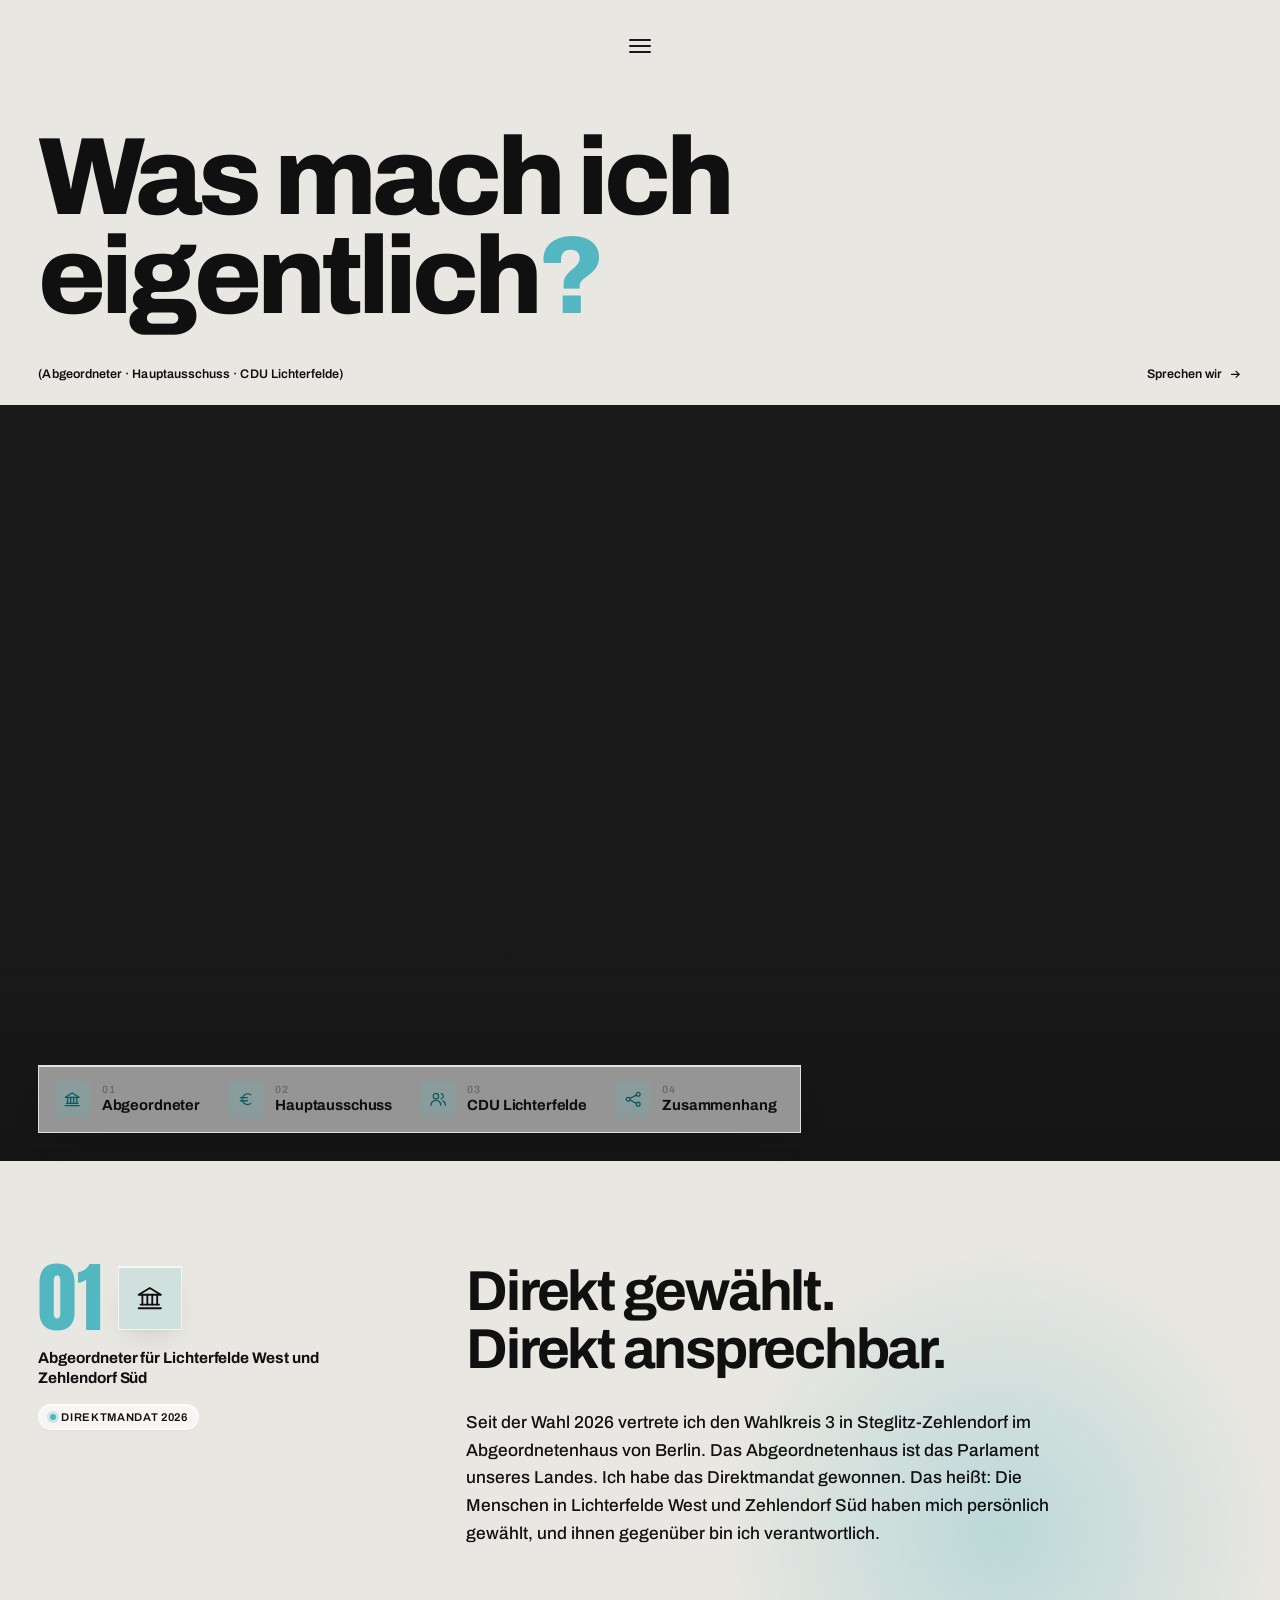
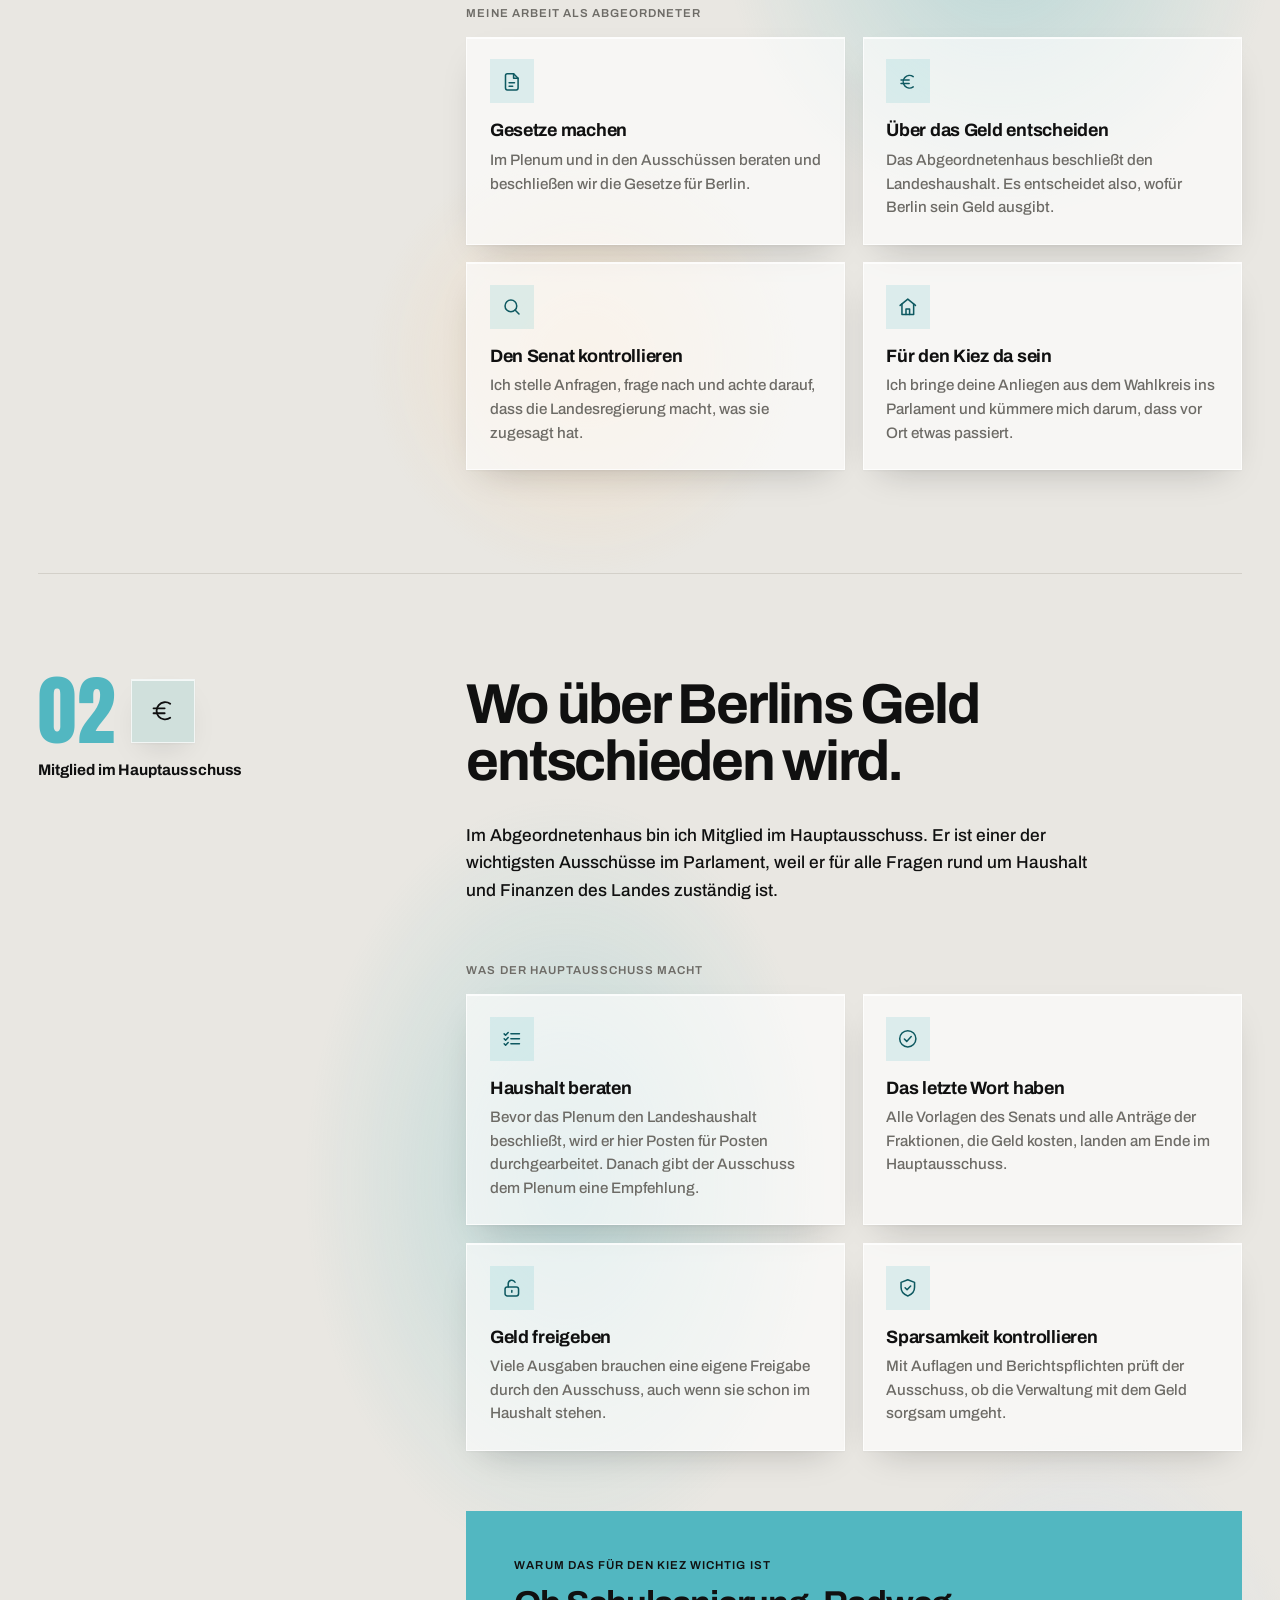
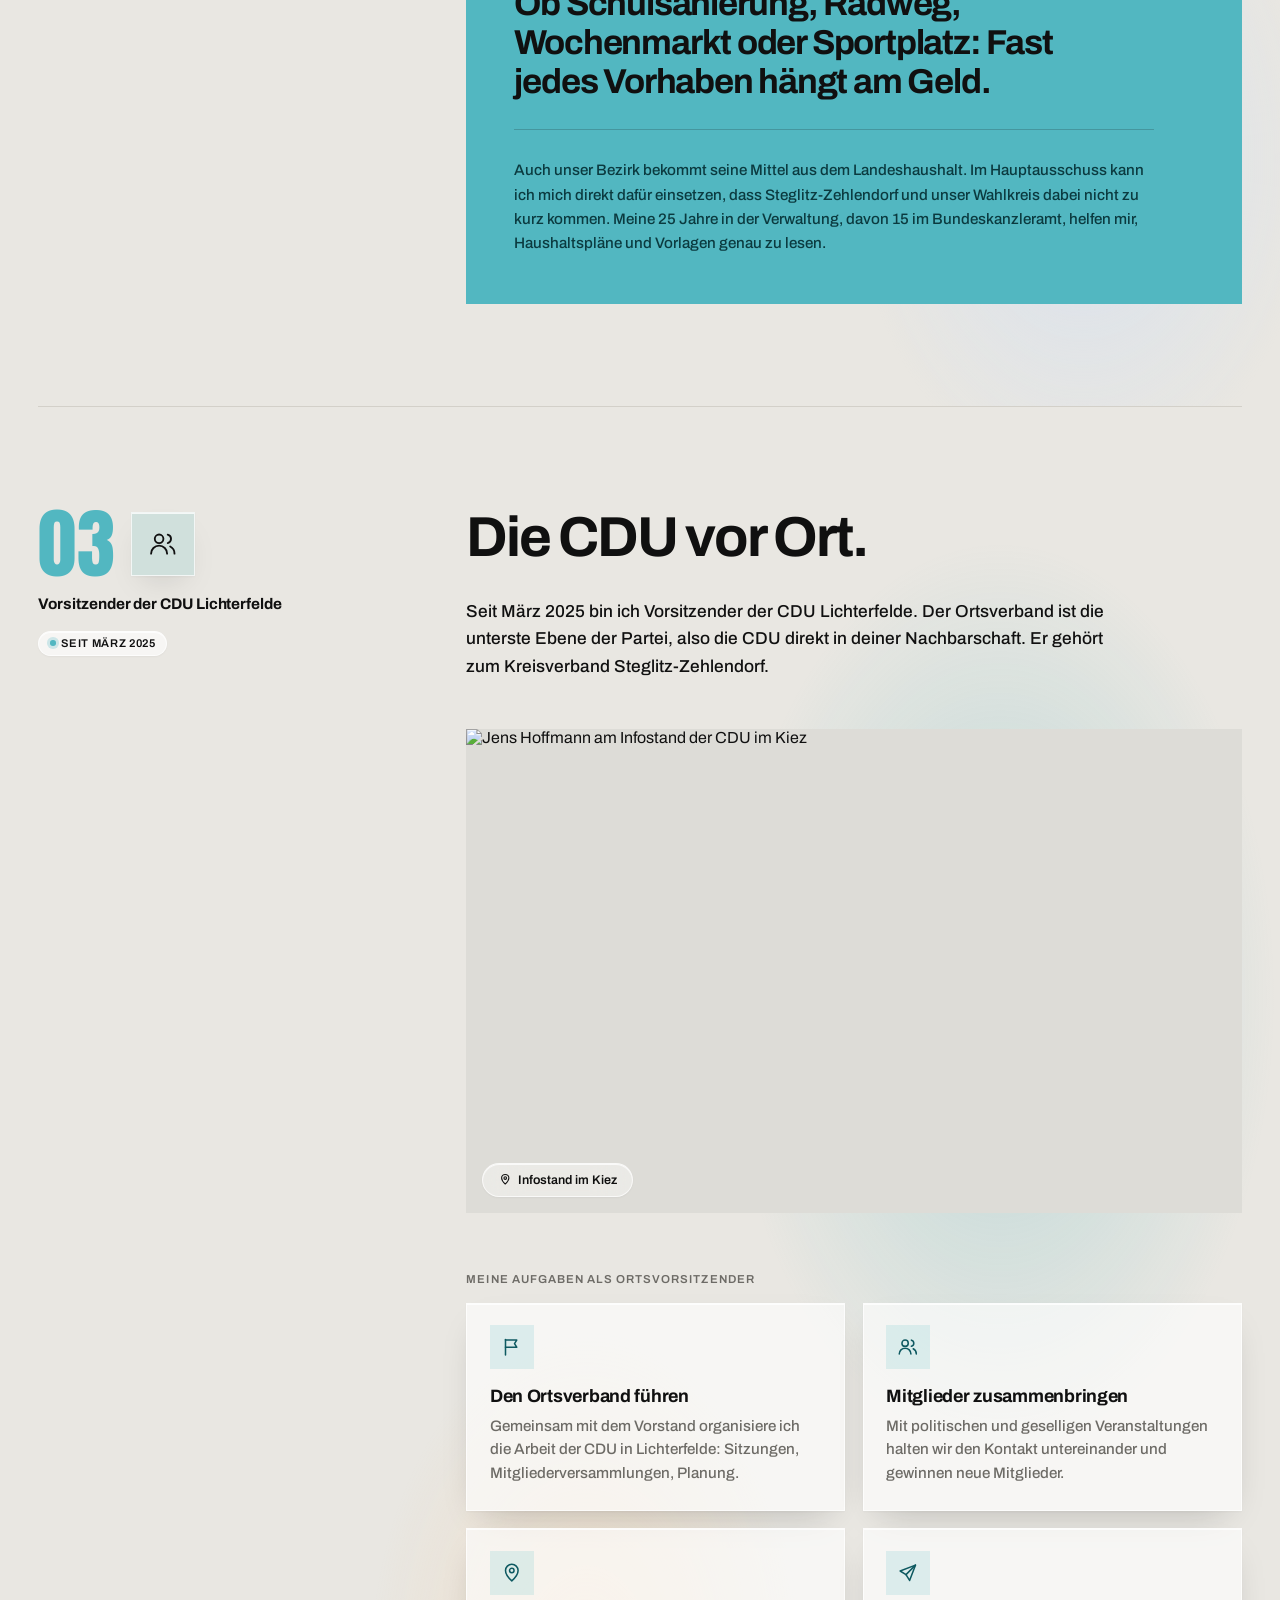
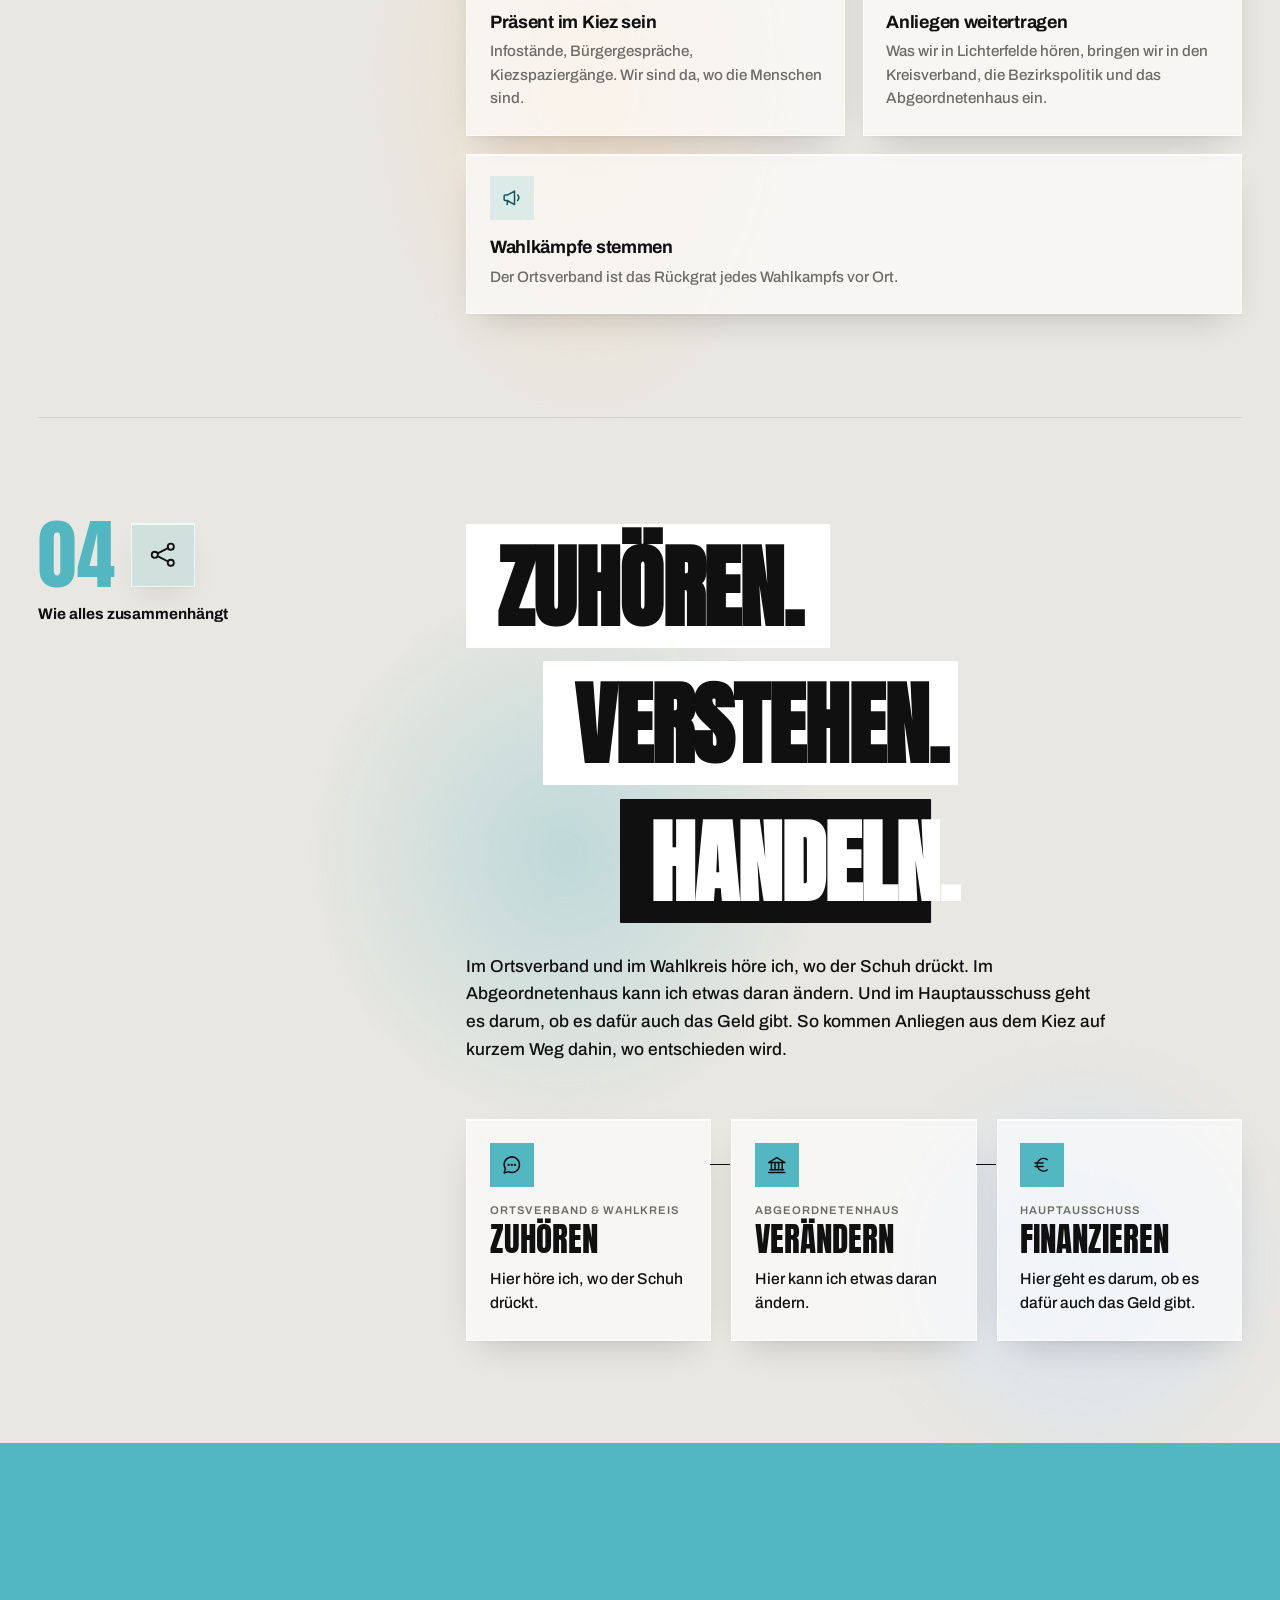
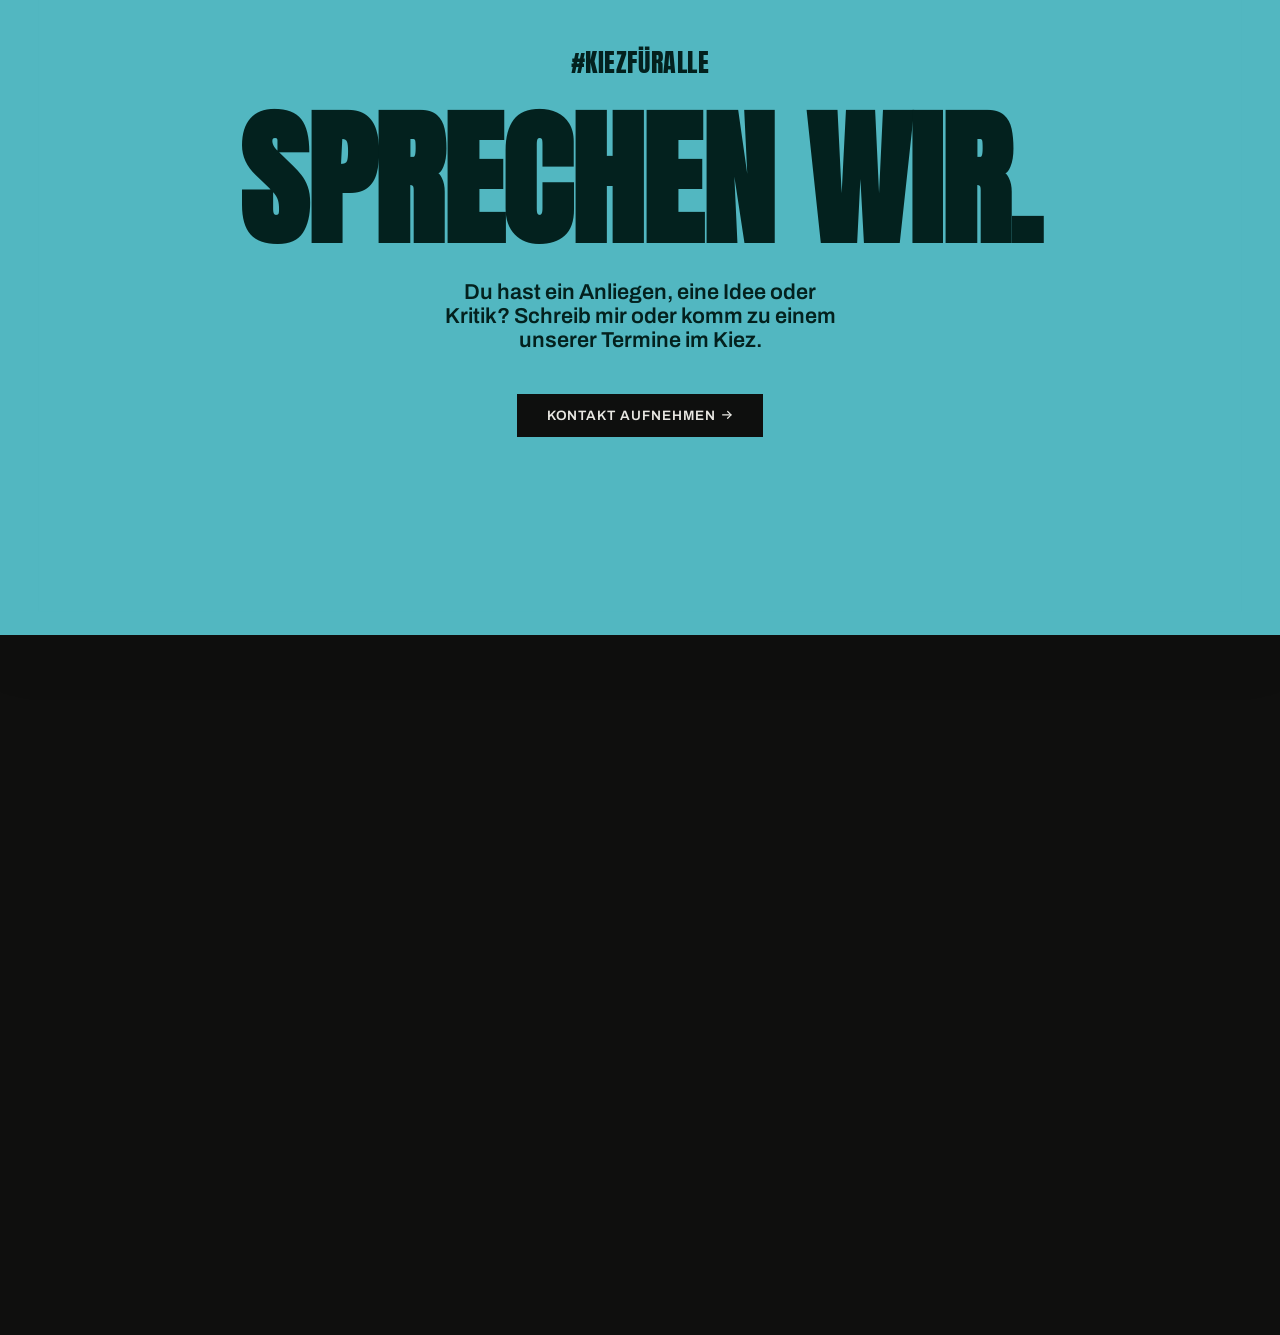
==== commit 7f009051: "Disable smooth scroll on touch devices, add menu space to mobile heroes. - Load smooth-scroll.js onl" ====
--- a/aufgaben.html
+++ b/aufgaben.html
@@ -41,7 +41,7 @@
     <script type="module" crossorigin src="assets/main-D9YzFPxZ.js"></script>
     <link rel="stylesheet" crossorigin href="assets/main-D0NEMW_q.css">
     <link rel="stylesheet" href="assets/unterseiten.css">
-    <script defer src="assets/smooth-scroll.js"></script>
+    <script>matchMedia("(hover:hover) and (pointer:fine)").matches&&document.head.appendChild(Object.assign(document.createElement("script"),{src:"assets/smooth-scroll.js"}))</script>
     <script type="speculationrules">{"prefetch":[{"where":{"and":[{"selector_matches":"a[href*=\".html\"]"},{"not":{"selector_matches":"[target=_blank], [download]"}}]},"eagerness":"moderate"}]}</script>
   </head>
 
--- a/assets/unterseiten.css
+++ b/assets/unterseiten.css
@@ -1809,12 +1809,16 @@
    der Block statt das Bild zu zerquetschen (min-height am Bild). */
 @media (max-width: 760px) {
   .page-top {
+    /* Oberer Streifen fürs Menü-Symbol: gleiche Werte wie .menu-pill__toggle
+       (top + Padding oben/unten + 14px Icon) → Symbol sitzt exakt mittig
+       zwischen Bildschirmkante und Bild, frei auf dem hellen Grund. */
+    --menu-band: calc(2 * (clamp(1.35rem, 2.8vw, 1.9rem) + 0.55rem) + 14px);
     display: flex;
     flex-direction: column;
     gap: clamp(1.25rem, 5vw, 1.75rem);
     min-height: 100vh; /* Fallback für alte Browser */
     min-height: 100dvh;
-    padding: var(--px);
+    padding: var(--menu-band) var(--px) var(--px);
   }
 
   .page-top > .page-media {
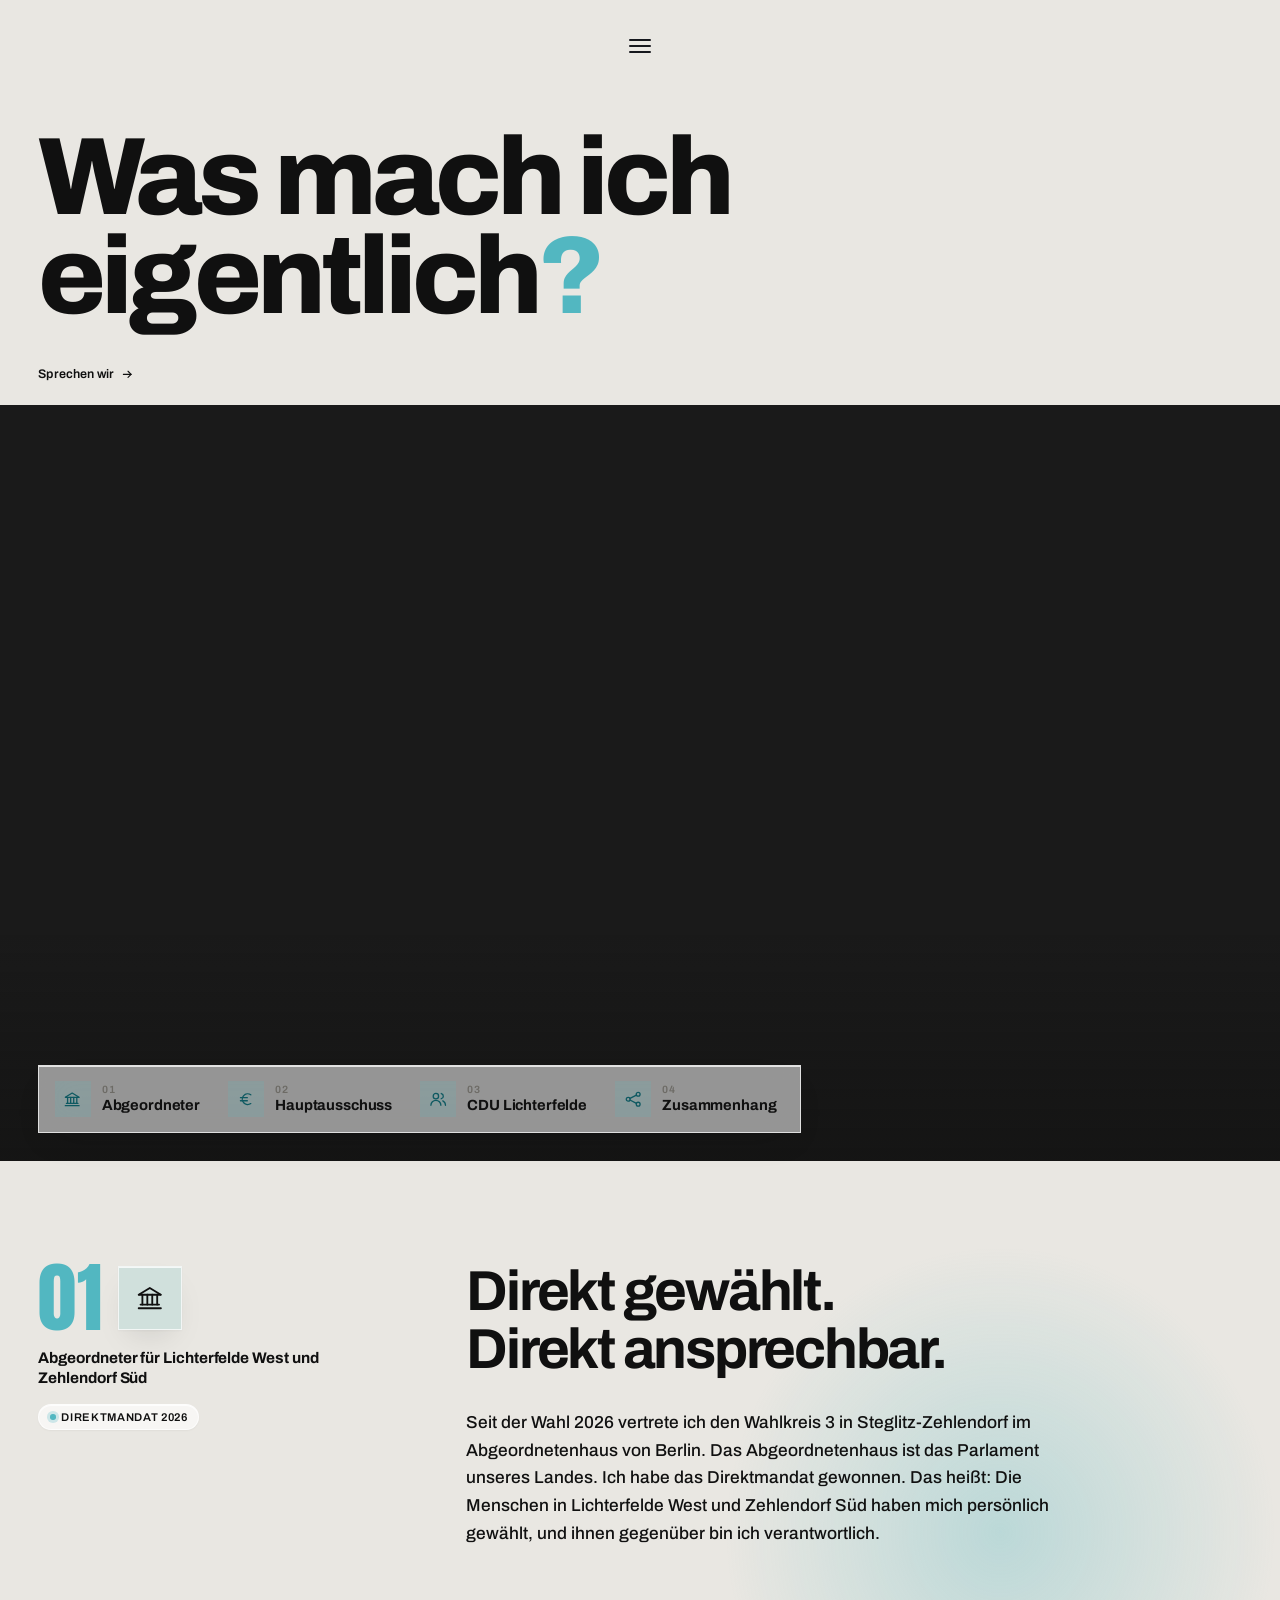
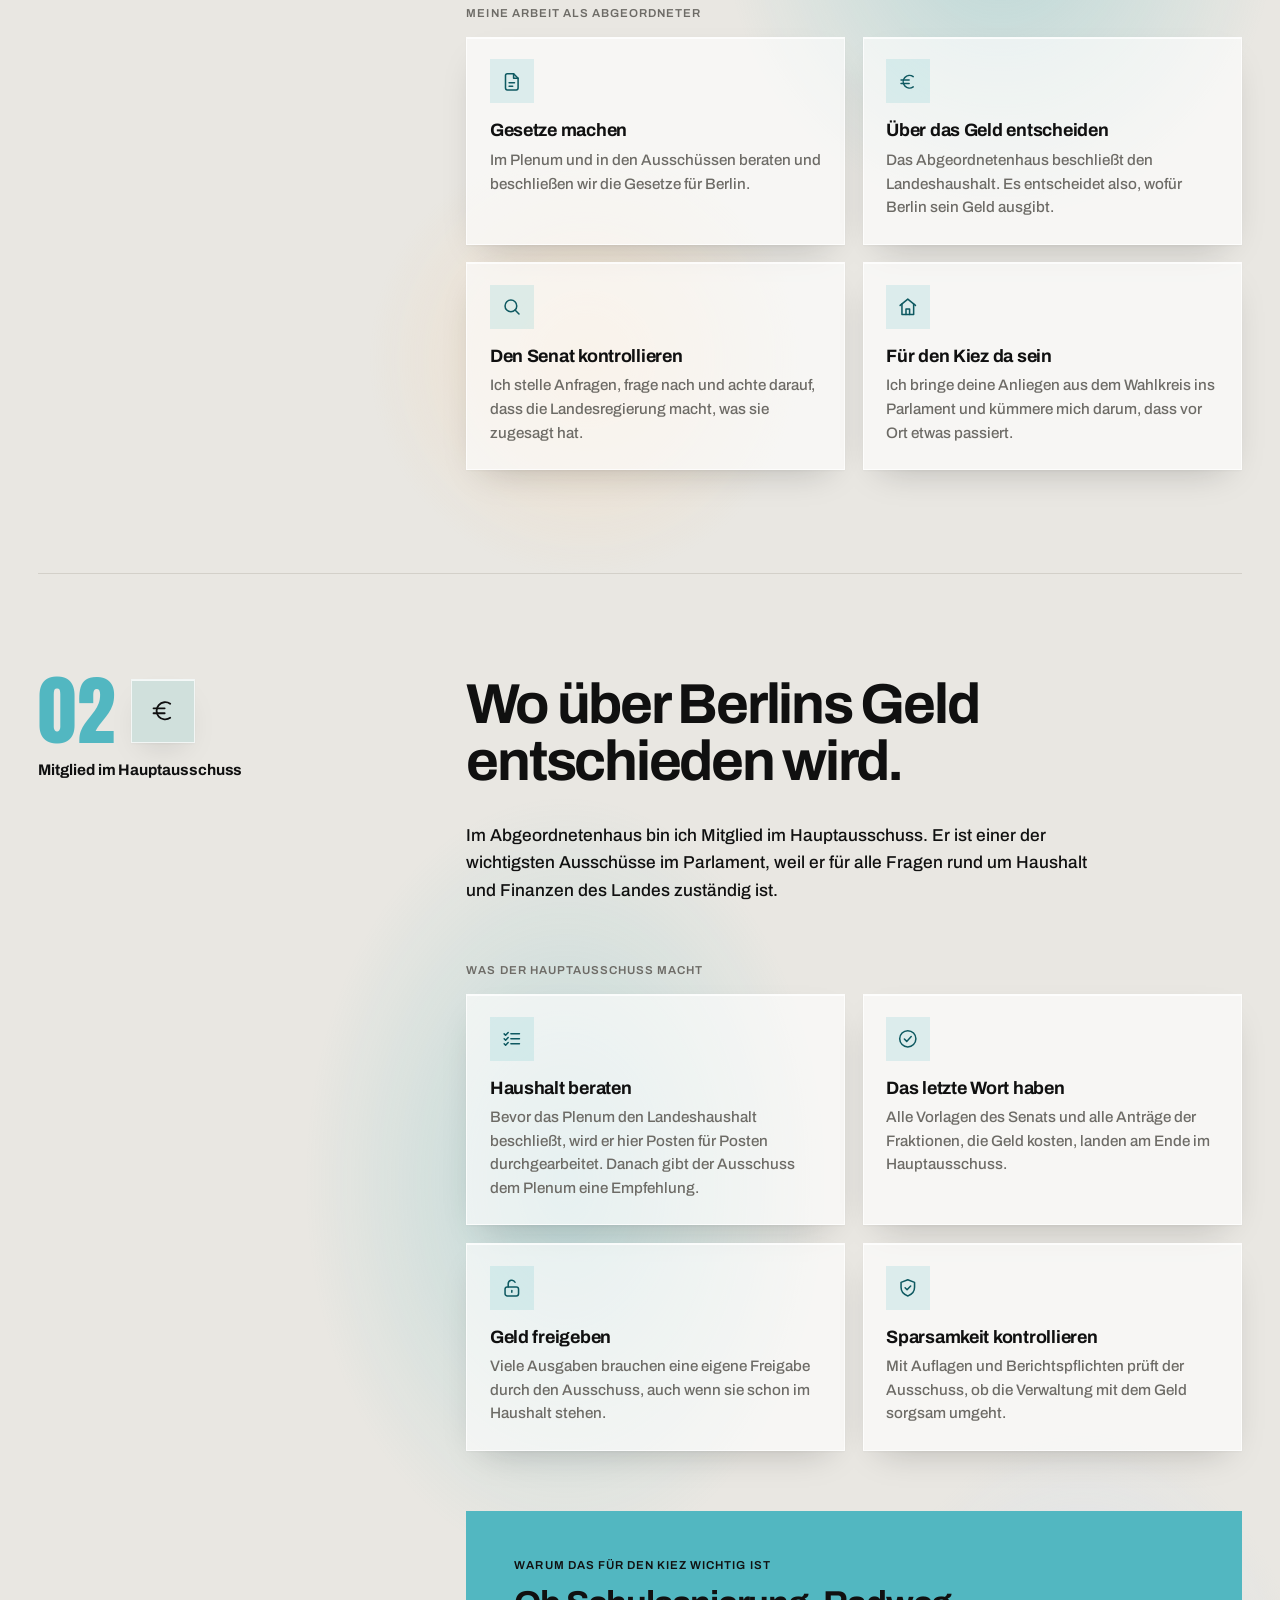
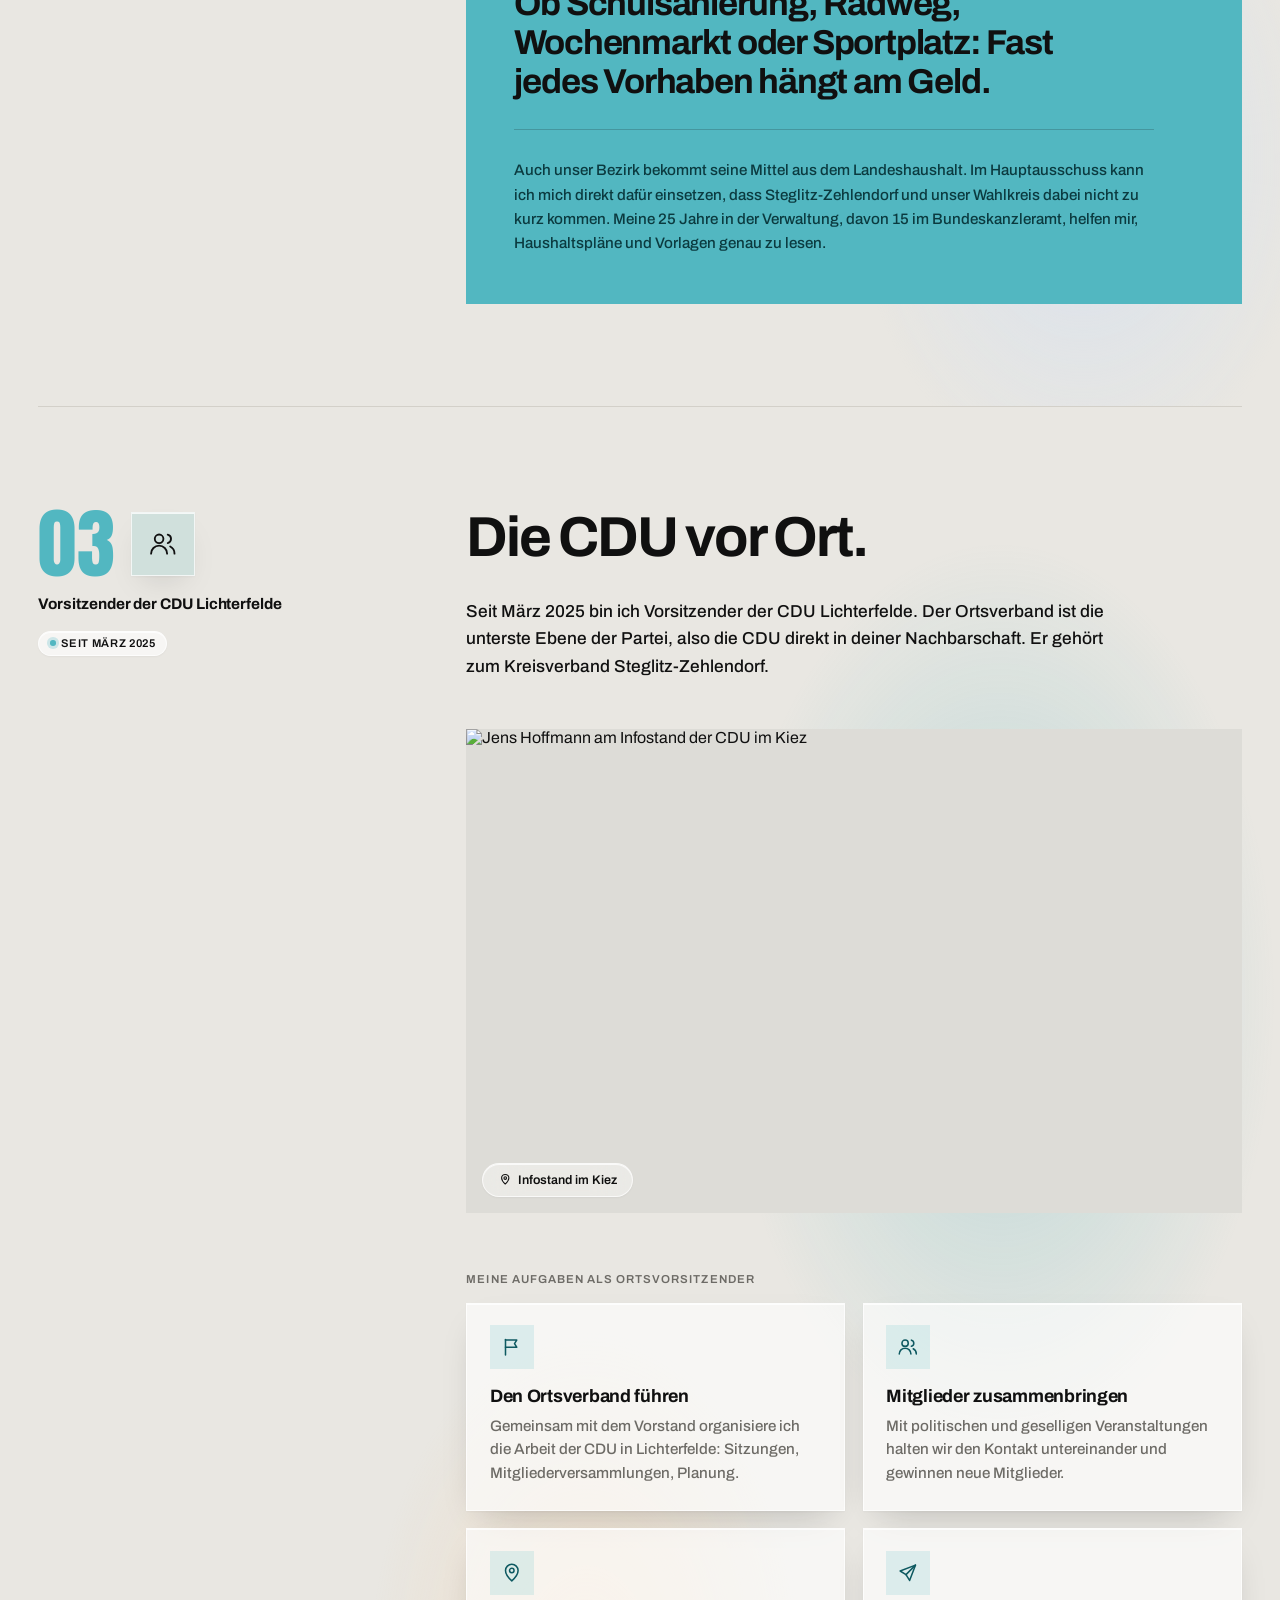
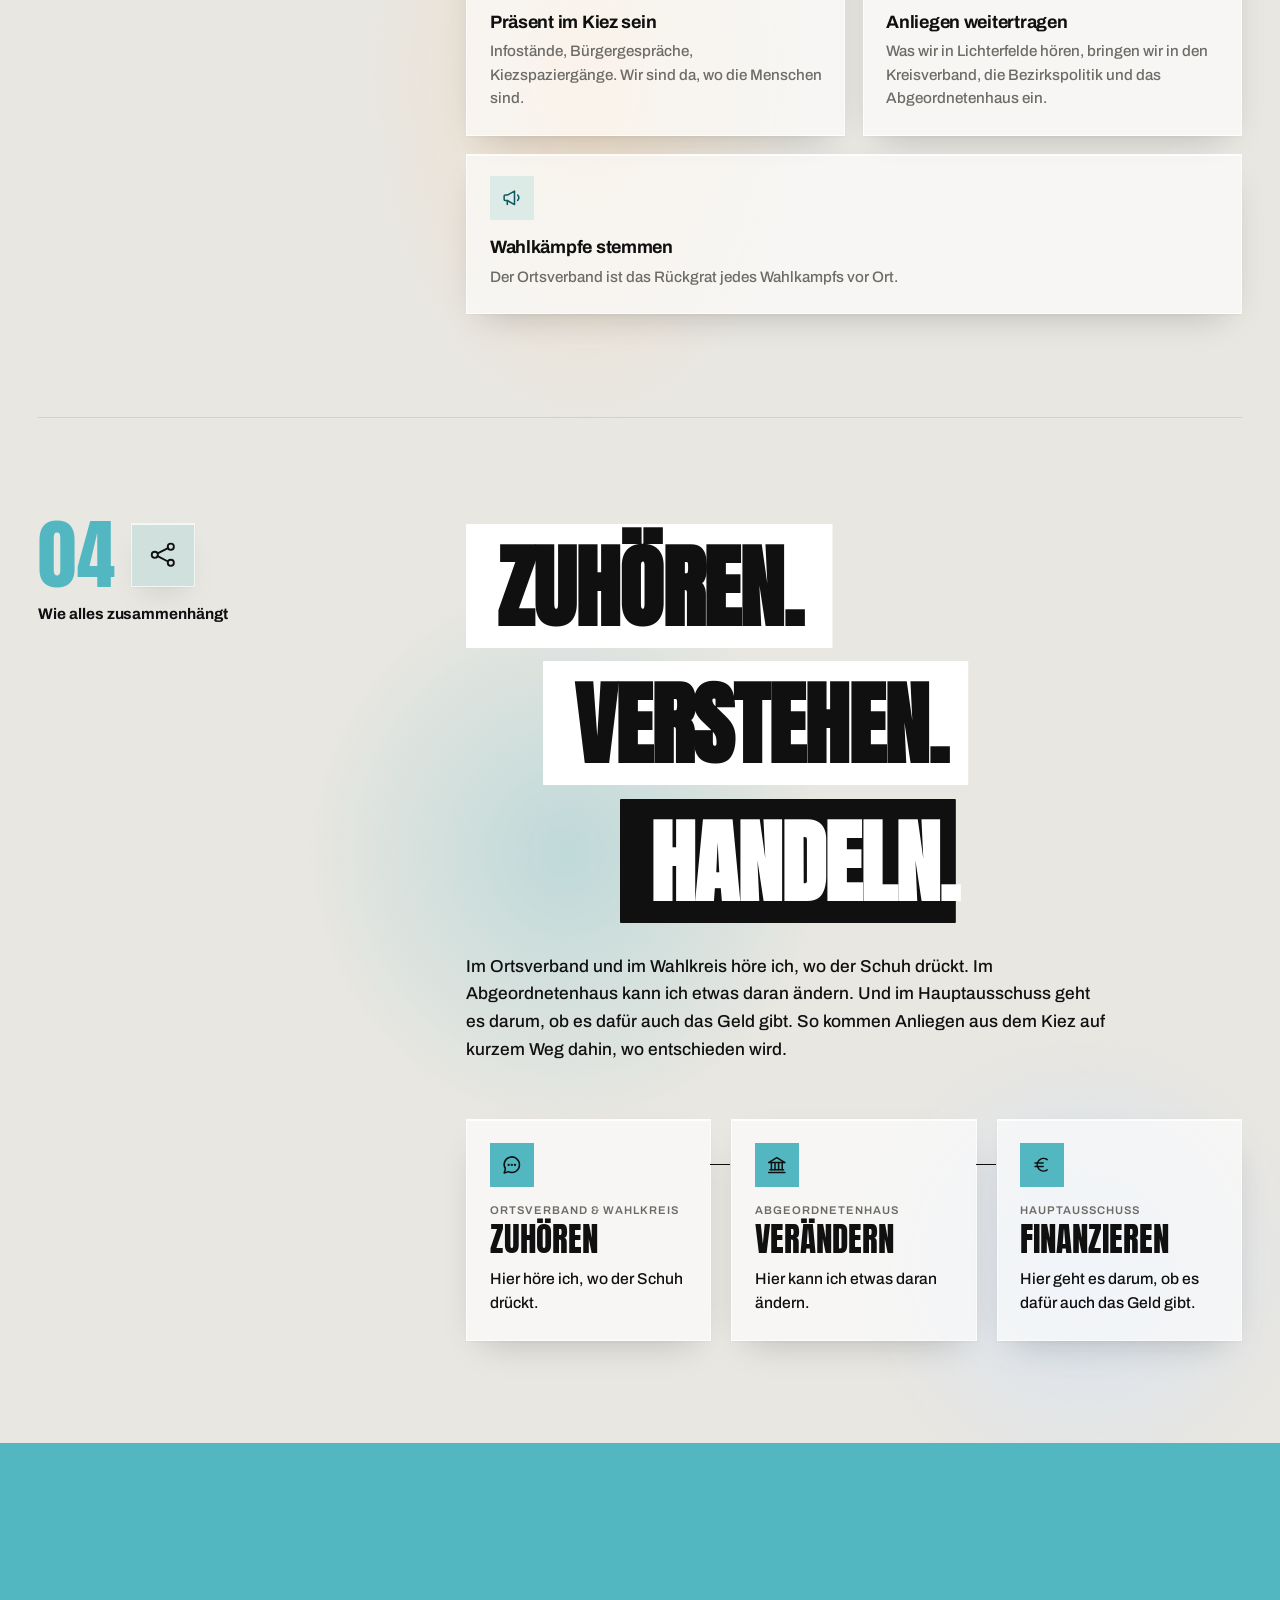
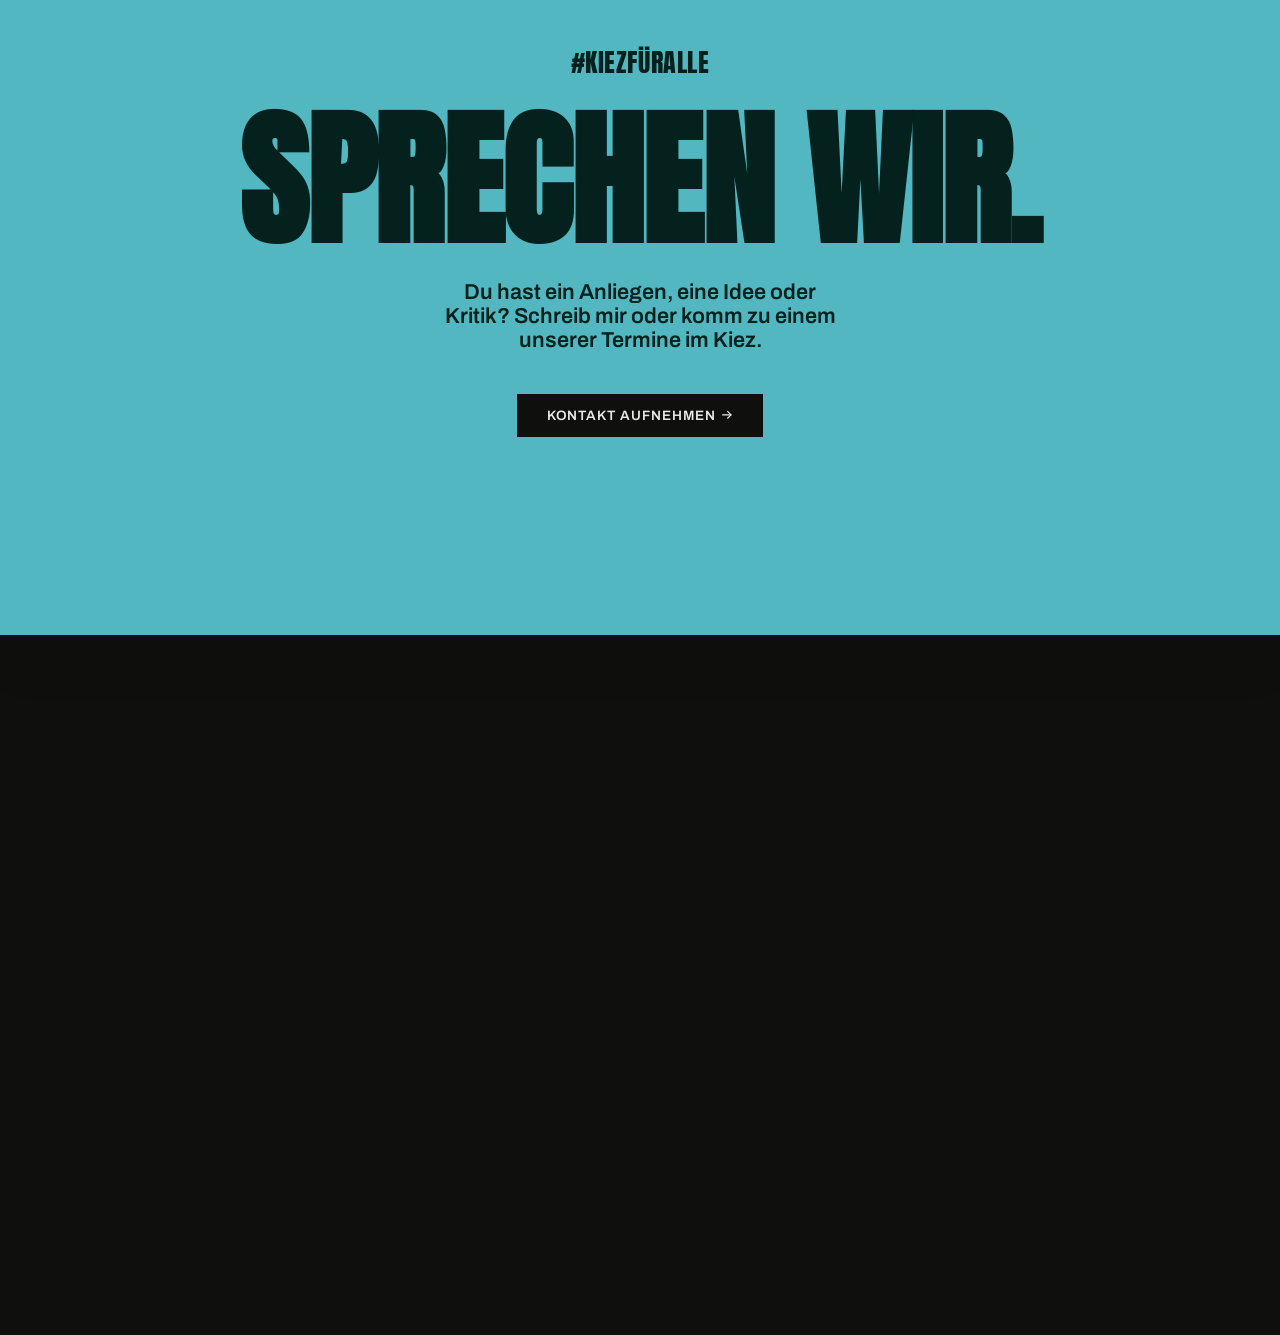
==== commit 4368f137: "Remove parenthetical subtitle from subpage heroes. Co-Authored-By: Claude Opus 5.5 <noreply@anthropi" ====
--- a/aufgaben.html
+++ b/aufgaben.html
@@ -80,7 +80,6 @@
             </h1>
 
             <div class="page-hero__meta">
-              <p>(Abgeordneter · Hauptausschuss · CDU Lichterfelde)</p>
               <a class="page-hero__cta" href="#sprechen">Sprechen wir <svg class="icon icon--inline" aria-hidden="true"><use href="assets/icons.svg#i-arrow-right"/></svg></a>
             </div>
           </section>
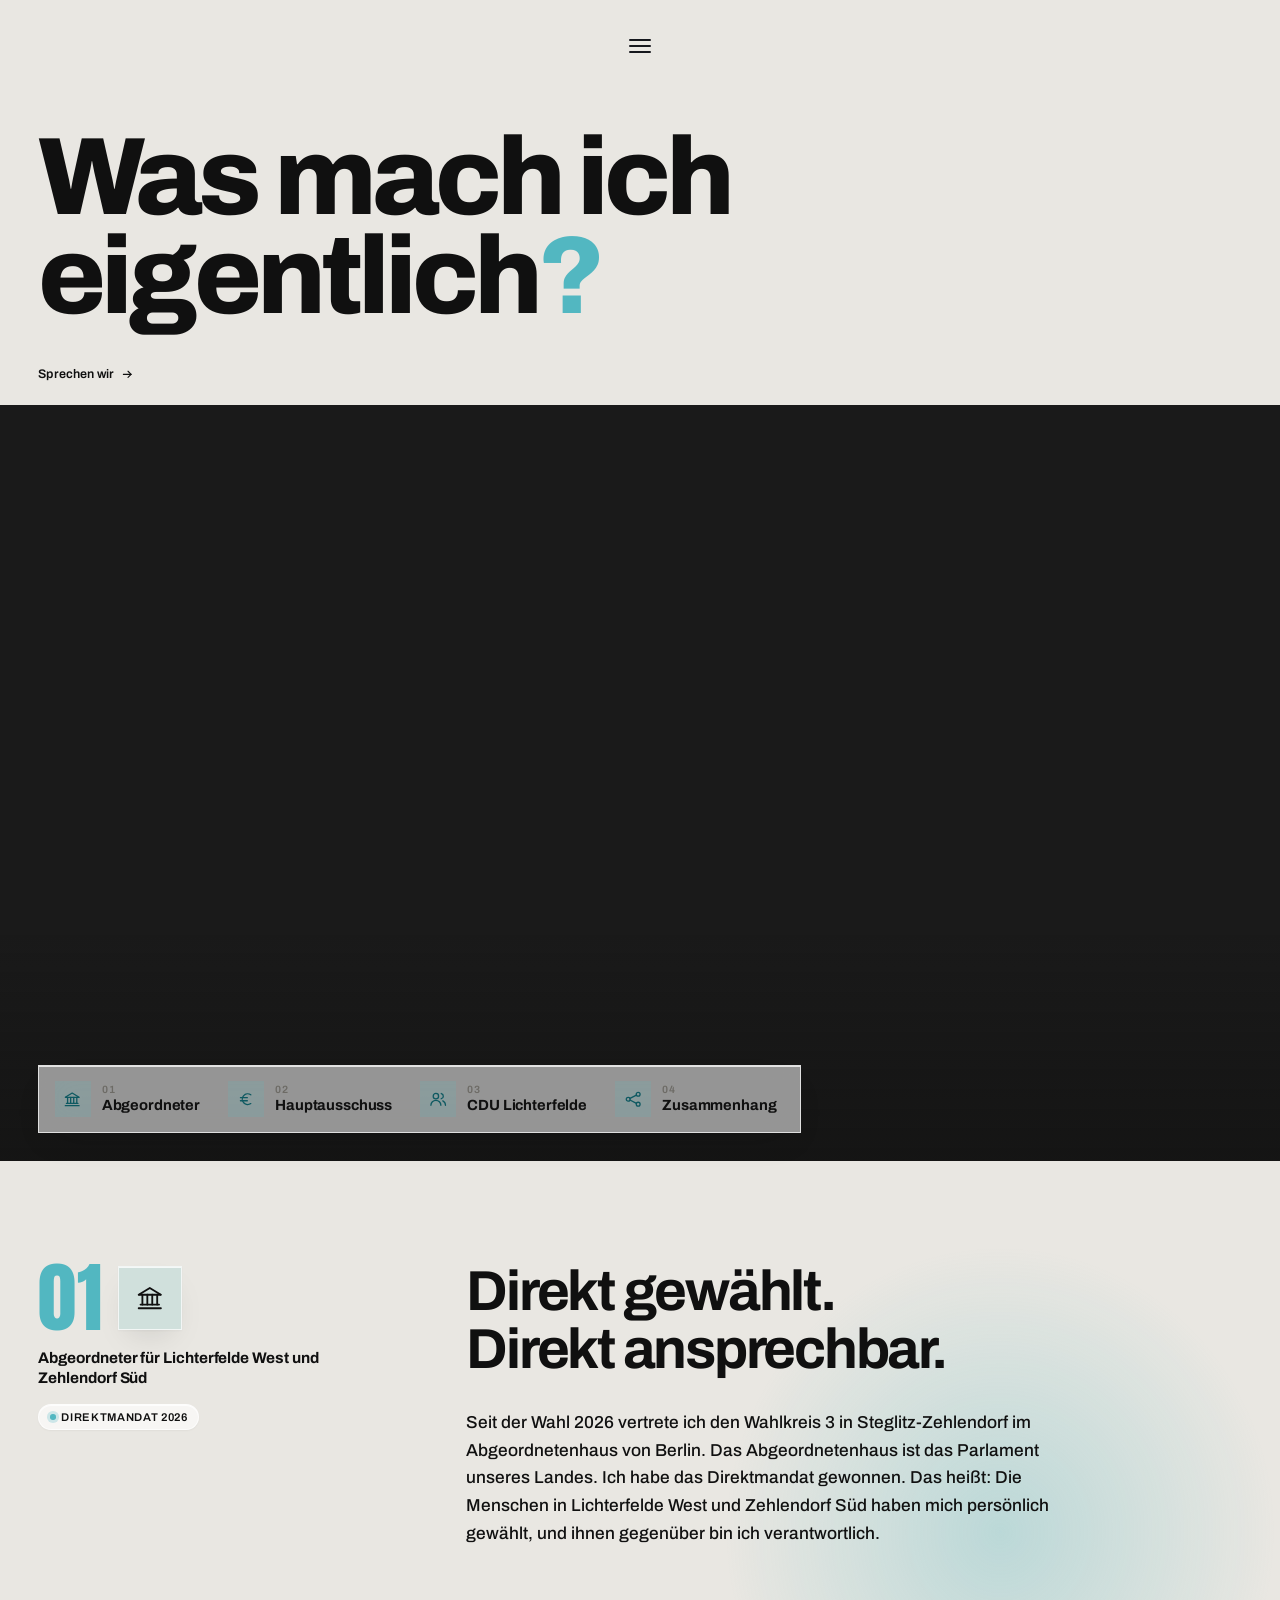
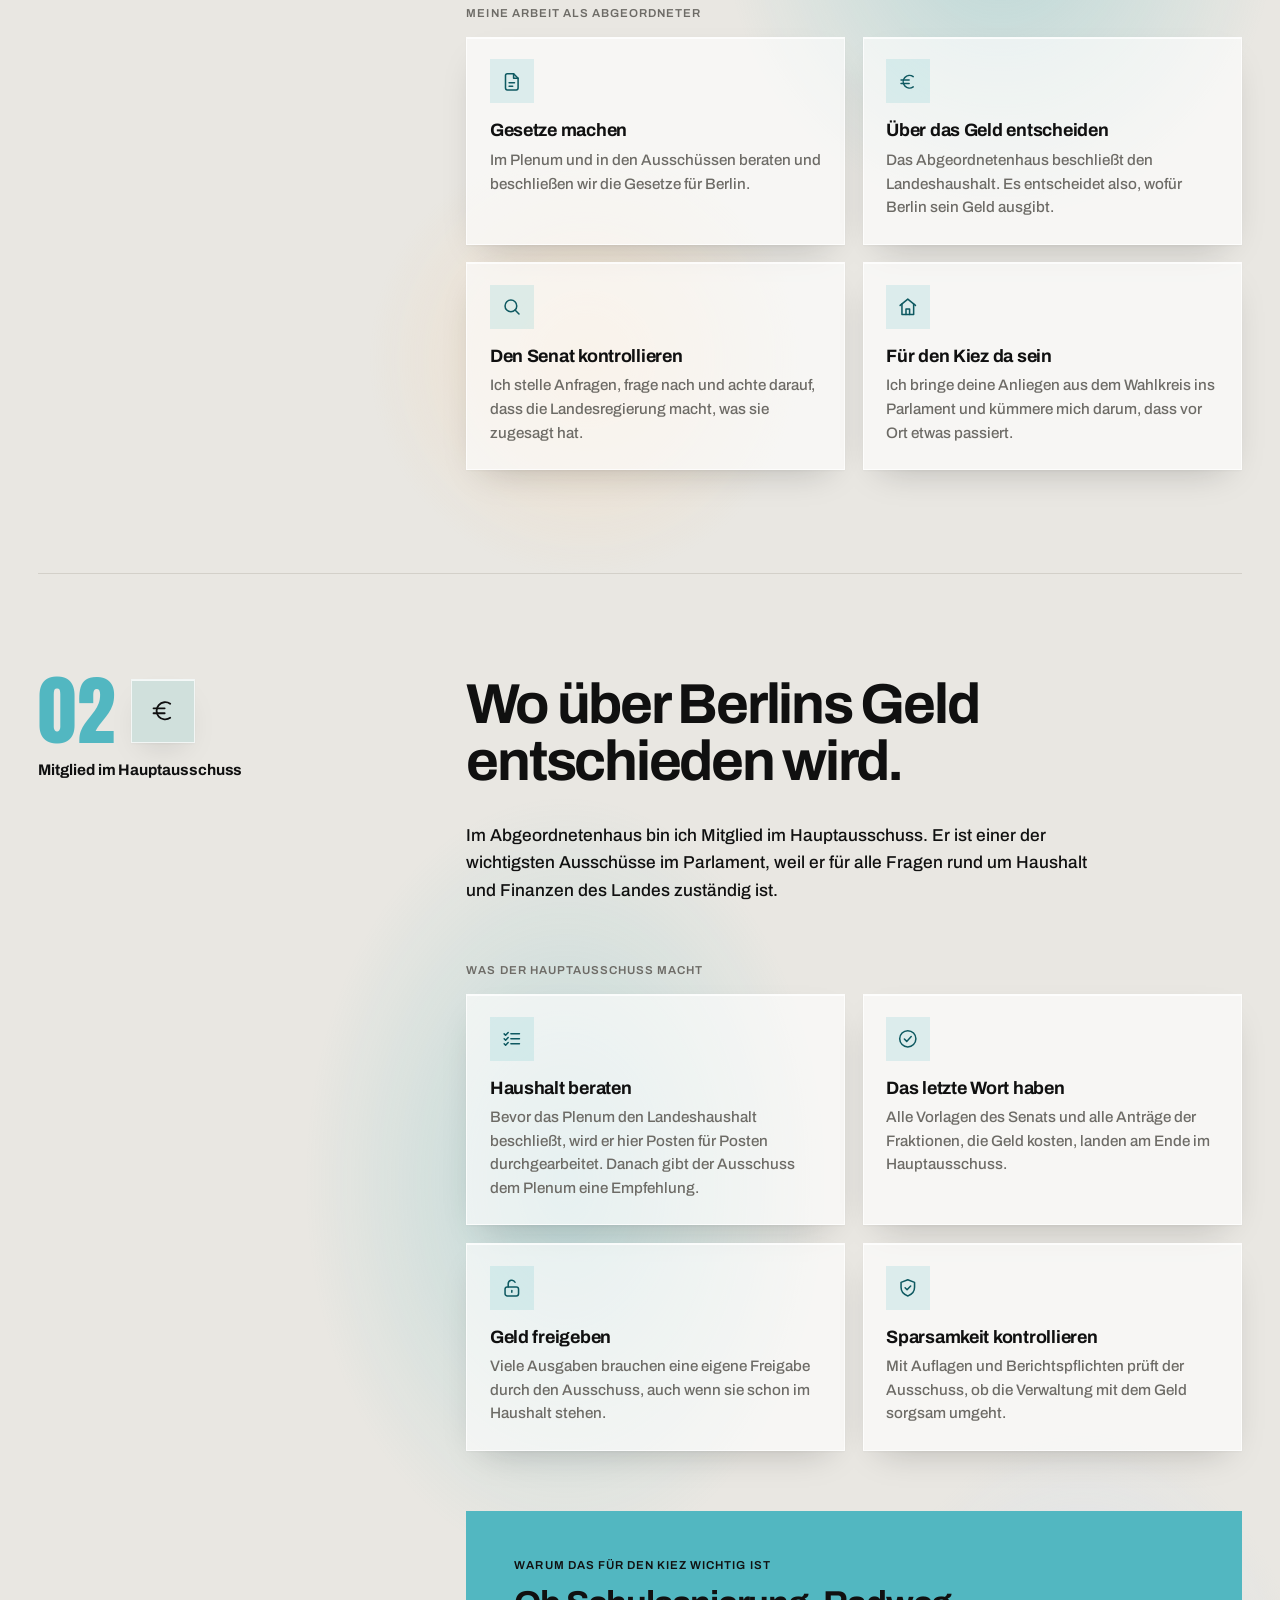
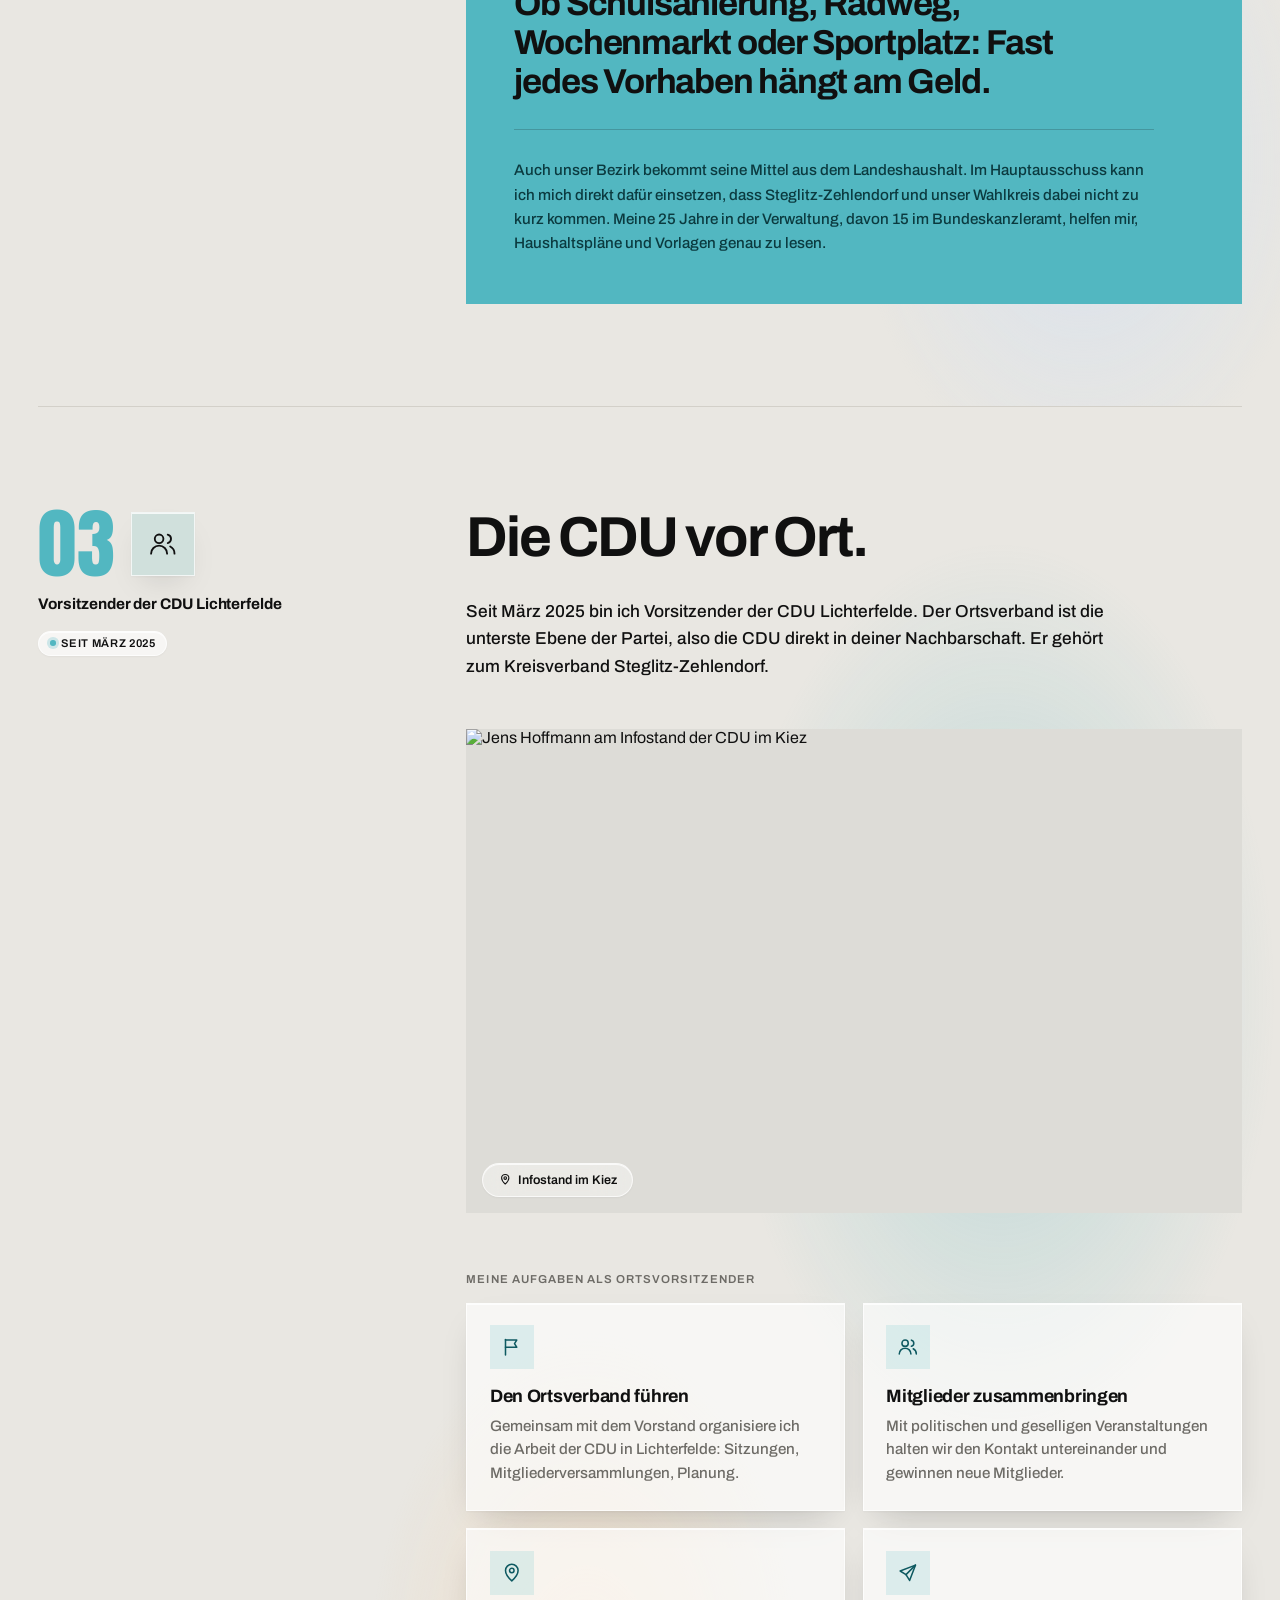
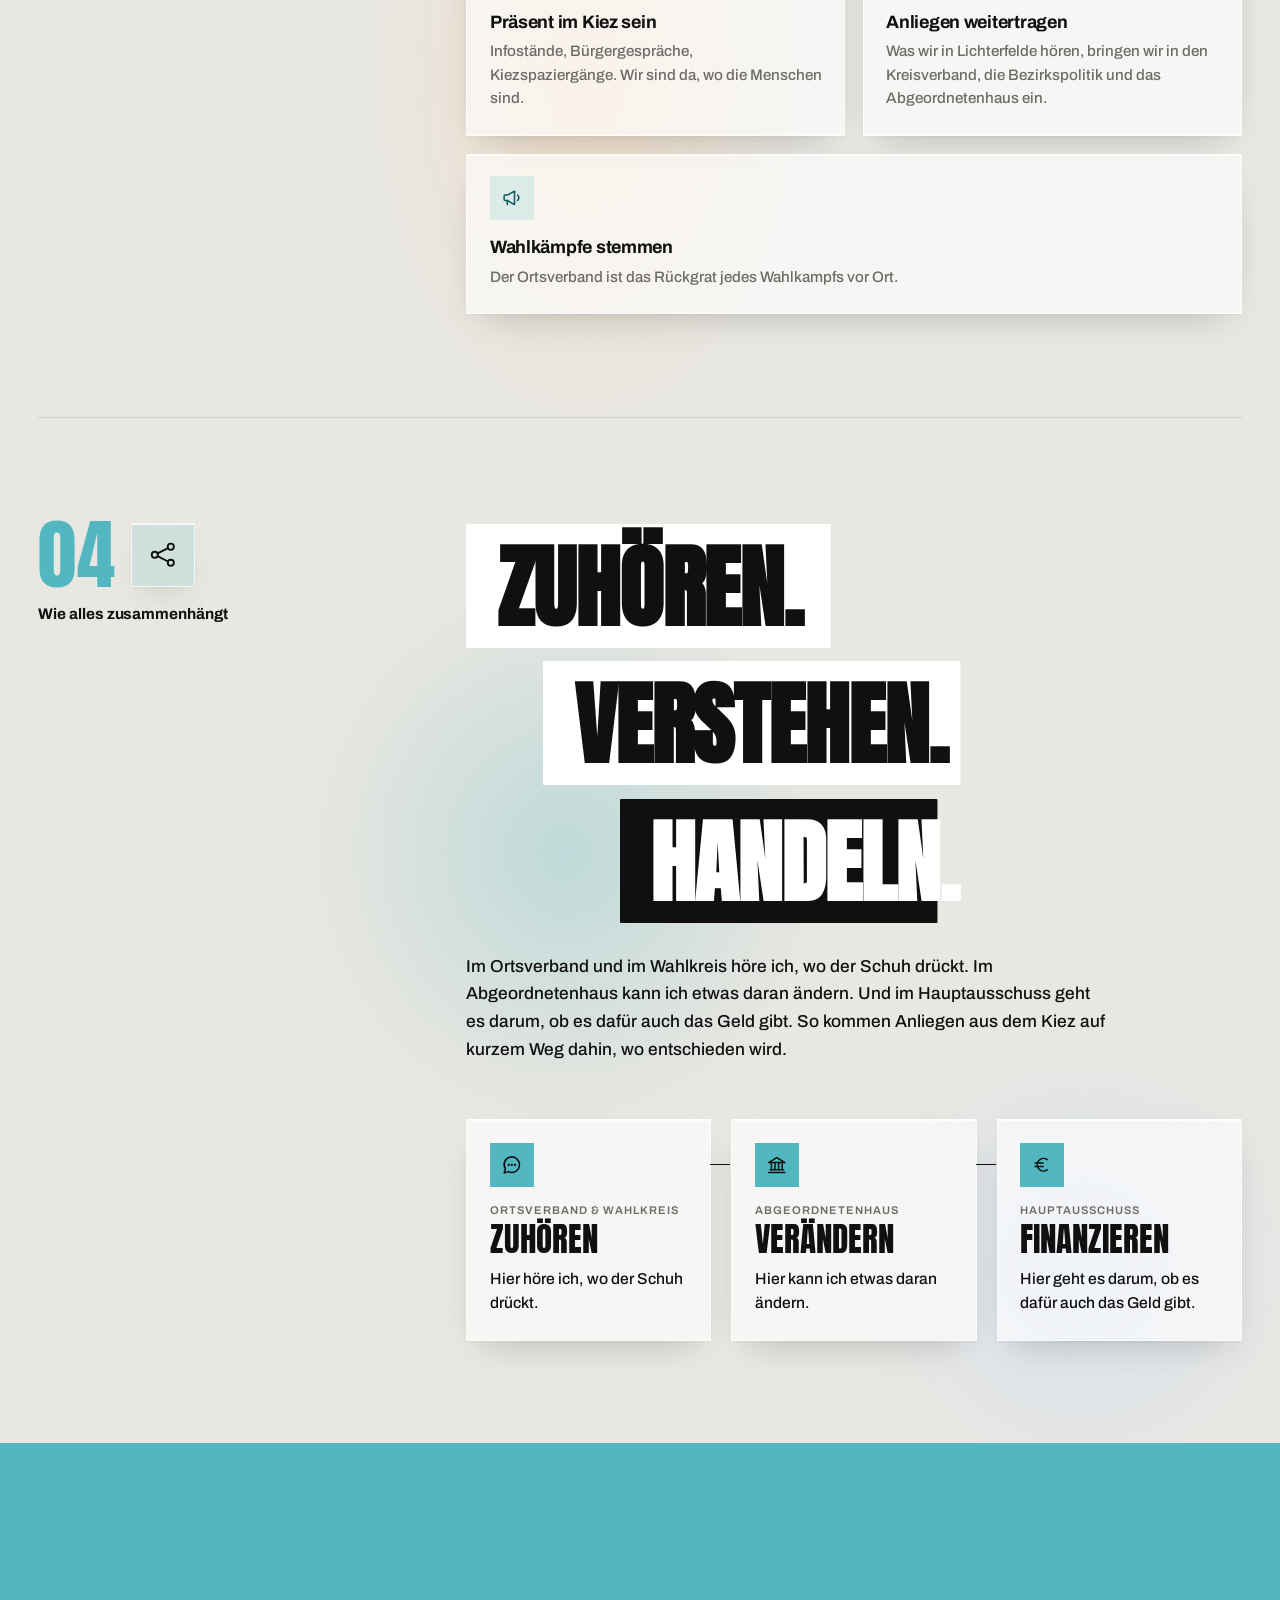
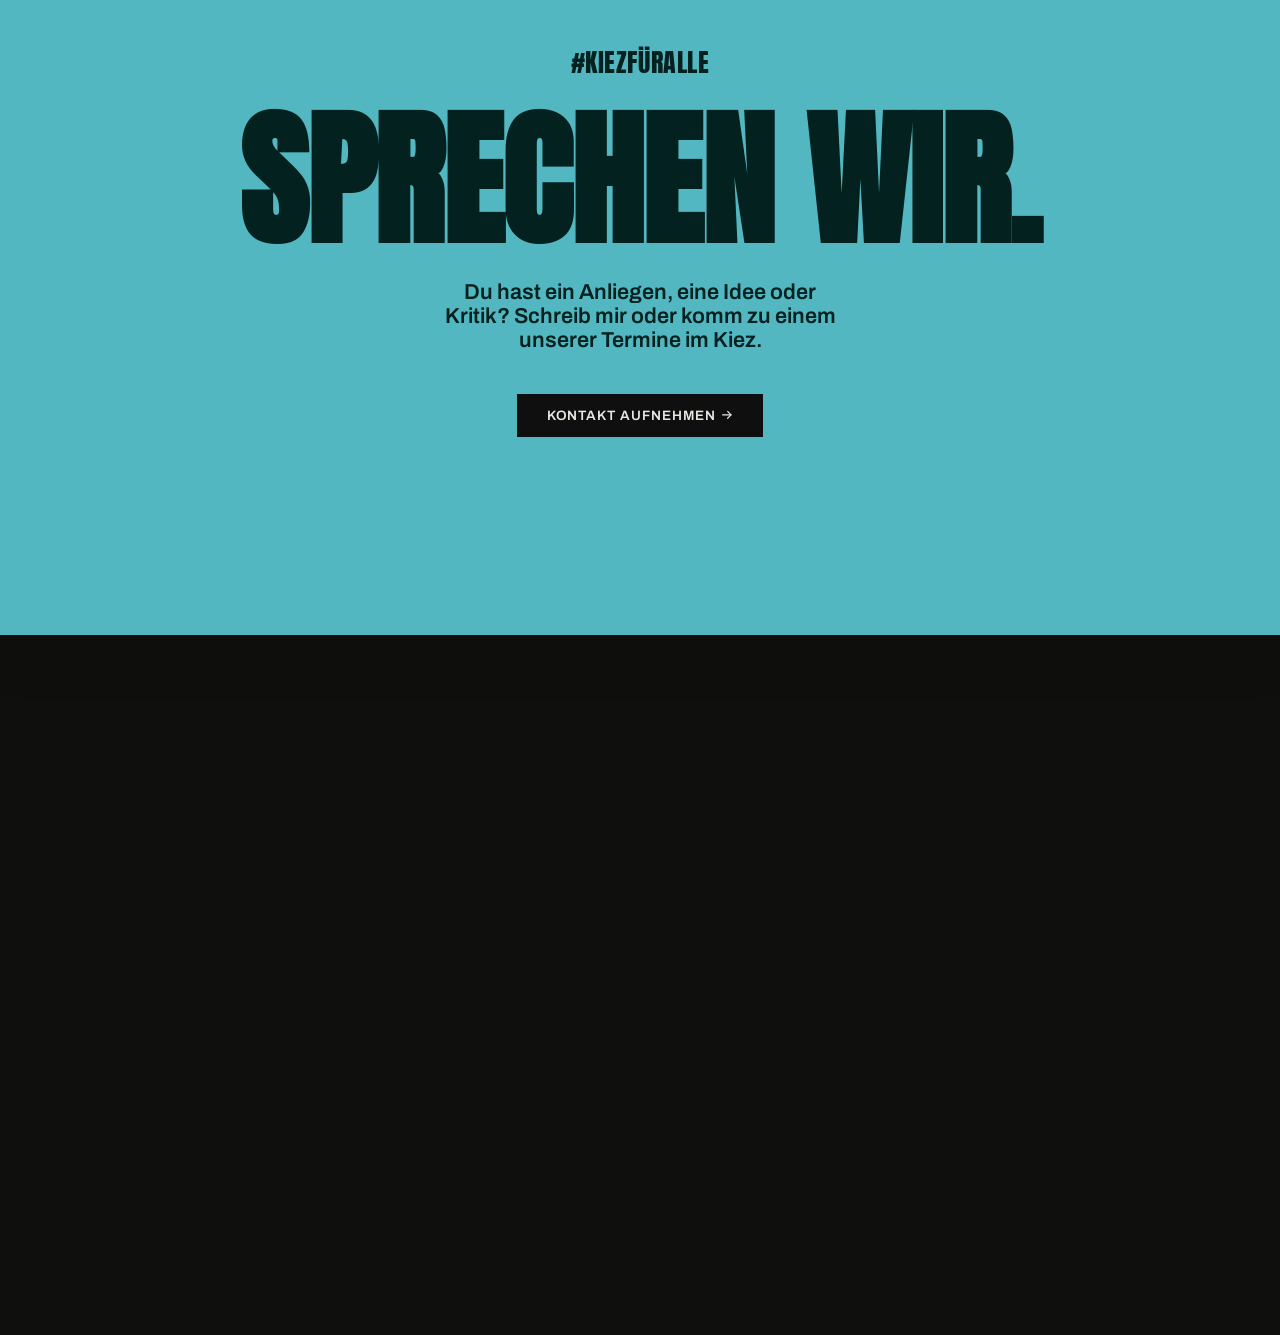
==== commit 0d174ba1: "Add cache-busting version to unterseiten.css and smooth-scroll.js. Unhashed asset names were served " ====
--- a/aufgaben.html
+++ b/aufgaben.html
@@ -40,8 +40,8 @@
 
     <script type="module" crossorigin src="assets/main-D9YzFPxZ.js"></script>
     <link rel="stylesheet" crossorigin href="assets/main-D0NEMW_q.css">
-    <link rel="stylesheet" href="assets/unterseiten.css">
-    <script>matchMedia("(hover:hover) and (pointer:fine)").matches&&document.head.appendChild(Object.assign(document.createElement("script"),{src:"assets/smooth-scroll.js"}))</script>
+    <link rel="stylesheet" href="assets/unterseiten.css?v=20261125-2">
+    <script>matchMedia("(hover:hover) and (pointer:fine)").matches&&document.head.appendChild(Object.assign(document.createElement("script"),{src:"assets/smooth-scroll.js?v=20261125-2"}))</script>
     <script type="speculationrules">{"prefetch":[{"where":{"and":[{"selector_matches":"a[href*=\".html\"]"},{"not":{"selector_matches":"[target=_blank], [download]"}}]},"eagerness":"moderate"}]}</script>
   </head>
 
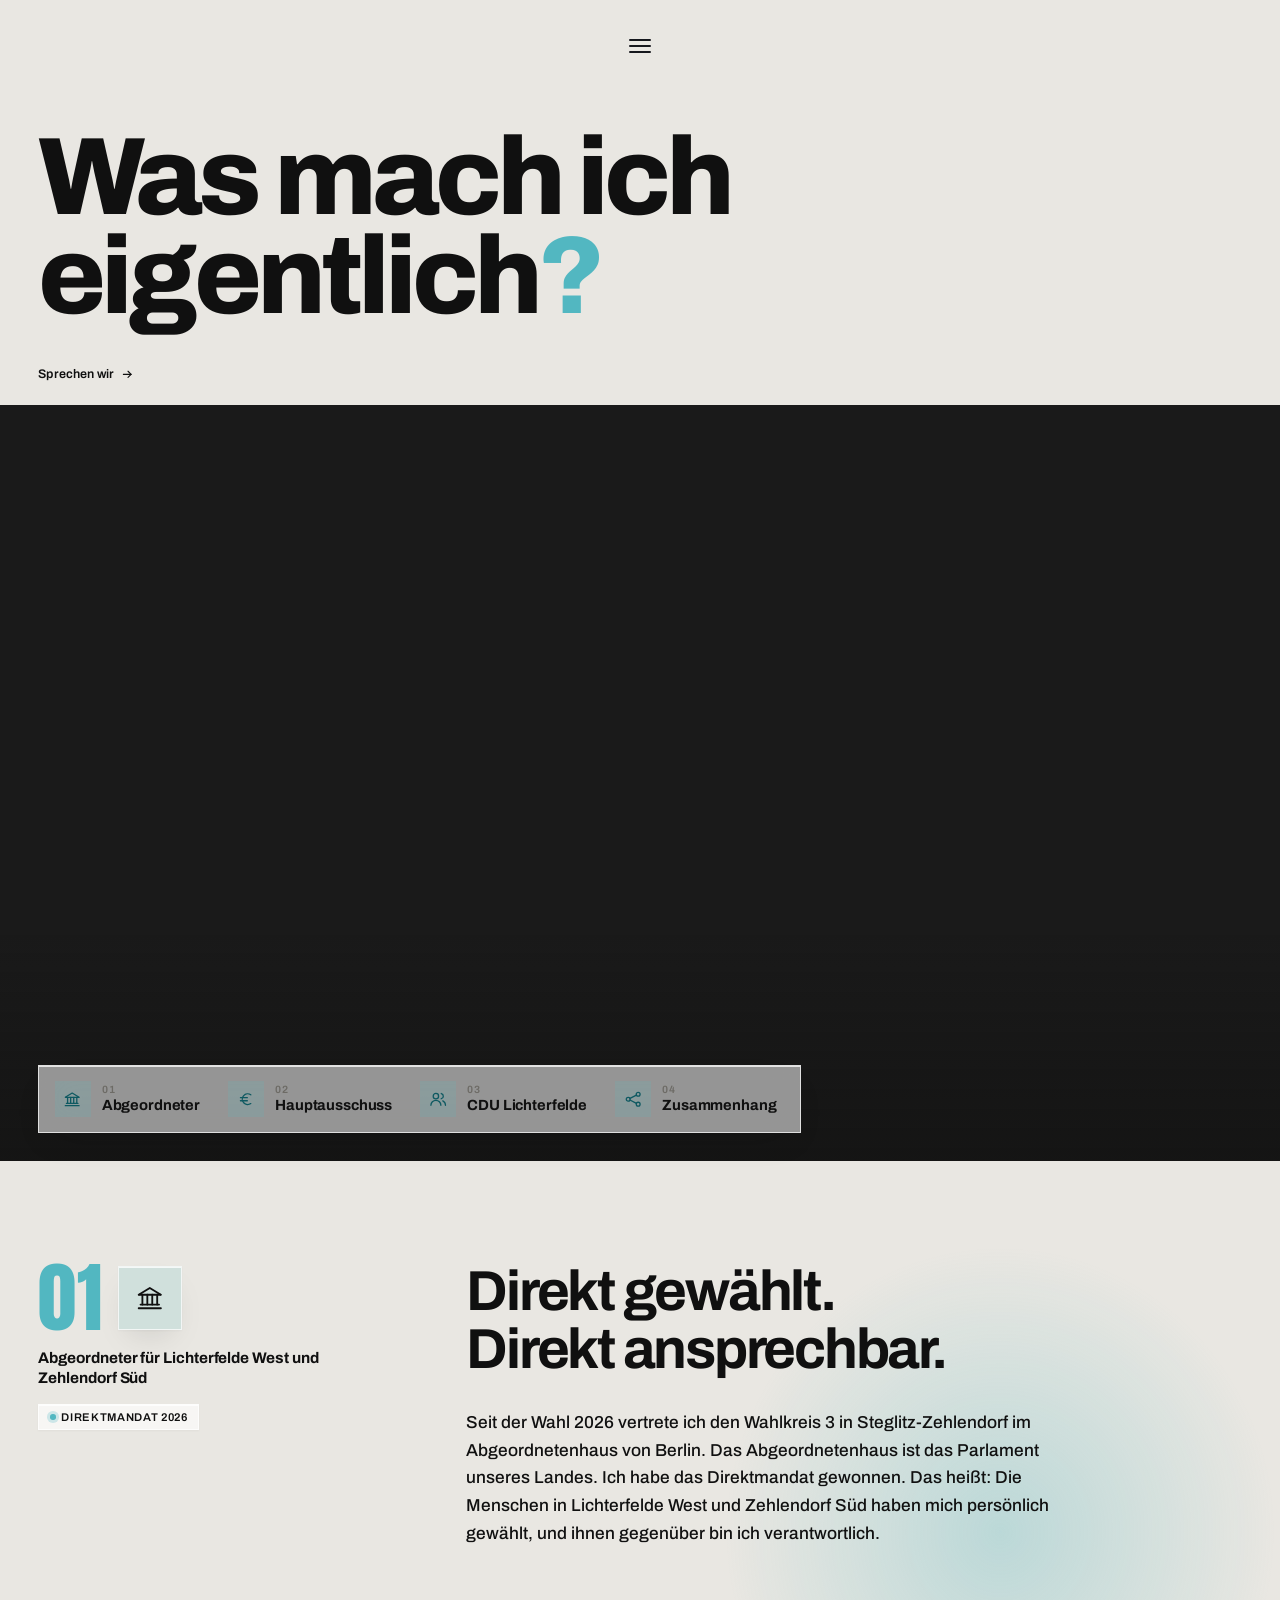
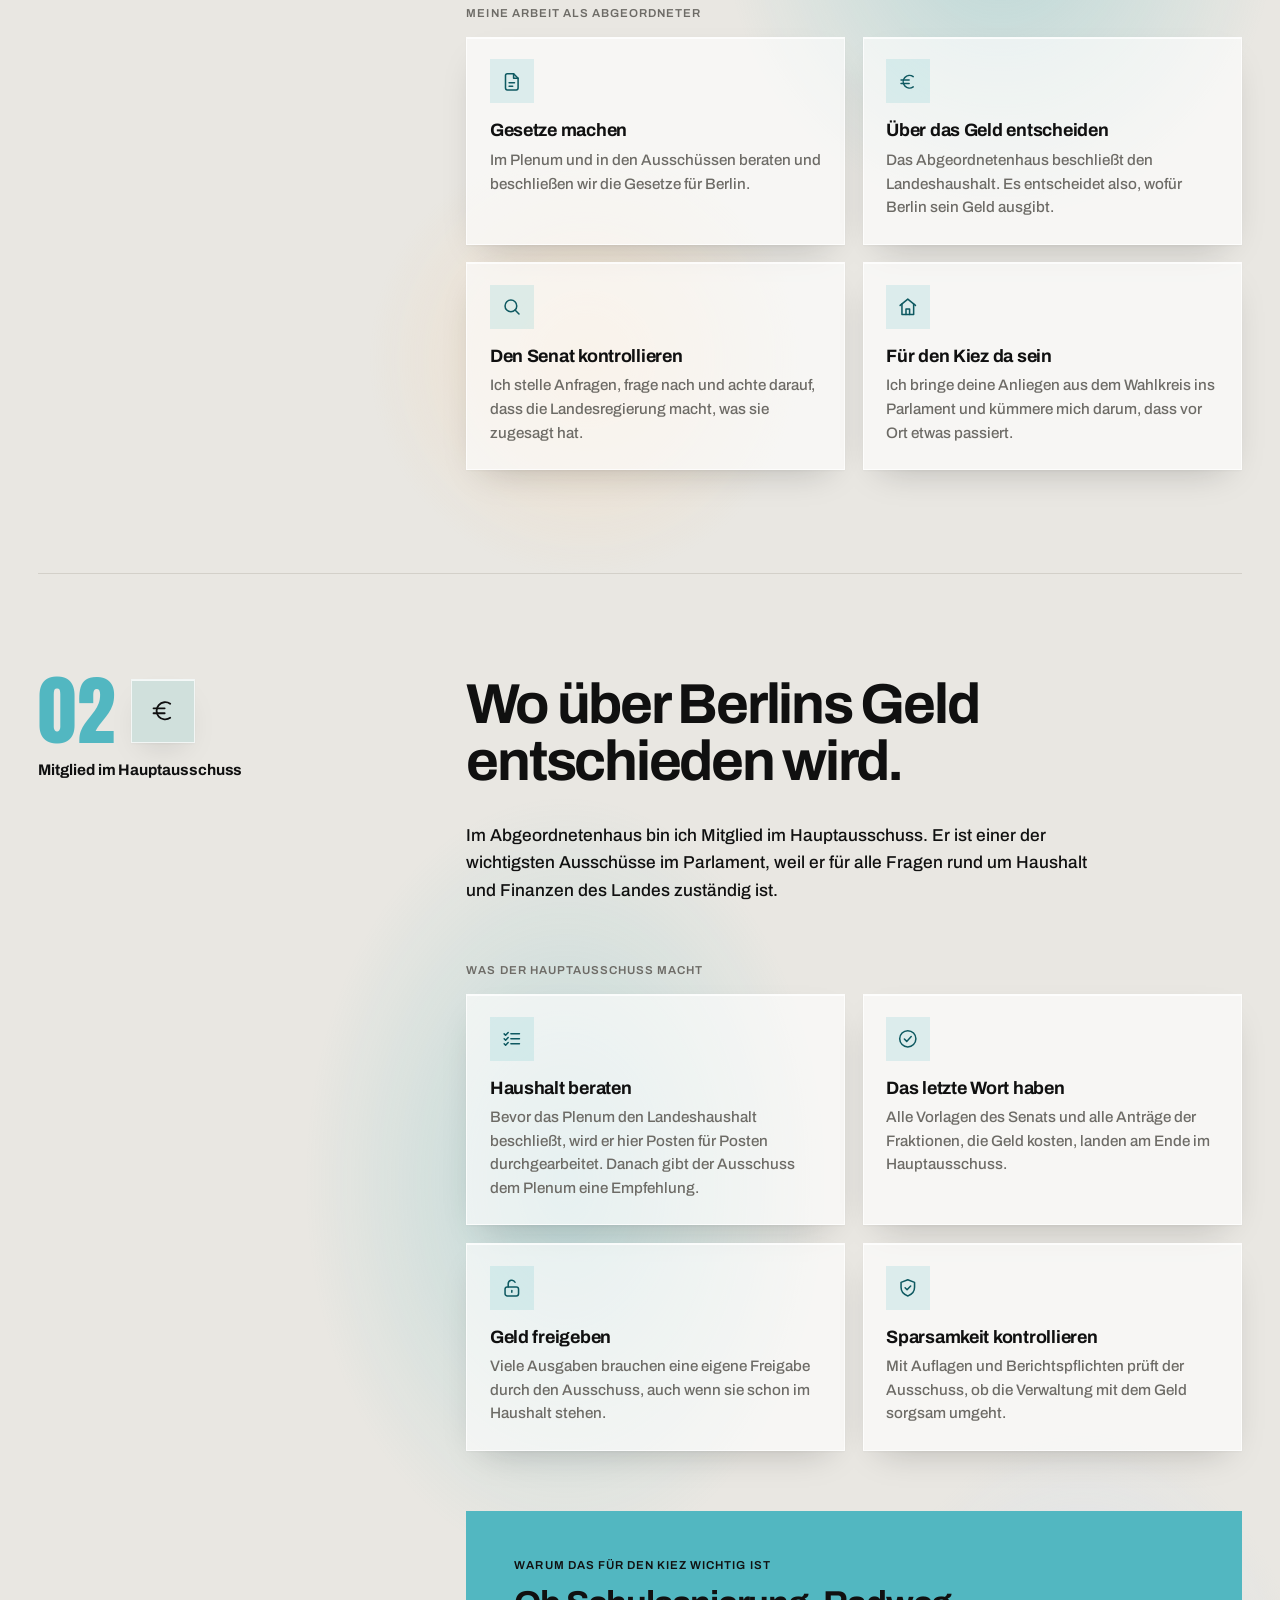
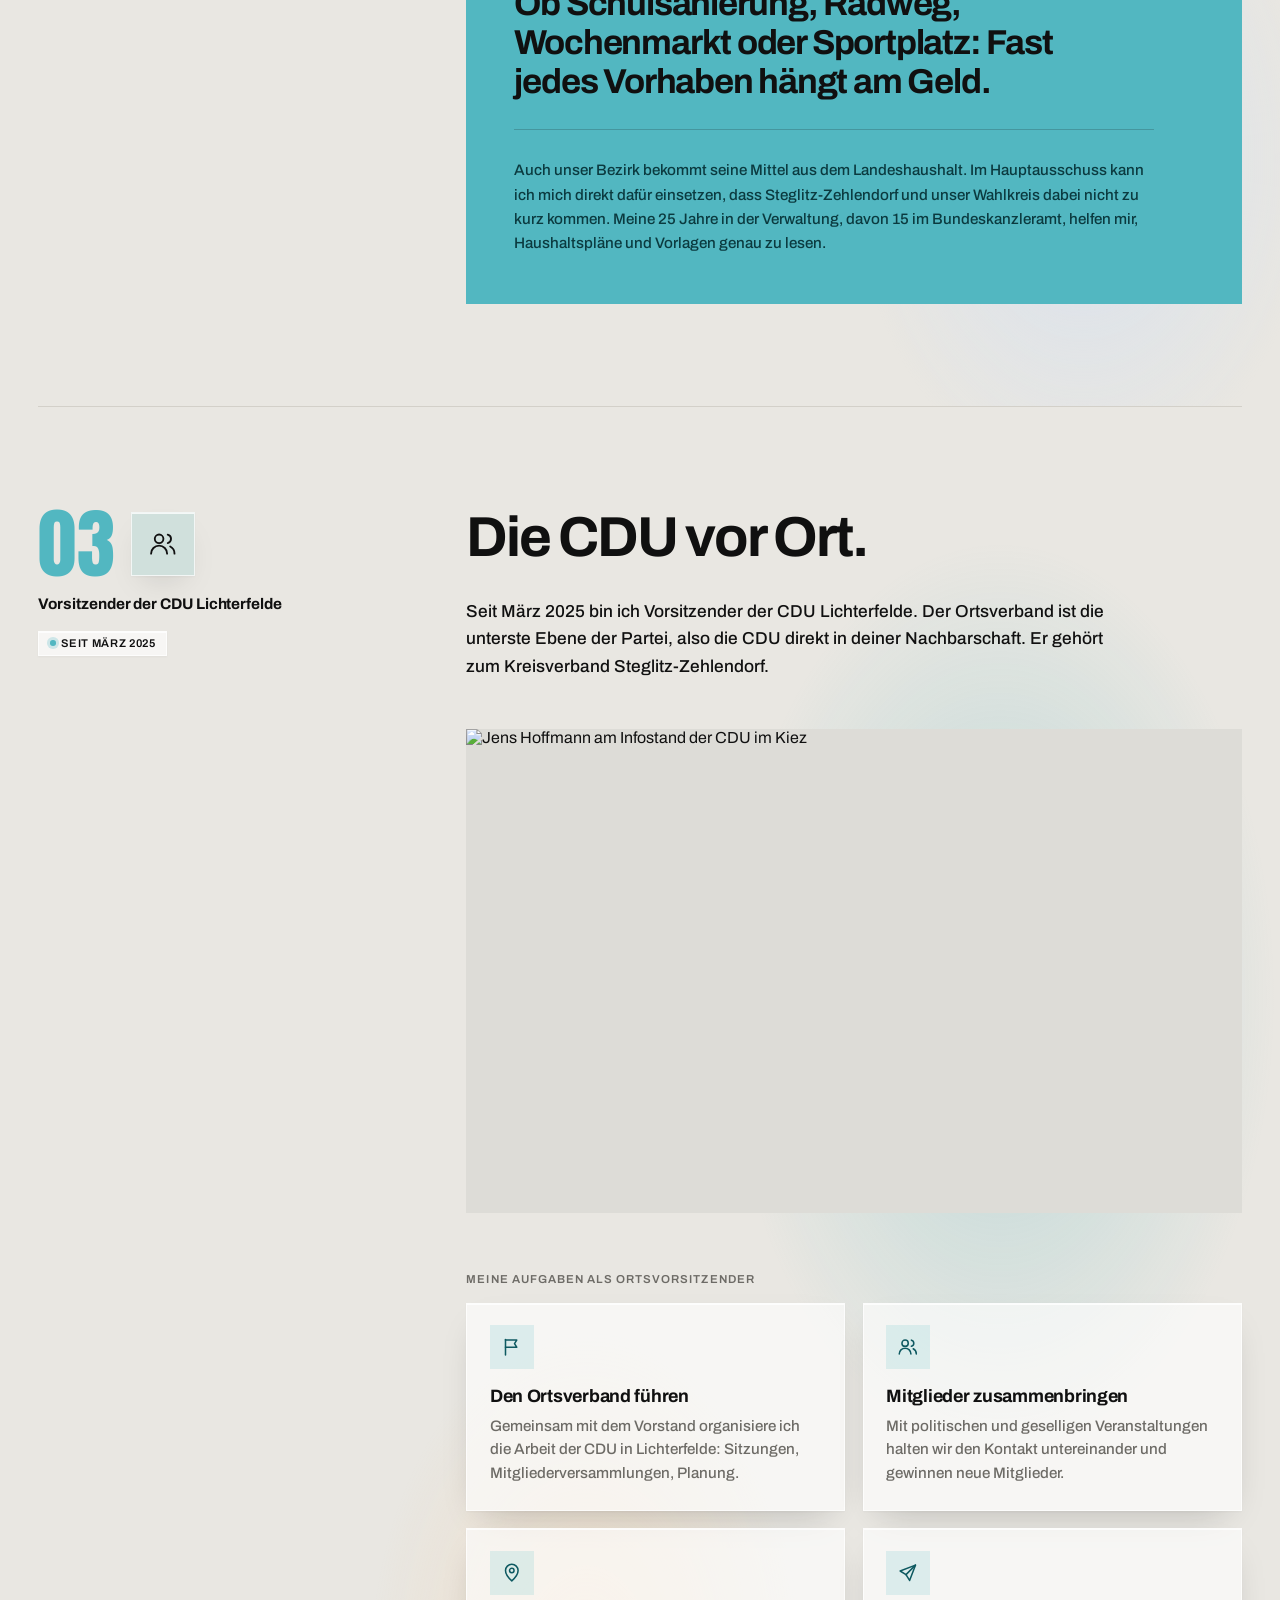
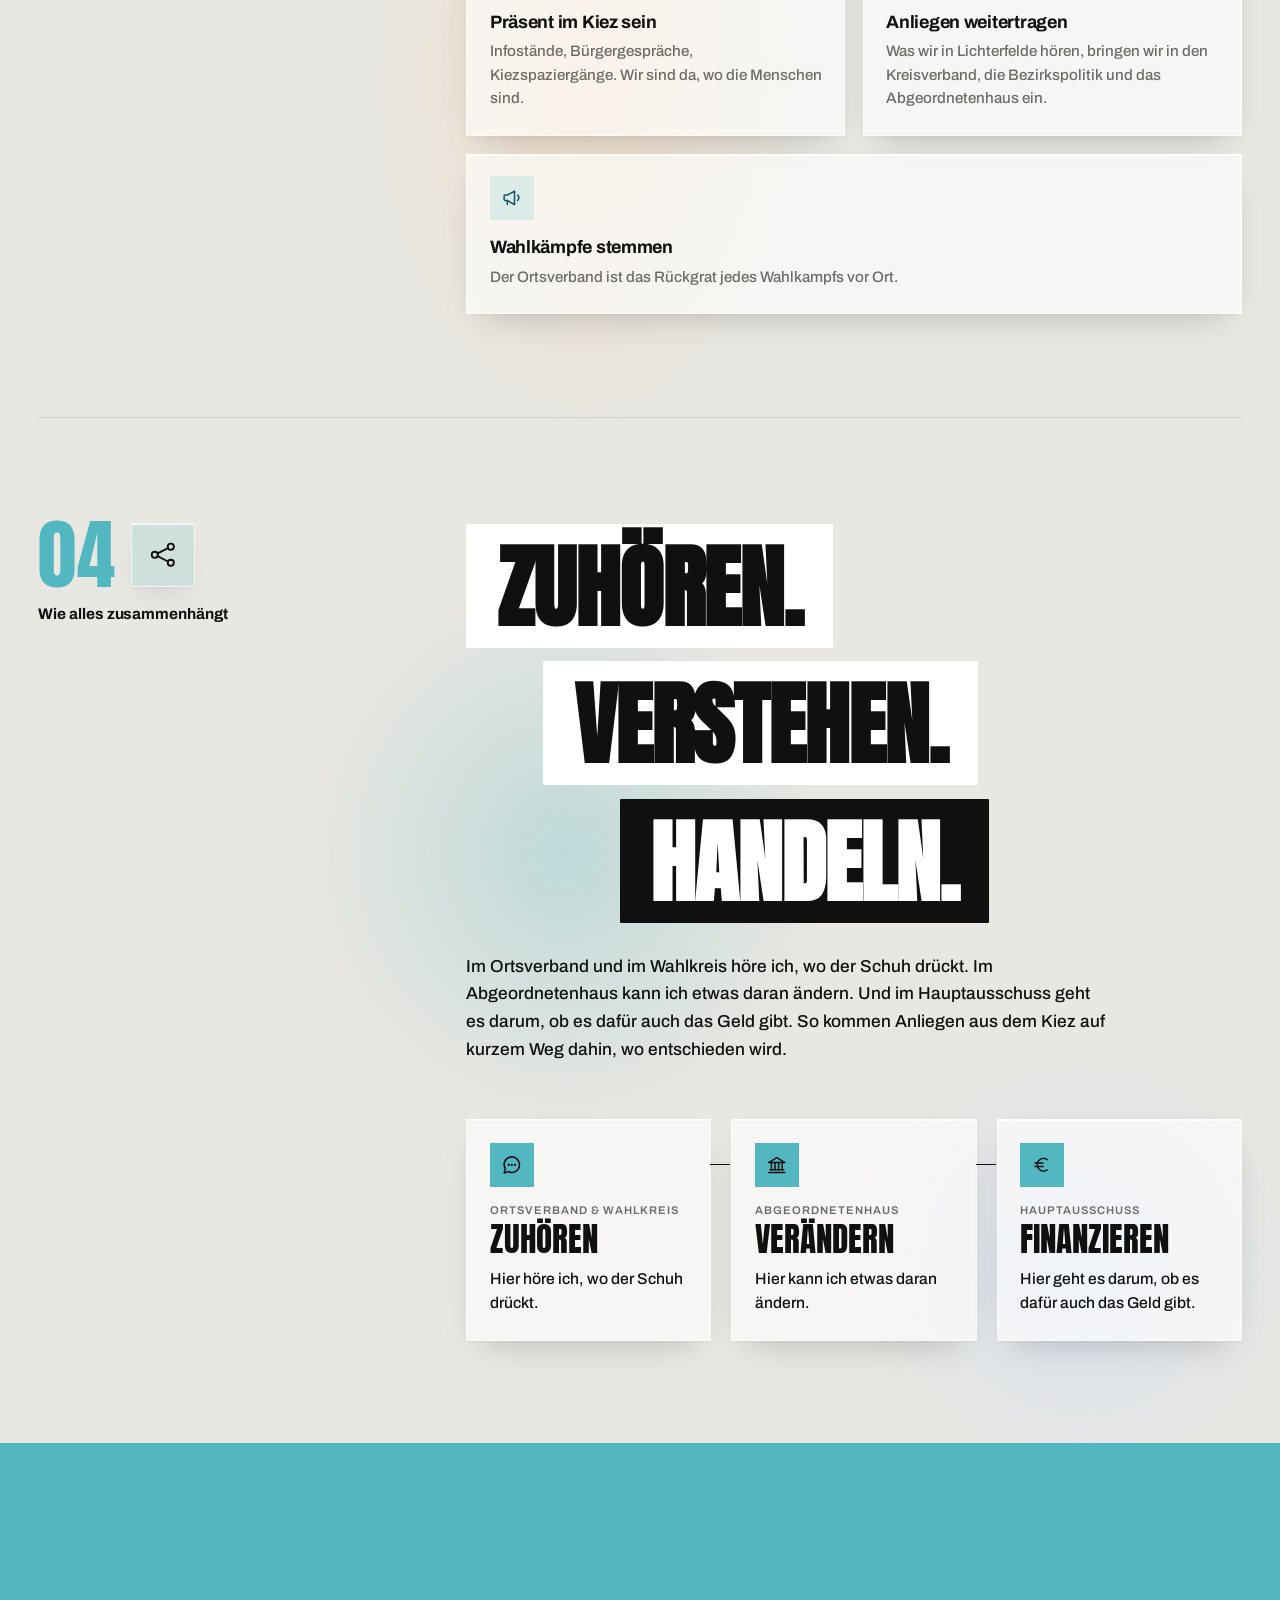
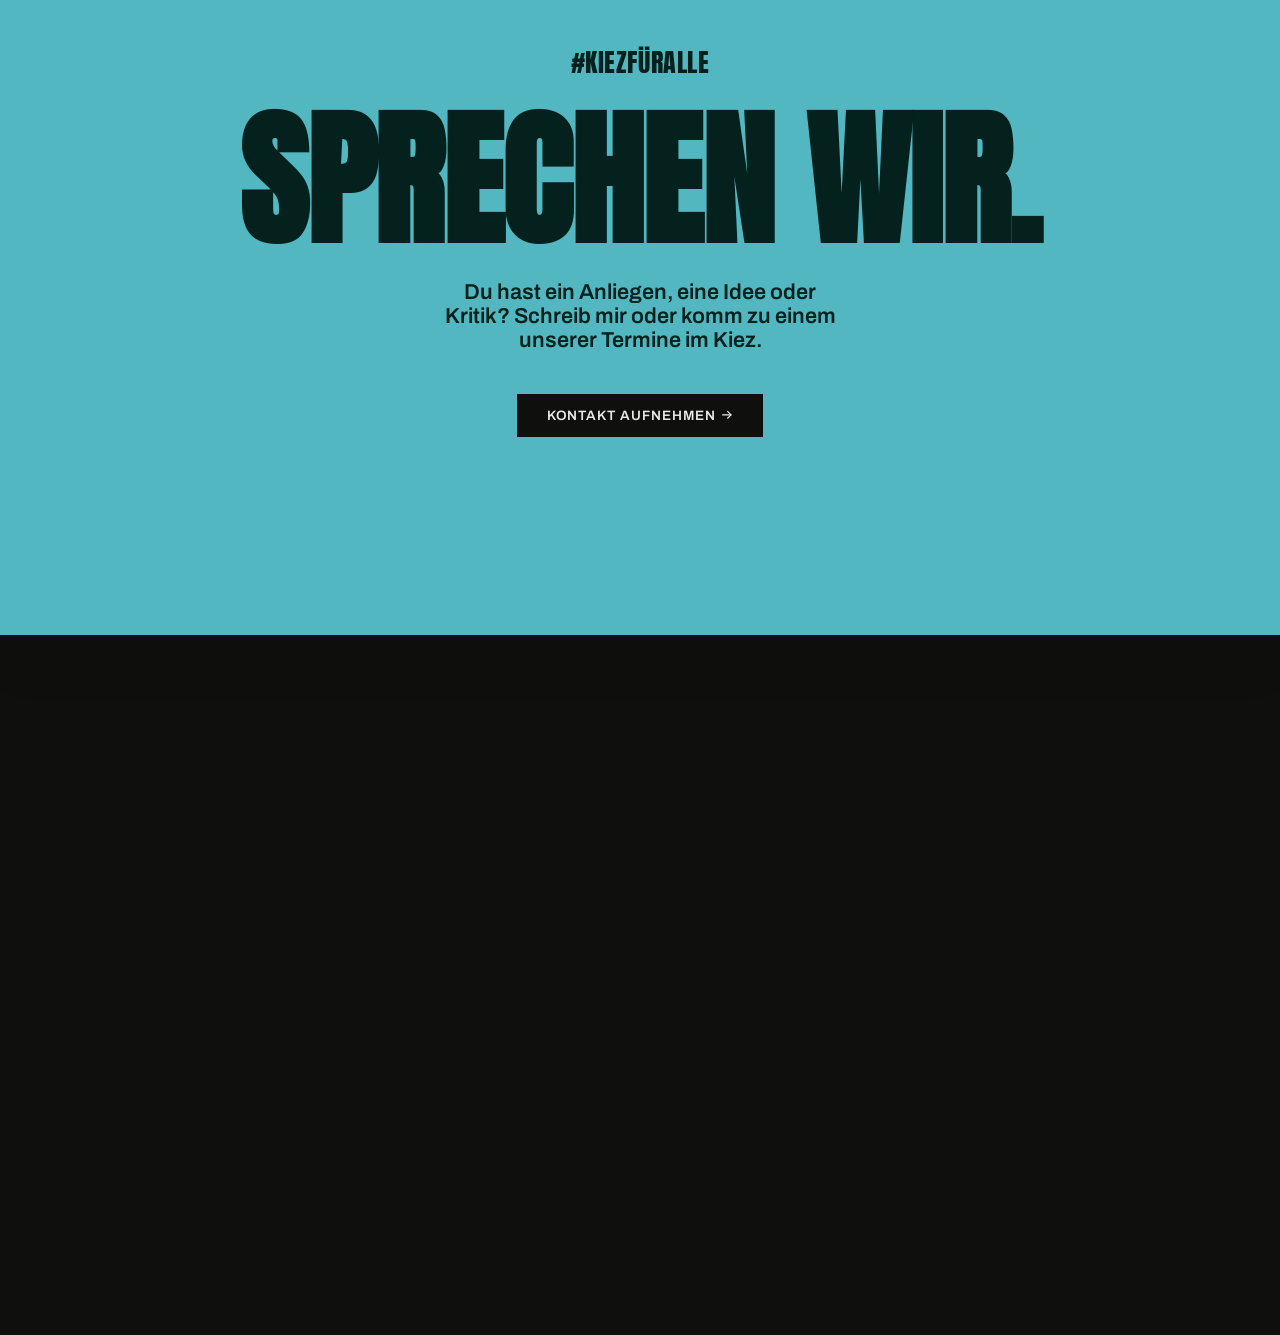
==== commit c3518de1: "Remove image handles, square badges, legend below the fold on mobile. - Remove Instagram handles (Me" ====
--- a/aufgaben.html
+++ b/aufgaben.html
@@ -40,8 +40,8 @@
 
     <script type="module" crossorigin src="assets/main-D9YzFPxZ.js"></script>
     <link rel="stylesheet" crossorigin href="assets/main-D0NEMW_q.css">
-    <link rel="stylesheet" href="assets/unterseiten.css?v=20261125-2">
-    <script>matchMedia("(hover:hover) and (pointer:fine)").matches&&document.head.appendChild(Object.assign(document.createElement("script"),{src:"assets/smooth-scroll.js?v=20261125-2"}))</script>
+    <link rel="stylesheet" href="assets/unterseiten.css?v=20261125-3">
+    <script>matchMedia("(hover:hover) and (pointer:fine)").matches&&document.head.appendChild(Object.assign(document.createElement("script"),{src:"assets/smooth-scroll.js?v=20261125-3"}))</script>
     <script type="speculationrules">{"prefetch":[{"where":{"and":[{"selector_matches":"a[href*=\".html\"]"},{"not":{"selector_matches":"[target=_blank], [download]"}}]},"eagerness":"moderate"}]}</script>
   </head>
 
@@ -99,7 +99,10 @@
               />
             </div>
           </figure>
-
+        </div>
+
+        <!-- Legende: Desktop über dem Bild, Handy unterhalb des ersten Screens -->
+        <div class="page-legend">
           <nav class="glass-nav glass" aria-label="Auf dieser Seite">
             <ol class="glass-nav__list">
               <li>
@@ -248,10 +251,6 @@
                 loading="lazy"
                 decoding="async"
               />
-              <figcaption class="role__mediacap glass">
-                <svg class="icon icon--inline" aria-hidden="true"><use href="assets/icons.svg#i-pin"/></svg>
-                Infostand im Kiez
-              </figcaption>
             </figure>
 
             <h3 class="role__subhead">Meine Aufgaben als Ortsvorsitzender</h3>
--- a/assets/unterseiten.css
+++ b/assets/unterseiten.css
@@ -327,7 +327,7 @@
 
 .report__badge {
   padding: 0.45em 0.8em;
-  border-radius: 999px;
+  border-radius: 0;
   font-size: 0.62rem;
   font-weight: 700;
   letter-spacing: 0.08em;
@@ -527,18 +527,14 @@
 }
 
 .glass-nav,
-.trip__card,
-.trip__handle,
-.role__mediacap {
+.trip__card {
   -webkit-backdrop-filter: blur(18px) saturate(170%);
   backdrop-filter: blur(18px) saturate(170%);
 }
 
 @supports not ((backdrop-filter: blur(1px)) or (-webkit-backdrop-filter: blur(1px))) {
   .glass-nav,
-  .trip__card,
-  .trip__handle,
-  .role__mediacap {
+  .trip__card {
     --glass-bg: rgb(255 255 255 / 0.88);
   }
 }
@@ -664,9 +660,15 @@
    5. Meine Aufgaben
    ========================================================== */
 
-/* Glas-Navigation (Legende) über dem Kopfbild, unten links
-   (.page-top ist Bezugsrahmen; das Bild ist sein letztes Flow-Element) */
-.page-top > .glass-nav {
+/* Glas-Navigation (Legende) über dem Kopfbild, unten links.
+   .page-legend folgt direkt auf .page-top und ist 0 hoch → ihre Oberkante
+   ist die Bildunterkante; die Nav hängt von dort nach oben ins Bild. */
+.page-legend {
+  position: relative;
+  height: 0;
+}
+
+.page-legend > .glass-nav {
   position: absolute;
   left: var(--px);
   bottom: clamp(1rem, 2.2vw, 1.75rem);
@@ -765,7 +767,7 @@
   align-items: center;
   gap: 0.5em;
   padding: 0.55em 0.95em;
-  border-radius: 999px;
+  border-radius: 0;
   font-size: 0.7rem;
   font-weight: 600;
   letter-spacing: 0.06em;
@@ -912,21 +914,6 @@
   object-fit: cover;
   object-position: center 40%;
   background: #dddcd7;
-}
-
-.role__mediacap {
-  --glass-bg: rgb(255 255 255 / 0.4);
-  position: absolute;
-  left: 1rem;
-  bottom: 1rem;
-  display: inline-flex;
-  align-items: center;
-  gap: 0.45rem;
-  padding: 0.55rem 0.95rem;
-  border-radius: 999px;
-  font-size: 0.78rem;
-  font-weight: 600;
-  color: var(--ink);
 }
 
 /* 04: Manifest-Zeilen kompakter, auf hellem Grund */
@@ -1101,21 +1088,6 @@
   max-height: min(82svh, 52rem);
   object-fit: cover;
   object-position: center 30%;
-}
-
-.trip__handle {
-  --glass-bg: rgb(255 255 255 / 0.38);
-  position: absolute;
-  top: 1rem;
-  left: 1rem;
-  display: inline-flex;
-  align-items: center;
-  gap: 0.4rem;
-  padding: 0.5rem 0.85rem;
-  border-radius: 999px;
-  font-size: 0.75rem;
-  font-weight: 600;
-  color: var(--ink);
 }
 
 .trip__card {
@@ -1656,7 +1628,11 @@
    9. Responsive
    ========================================================== */
 @media (max-width: 1060px) {
-  .page-top > .glass-nav {
+  .page-legend {
+    height: auto;
+  }
+
+  .page-legend > .glass-nav {
     position: relative;
     left: auto;
     right: auto;
@@ -1842,8 +1818,9 @@
     margin-top: clamp(1rem, 4vw, 1.5rem);
   }
 
-  .page-top > .glass-nav {
-    margin: 0;
+  /* Legende unter dem ersten Screen, nicht mehr übers Bild gezogen */
+  .page-legend > .glass-nav {
+    margin: 0 var(--px);
   }
 }
 
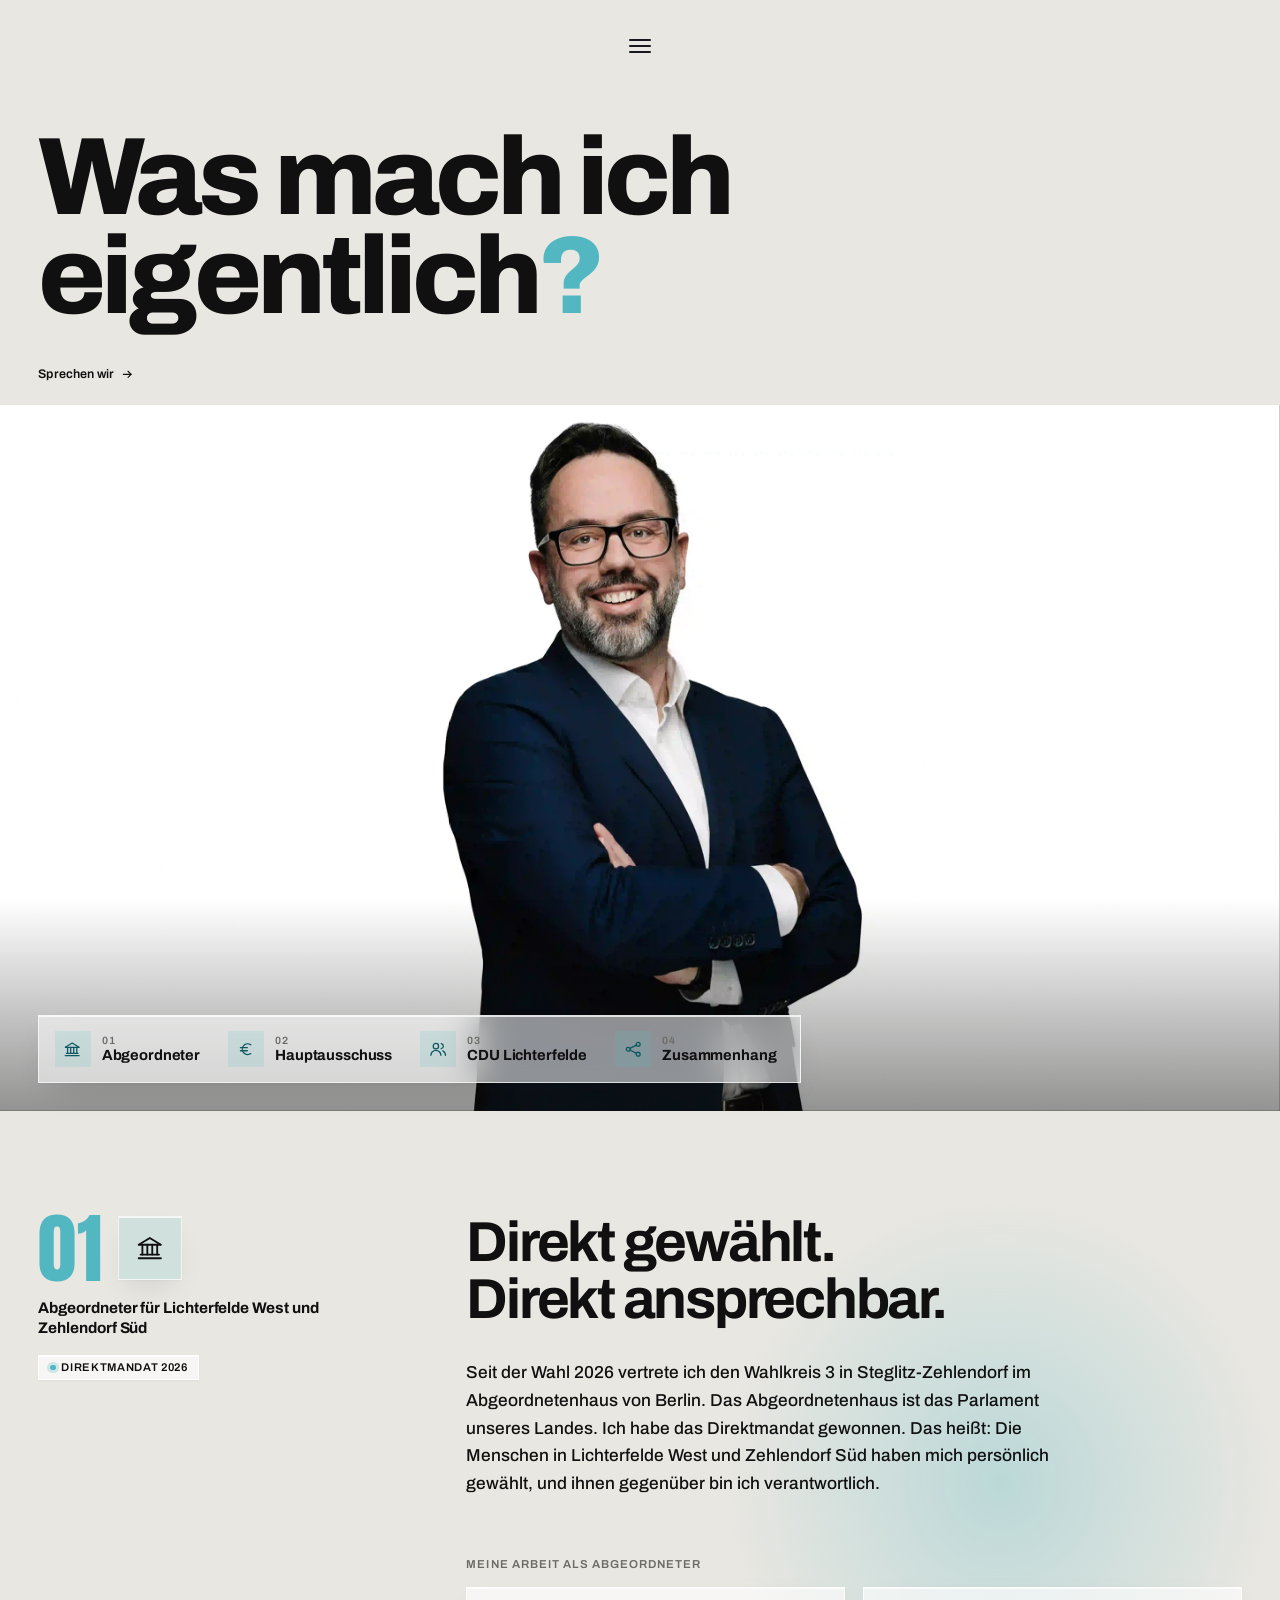
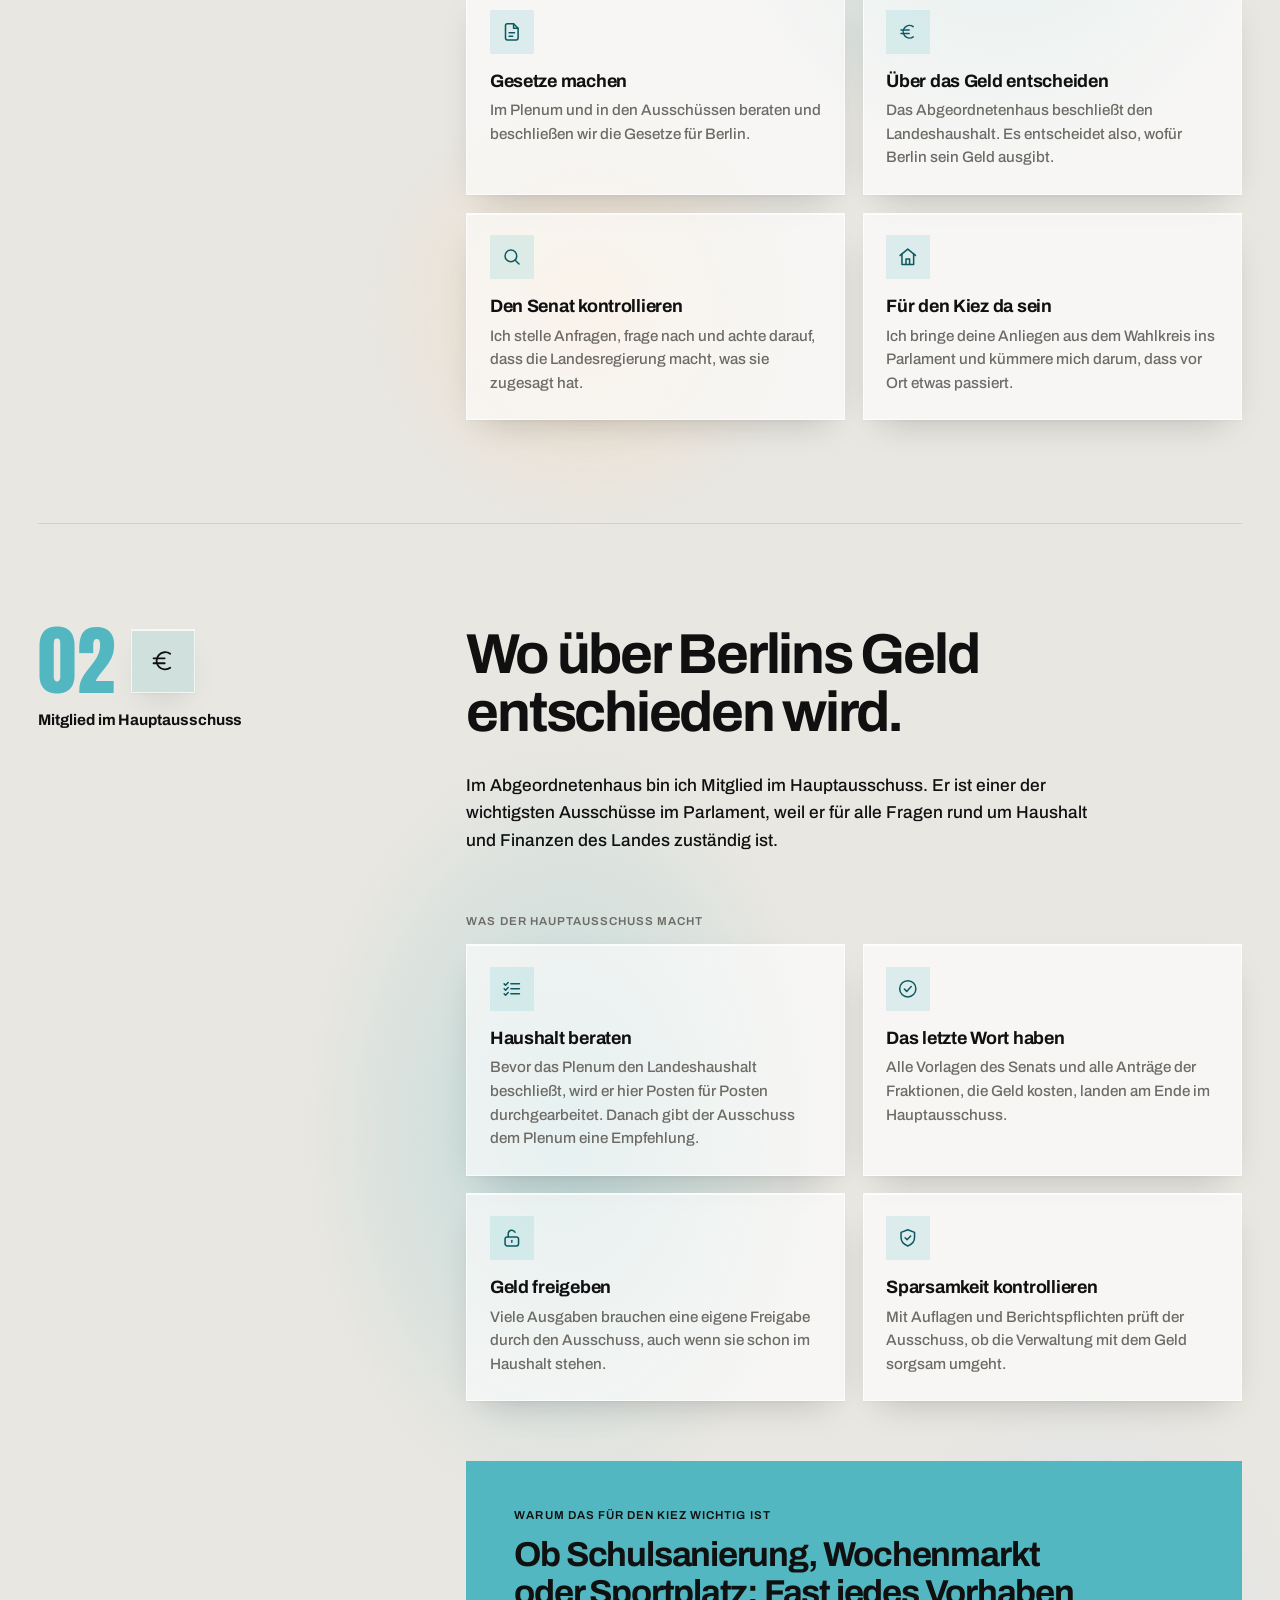
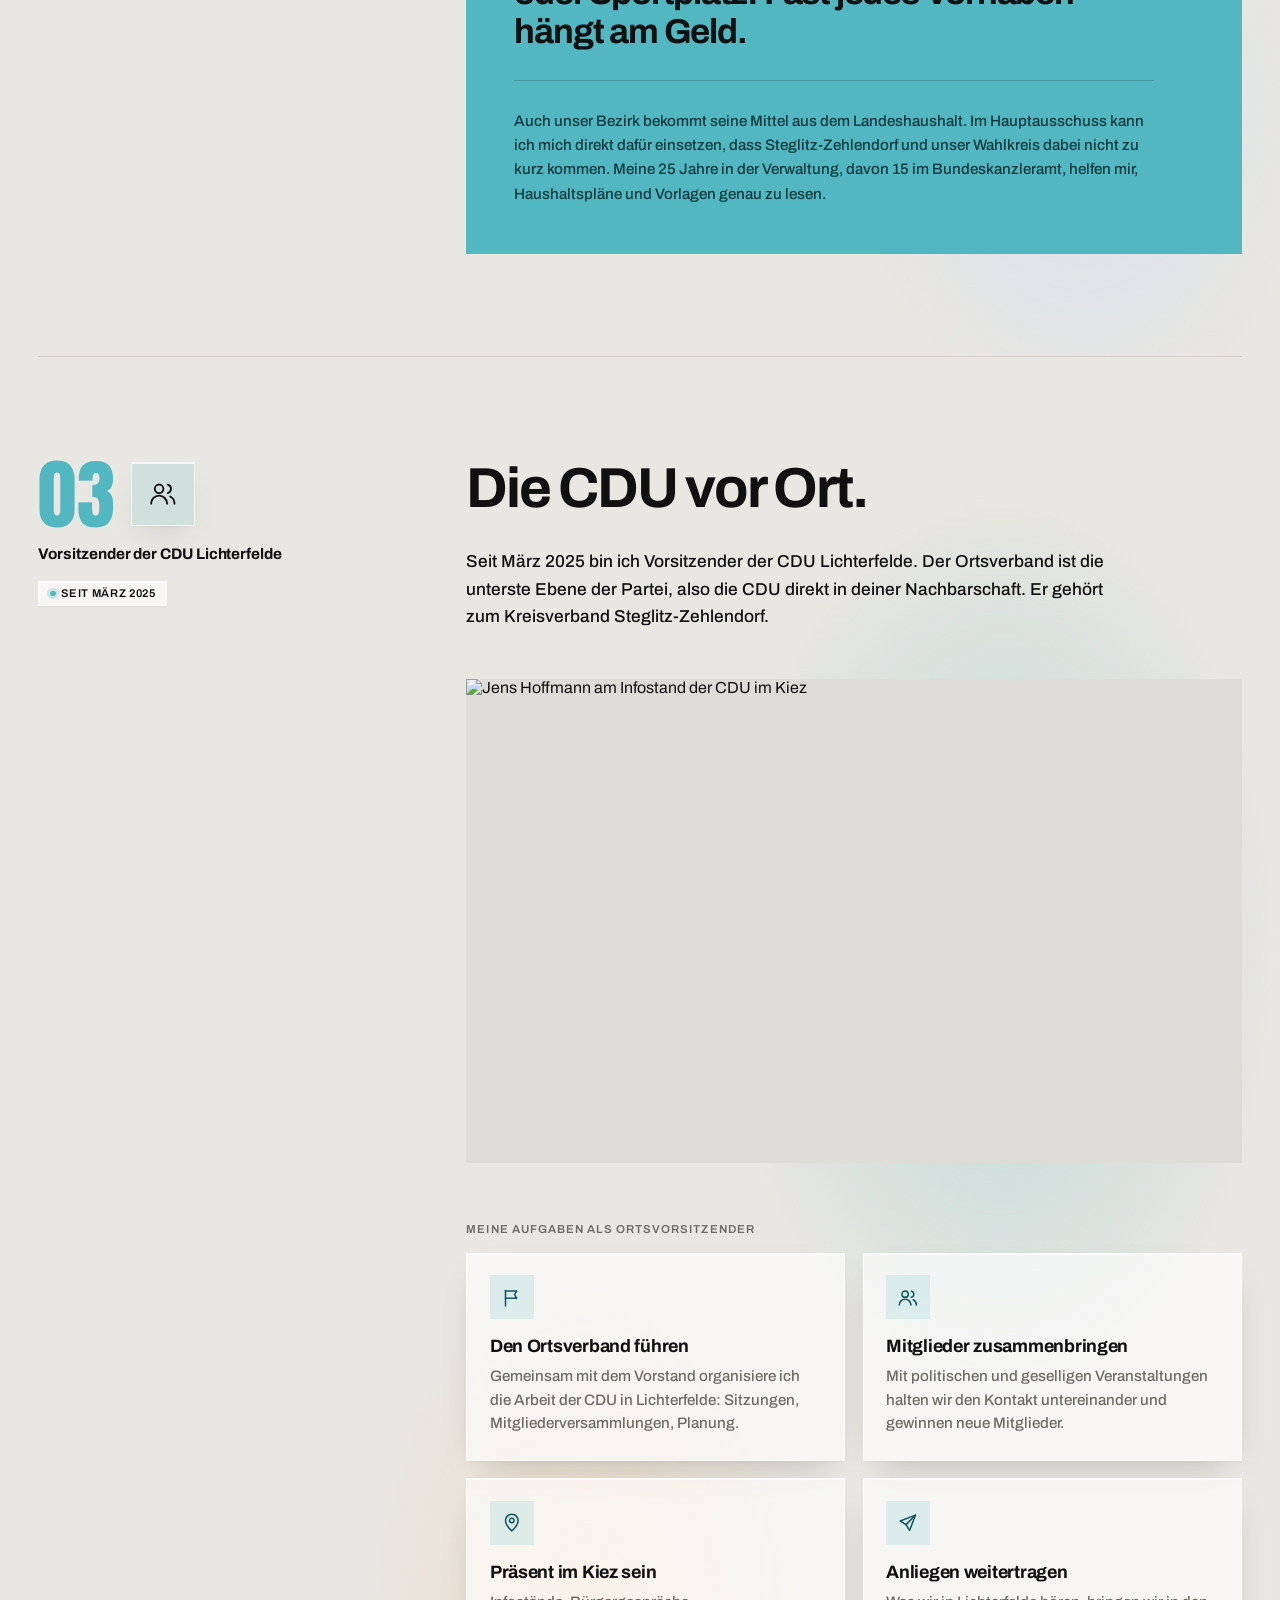
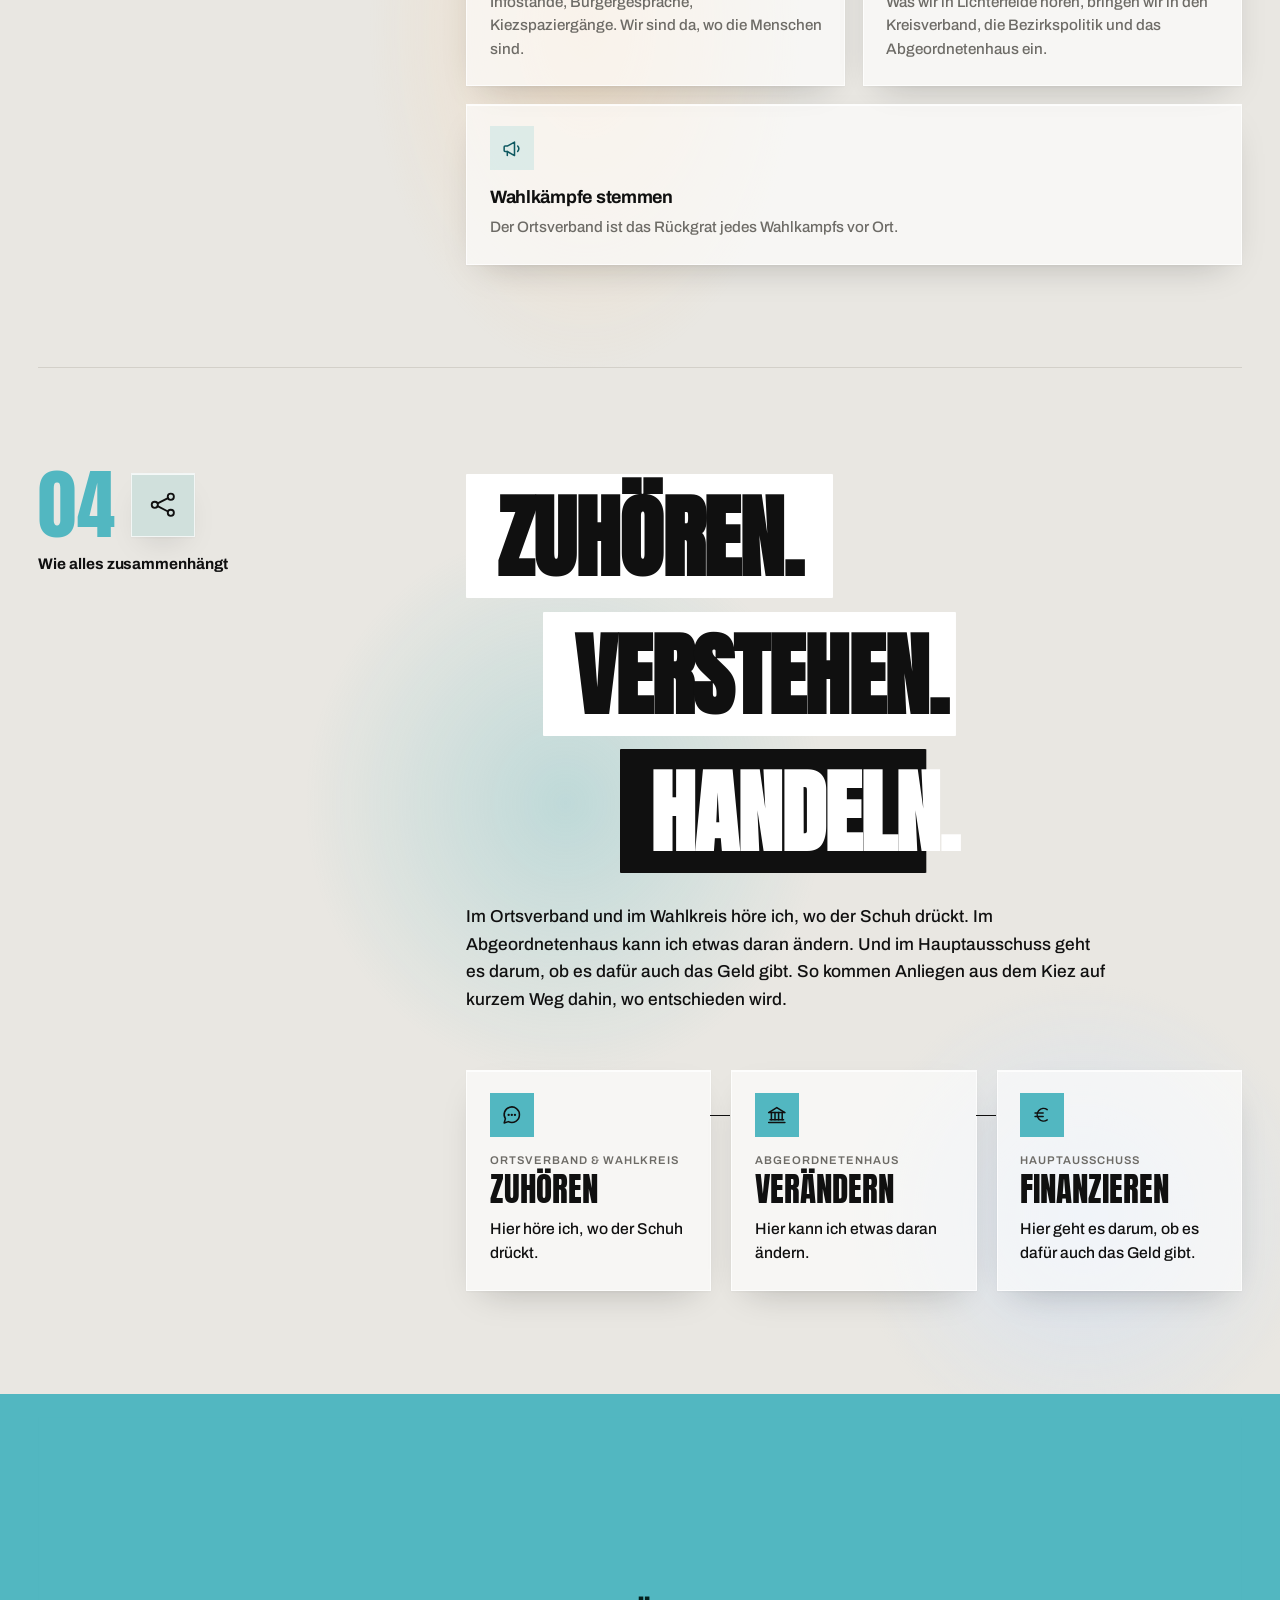
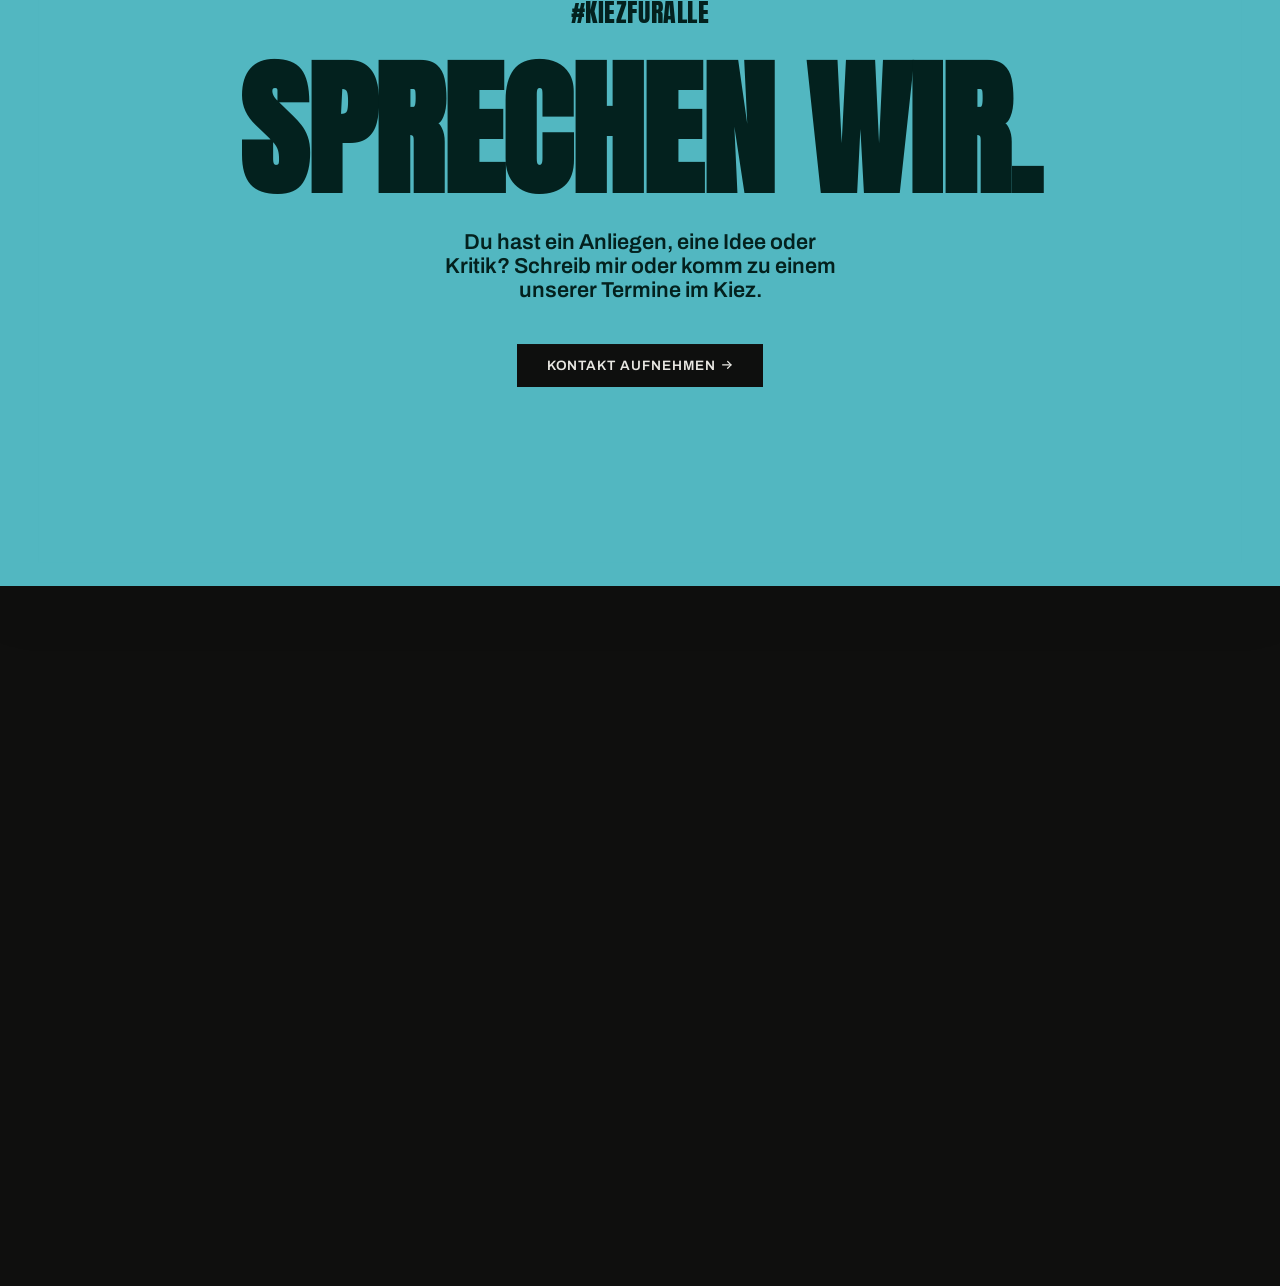
==== commit b28ca9a2: "änderugnen" ====
--- a/aufgaben.html
+++ b/aufgaben.html
@@ -40,7 +40,7 @@
 
     <script type="module" crossorigin src="assets/main-D9YzFPxZ.js"></script>
     <link rel="stylesheet" crossorigin href="assets/main-D0NEMW_q.css">
-    <link rel="stylesheet" href="assets/unterseiten.css?v=20261125-3">
+    <link rel="stylesheet" href="assets/unterseiten.css?v=20261125-4">
     <script>matchMedia("(hover:hover) and (pointer:fine)").matches&&document.head.appendChild(Object.assign(document.createElement("script"),{src:"assets/smooth-scroll.js?v=20261125-3"}))</script>
     <script type="speculationrules">{"prefetch":[{"where":{"and":[{"selector_matches":"a[href*=\".html\"]"},{"not":{"selector_matches":"[target=_blank], [download]"}}]},"eagerness":"moderate"}]}</script>
   </head>
@@ -60,7 +60,7 @@
               <li class="menu-pill__item" style="--i:0"><a href="index.html">Start</a></li>
               <li class="menu-pill__item" style="--i:1"><a href="aufgaben.html" aria-current="page">Was mach ich eigentlich?</a></li>
               <li class="menu-pill__item" style="--i:2"><a href="parlamentsreporte.html">Parlamentsreporte</a></li>
-              <li class="menu-pill__item" style="--i:3"><a href="parlamentarische-reise.html">Meine Reise</a></li>
+              <li class="menu-pill__item" style="--i:3"><a href="parlamentarische-reise.html">Meine parlamentarische Reise</a></li>
               <li class="menu-pill__item" style="--i:4"><a href="kontakt.html">Kontakt</a></li>
               <li class="menu-pill__item" style="--i:5"><a href="impressum.html">Impressum</a></li>
               <li class="menu-pill__item" style="--i:6"><a href="datenschutz.html">Datenschutz</a></li>
@@ -85,15 +85,13 @@
           </section>
 
           <!-- ============ BILD: volle Breite + Glas-Navigation ============ -->
-          <figure class="page-media page-media--panel">
-            <div class="page-media__frame">
+          <figure class="page-media">
+            <div class="page-media__frame page-media__frame--group23">
               <img
-                src="https://res.cloudinary.com/dqcdbdt4v/image/upload/f_auto,q_auto:good,w_1600/v1795360928/210807mellenthin_cdu_lichterfelde0024_Monitor_jionzk.webp"
-                srcset="https://res.cloudinary.com/dqcdbdt4v/image/upload/f_auto,q_auto:good,w_800/v1795360928/210807mellenthin_cdu_lichterfelde0024_Monitor_jionzk.webp 800w, https://res.cloudinary.com/dqcdbdt4v/image/upload/f_auto,q_auto:good,w_1200/v1795360928/210807mellenthin_cdu_lichterfelde0024_Monitor_jionzk.webp 1200w, https://res.cloudinary.com/dqcdbdt4v/image/upload/f_auto,q_auto:good,w_1600/v1795360928/210807mellenthin_cdu_lichterfelde0024_Monitor_jionzk.webp 1600w, https://res.cloudinary.com/dqcdbdt4v/image/upload/f_auto,q_auto:good,w_2400/v1795360928/210807mellenthin_cdu_lichterfelde0024_Monitor_jionzk.webp 2400w"
-                sizes="100vw"
-                alt="Jens Hoffmann mit Mitgliedern der CDU Lichterfelde am Infostand im Kiez"
-                width="2400"
-                height="1602"
+                src="assets/Group%2023.webp"
+                alt="Porträt von Jens Hoffmann"
+                width="2898"
+                height="1599"
                 fetchpriority="high"
                 decoding="async"
               />
@@ -210,7 +208,7 @@
 
             <aside class="why reveal" aria-labelledby="why-title">
               <h3 class="why__head" id="why-title">Warum das für den Kiez wichtig ist</h3>
-              <p class="why__text">Ob Schulsanierung, Radweg, Wochenmarkt oder Sportplatz: Fast jedes Vorhaben hängt am Geld.</p>
+              <p class="why__text">Ob Schulsanierung, Wochenmarkt oder Sportplatz: Fast jedes Vorhaben hängt am Geld.</p>
               <p class="why__note">
                 Auch unser Bezirk bekommt seine Mittel aus dem Landeshaushalt. Im Hauptausschuss kann ich mich direkt
                 dafür einsetzen, dass Steglitz-Zehlendorf und unser Wahlkreis dabei nicht zu kurz kommen. Meine 25 Jahre
@@ -368,7 +366,7 @@
             <li><a href="index.html">Start</a></li>
             <li><a href="aufgaben.html" aria-current="page">Was mach ich eigentlich?</a></li>
             <li><a href="parlamentsreporte.html">Parlamentsreporte</a></li>
-            <li><a href="parlamentarische-reise.html">Meine Reise</a></li>
+            <li><a href="parlamentarische-reise.html">Meine parlamentarische Reise</a></li>
             <li><a href="kontakt.html">Kontakt</a></li>
           </ul>
         </nav>
--- a/assets/unterseiten.css
+++ b/assets/unterseiten.css
@@ -21,6 +21,12 @@
 }
 
 .goals__floater {
+  border-radius: 0;
+}
+
+/* Startseite: Kiez-Karte — kantige Pins */
+.map__dotnum,
+.map__dot:focus-visible {
   border-radius: 0;
 }
 
@@ -189,6 +195,21 @@
         page-parallax linear both;
       animation-timeline: auto, --page-media;
       animation-range: normal, cover 0% cover 100%;
+    }
+
+    html[data-ready] .page-media__frame--group23 img {
+      inset: 0;
+      height: 100%;
+      animation: img-settle 1.6s var(--ease-lift) 0.3s both;
+      animation-timeline: auto;
+    }
+
+    @media (min-width: 761px) {
+      html[data-ready] .page-media__frame--group23 img {
+        position: relative;
+        inset: auto;
+        height: auto;
+      }
     }
   }
 }
@@ -659,6 +680,33 @@
 /* ==========================================================
    5. Meine Aufgaben
    ========================================================== */
+
+/* Kopfbild Aufgaben (Group 23): Desktop volles Bild, Mobil wie andere Heroes */
+.page-media__frame--group23 {
+  view-timeline-name: none;
+}
+
+@media (min-width: 761px) {
+  .page-media__frame--group23 {
+    height: auto;
+    min-height: 0;
+  }
+
+  .page-media__frame--group23 img {
+    position: relative;
+    inset: auto;
+    width: 100%;
+    height: auto;
+    object-fit: unset;
+    object-position: center;
+  }
+}
+
+@media (max-width: 760px) {
+  .page-top .page-media__frame--group23 {
+    --focus-y: 82%;
+  }
+}
 
 /* Glas-Navigation (Legende) über dem Kopfbild, unten links.
    .page-legend folgt direkt auf .page-top und ist 0 hoch → ihre Oberkante
@@ -1741,6 +1789,17 @@
     line-height: 0.92;
   }
 
+  /* Langer einzeiliger Titel (Parlamentsreise) */
+  .page-hero__title--long {
+    font-size: clamp(1.85rem, 8.2vw, 3.35rem);
+    line-height: 0.94;
+    letter-spacing: -0.04em;
+  }
+
+  .page-hero__title--long .line {
+    text-wrap: balance;
+  }
+
   .page-media__frame {
     height: min(72svh, 36rem);
   }
@@ -1810,6 +1869,11 @@
     min-height: 16rem;
   }
 
+  .page-top > .page-media.page-media--panel {
+    flex: 0 0 auto;
+    margin-top: clamp(1.5rem, 7vw, 2.75rem);
+  }
+
   .page-top > .page-hero {
     padding: 0;
   }
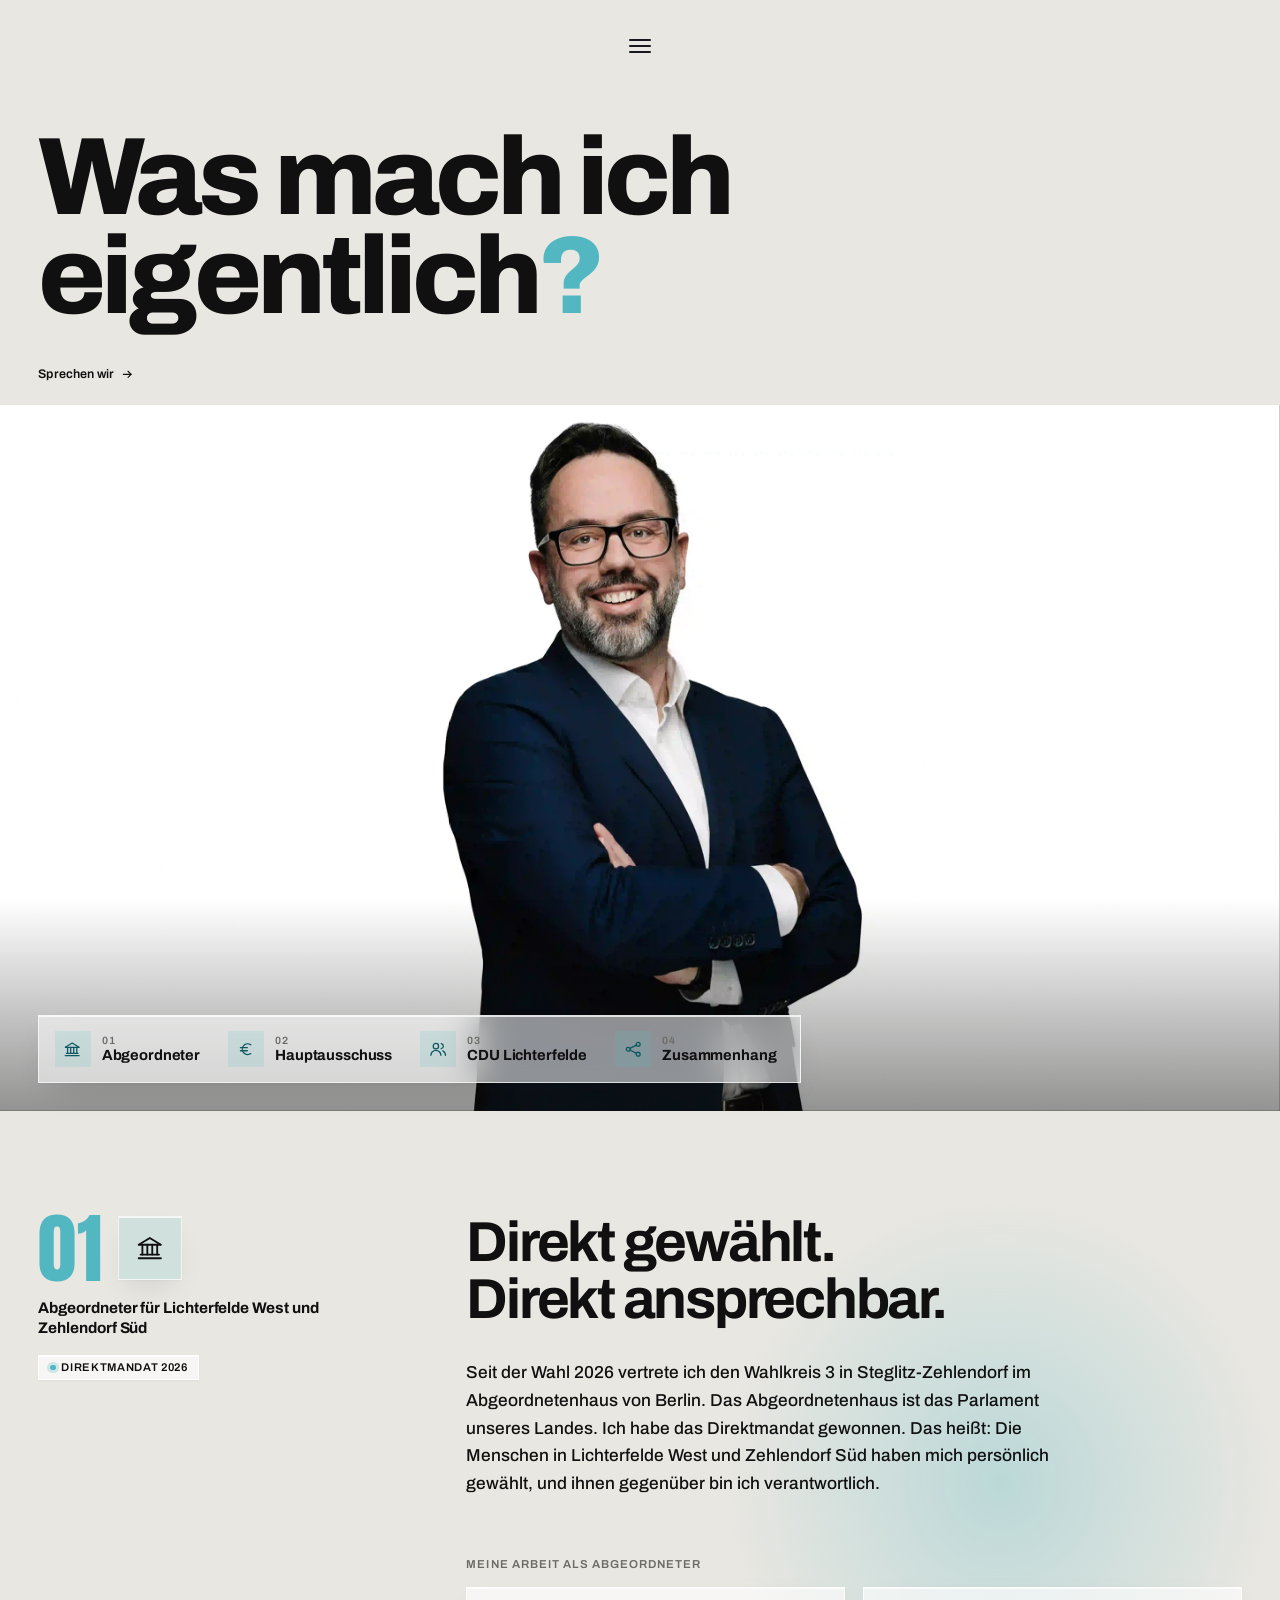
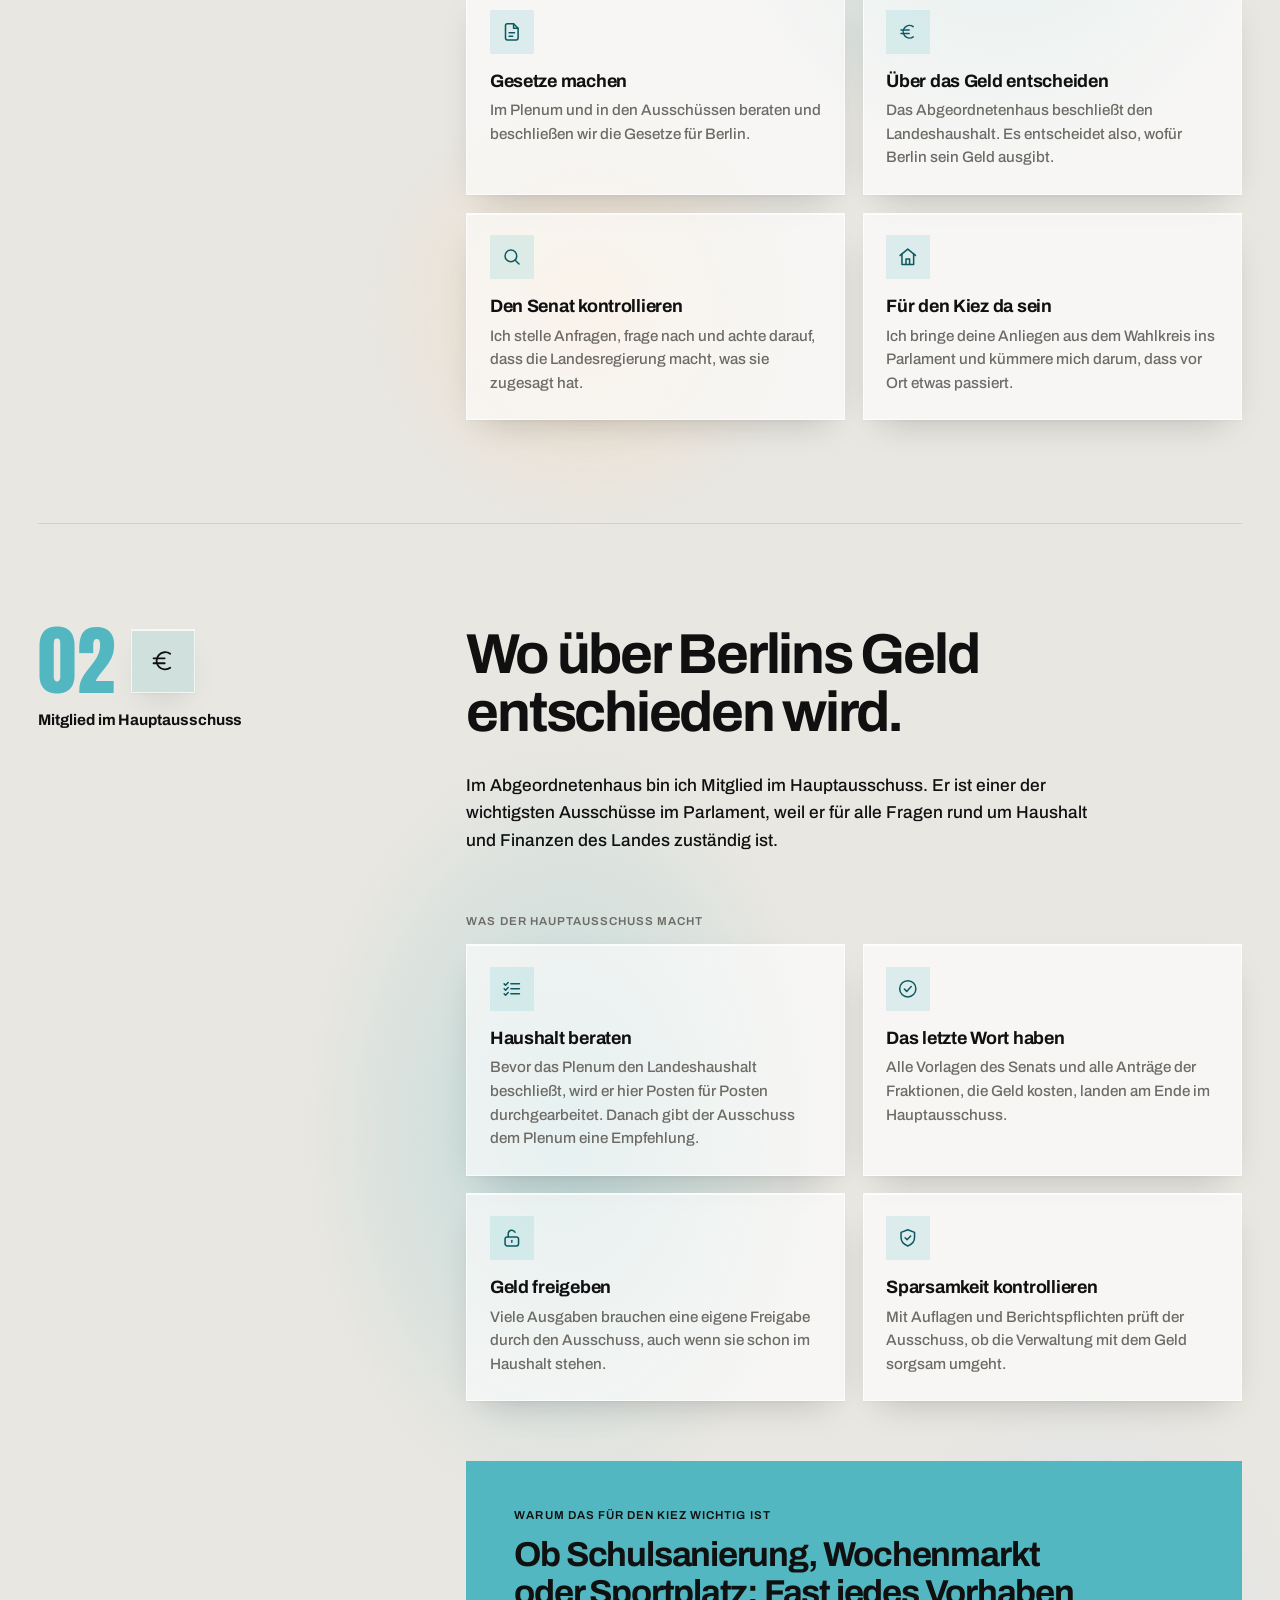
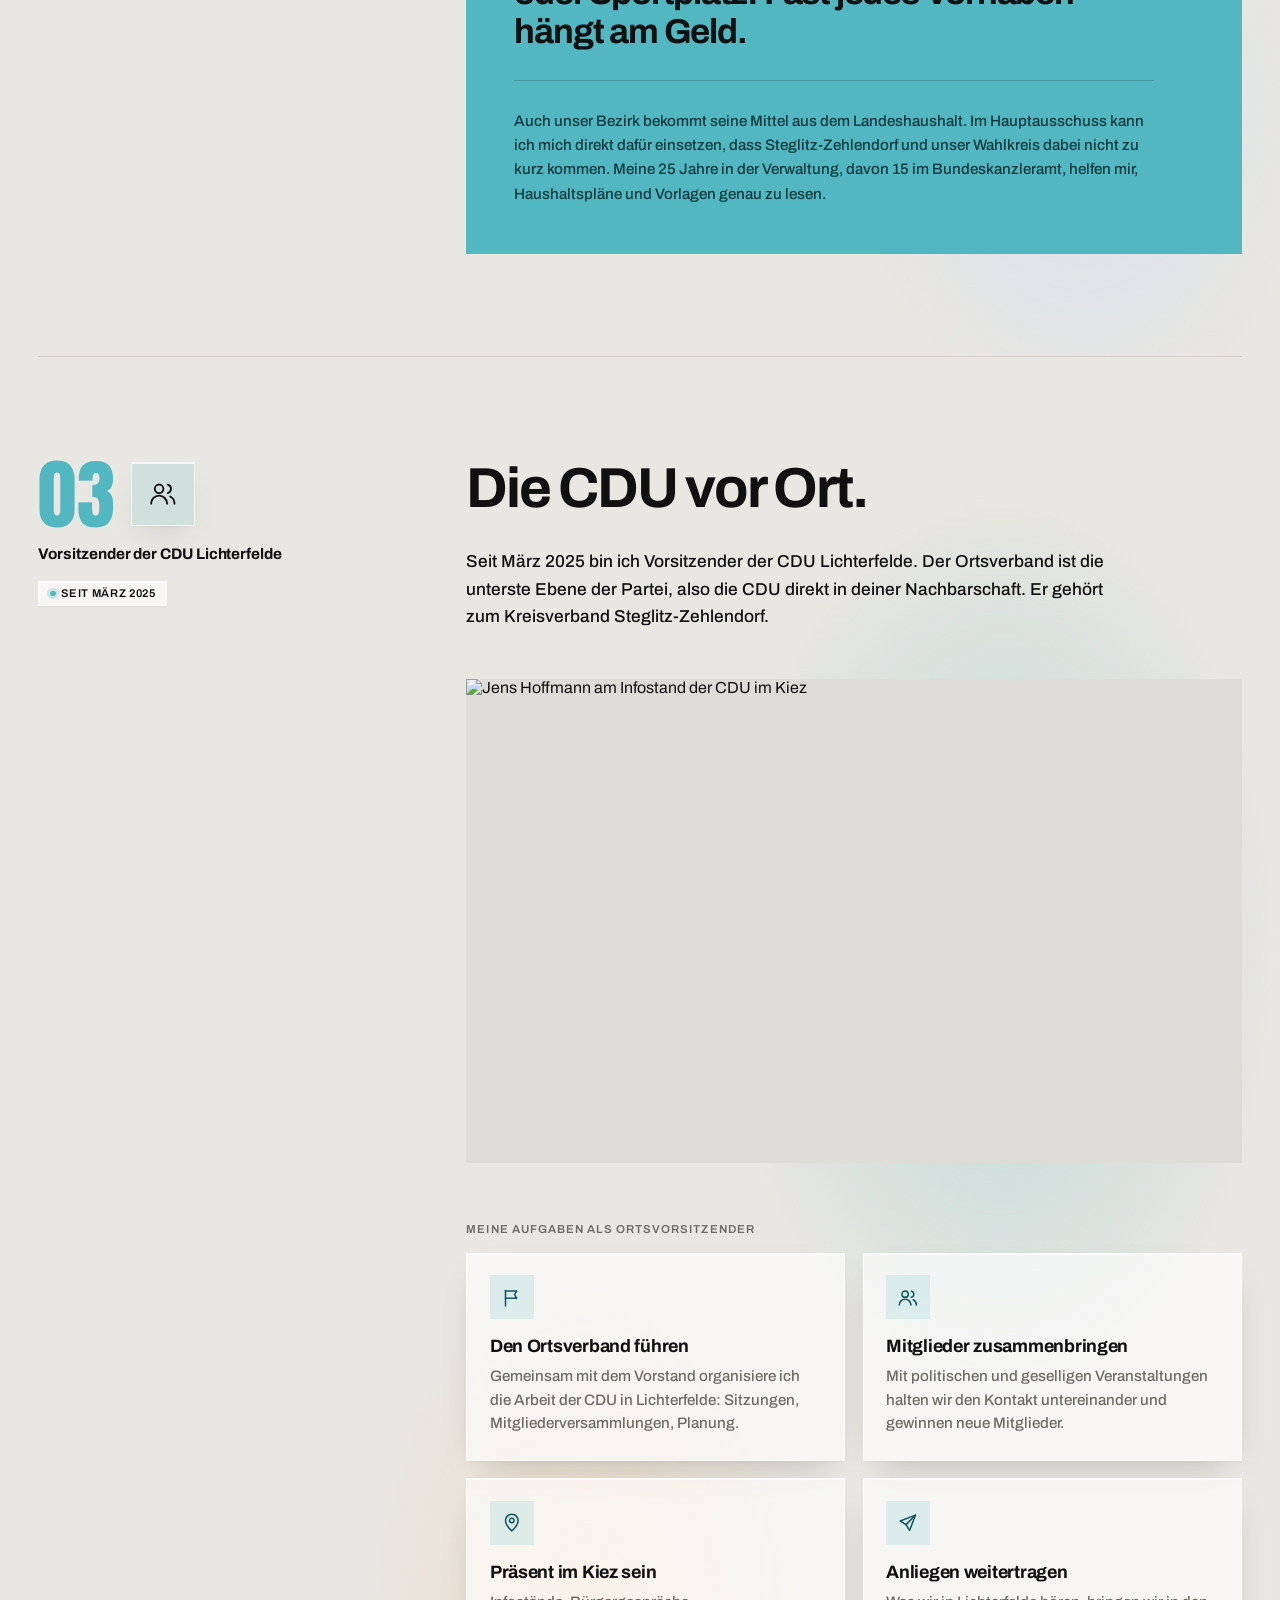
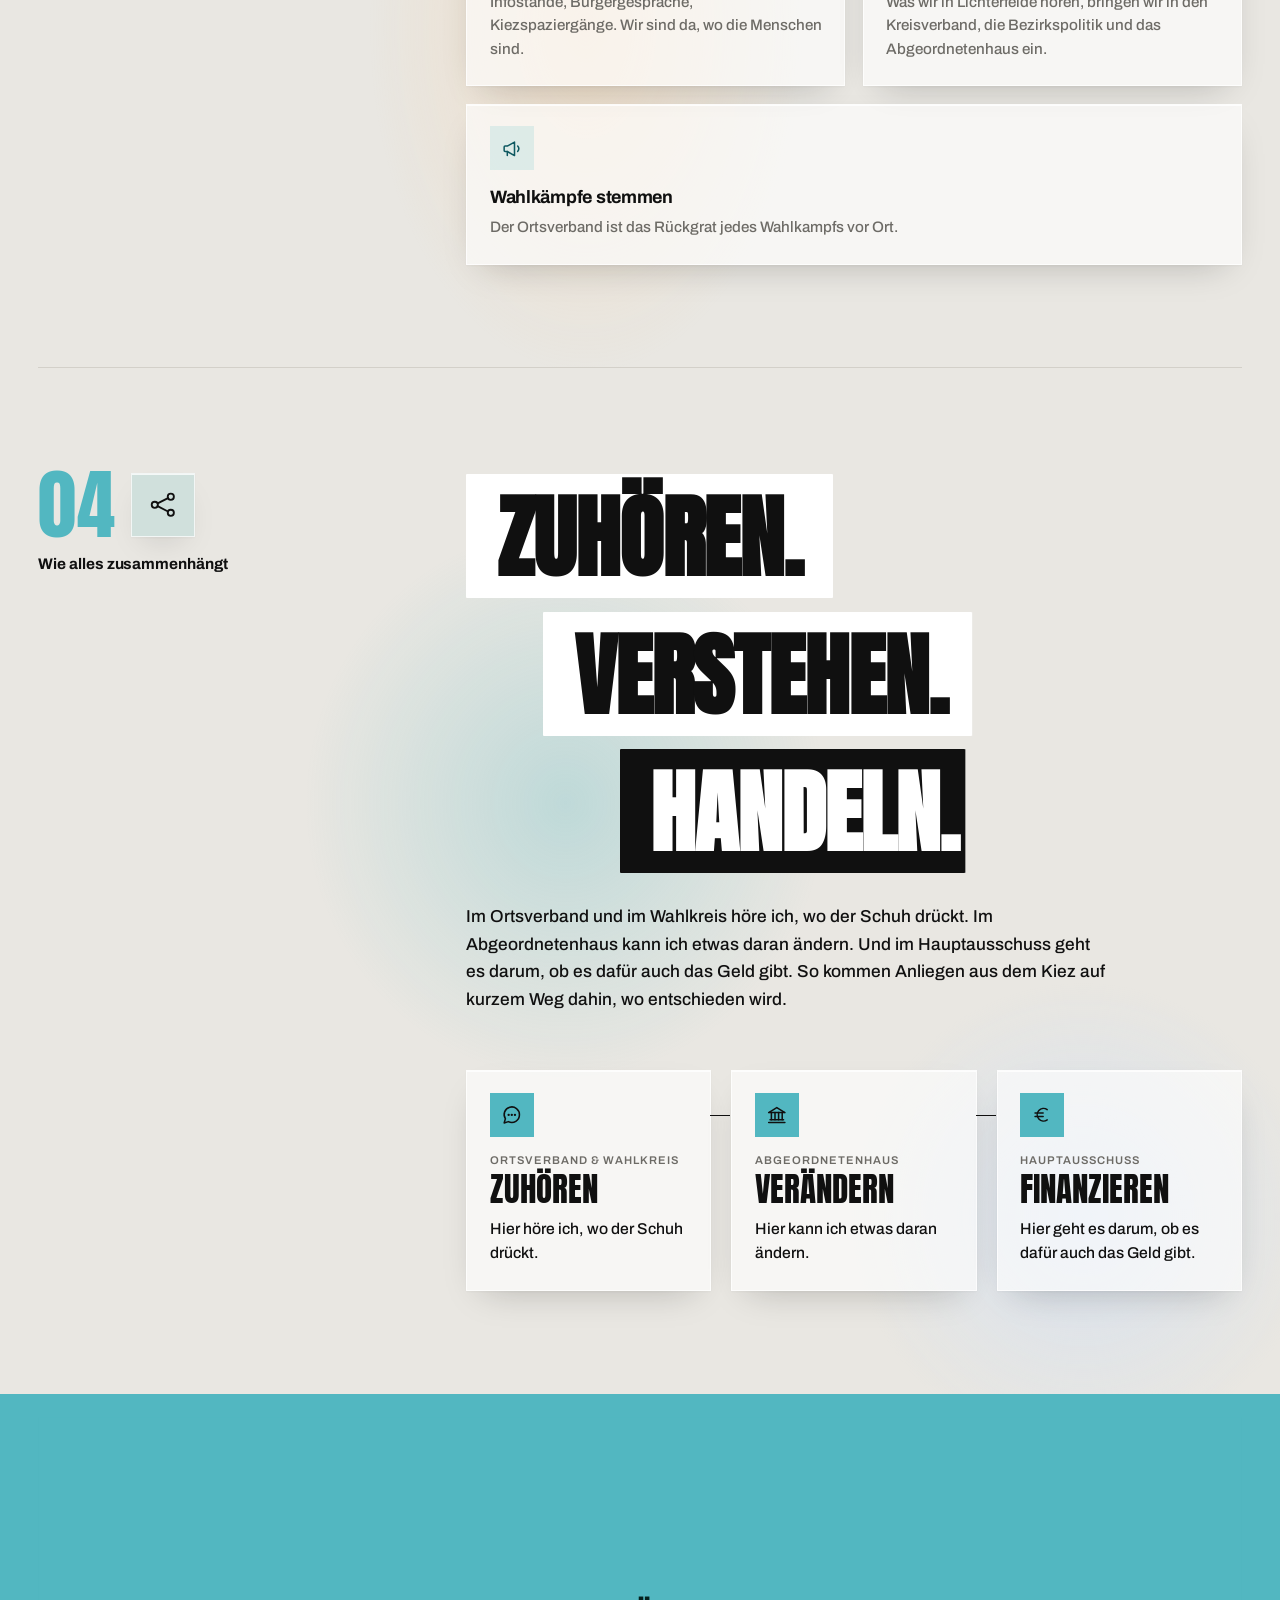
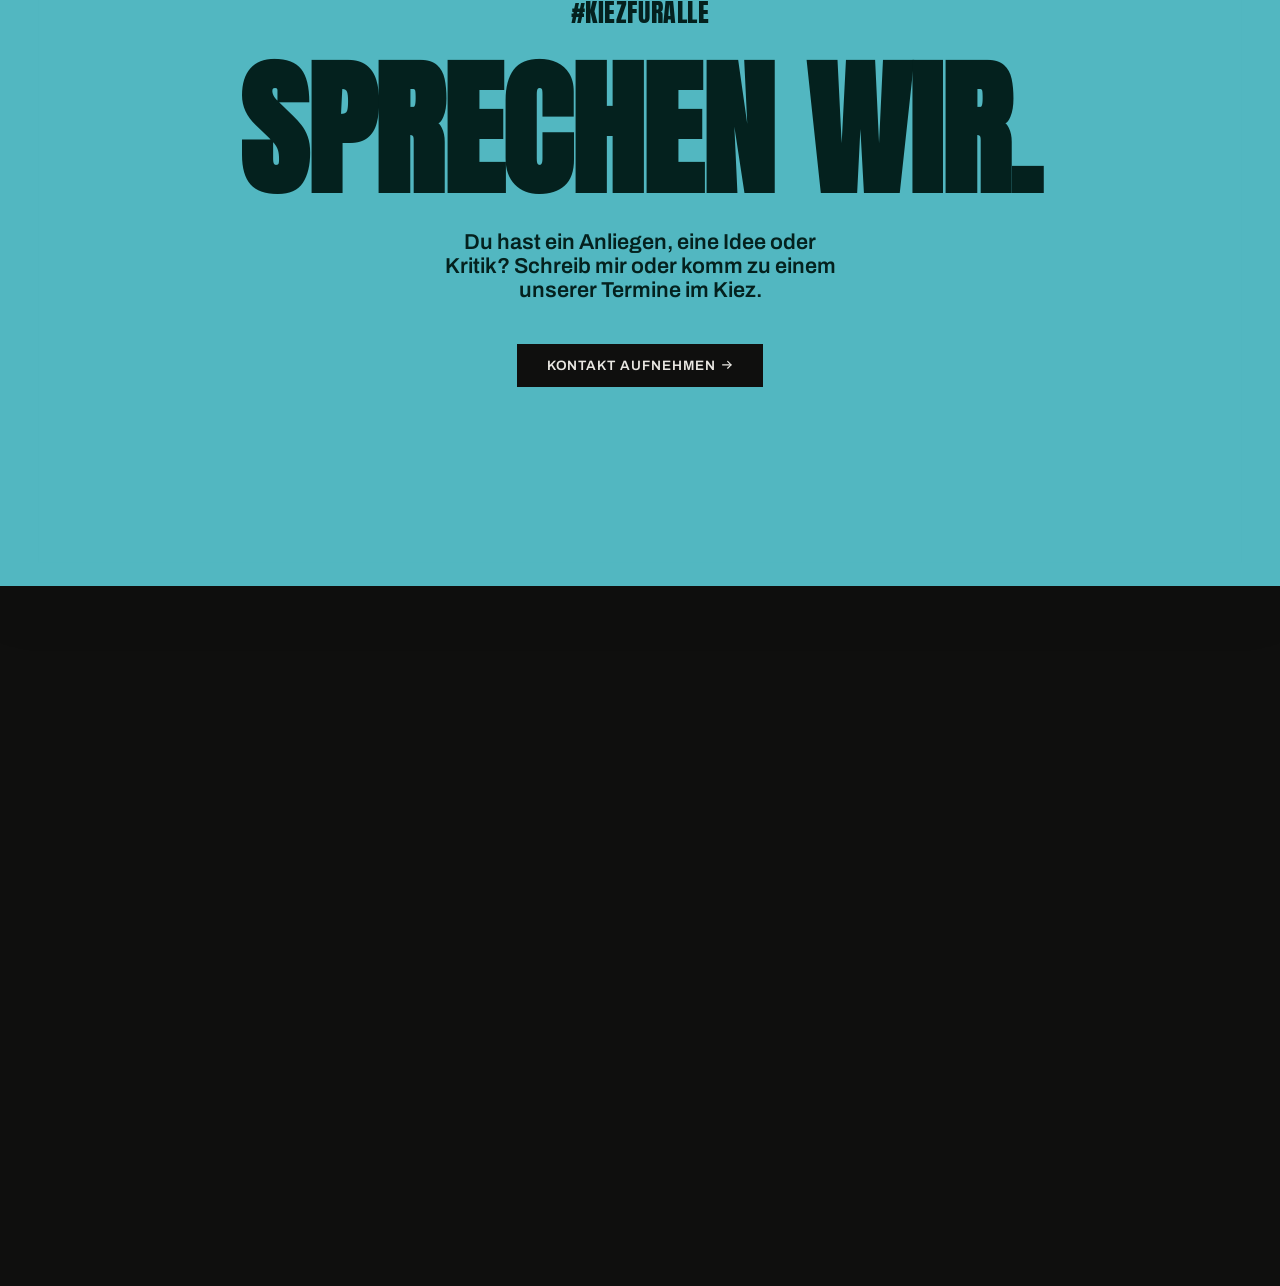
==== commit 8dda62f9: "Unterseiten-Helo: auf dem Handy kein Scroll-Parallax mehr. Das lädt nur noch img-settle beim Öffnen;" ====
--- a/aufgaben.html
+++ b/aufgaben.html
@@ -40,7 +40,7 @@
 
     <script type="module" crossorigin src="assets/main-D9YzFPxZ.js"></script>
     <link rel="stylesheet" crossorigin href="assets/main-D0NEMW_q.css">
-    <link rel="stylesheet" href="assets/unterseiten.css?v=20261125-4">
+    <link rel="stylesheet" href="assets/unterseiten.css?v=20261125-5">
     <script>matchMedia("(hover:hover) and (pointer:fine)").matches&&document.head.appendChild(Object.assign(document.createElement("script"),{src:"assets/smooth-scroll.js?v=20261125-3"}))</script>
     <script type="speculationrules">{"prefetch":[{"where":{"and":[{"selector_matches":"a[href*=\".html\"]"},{"not":{"selector_matches":"[target=_blank], [download]"}}]},"eagerness":"moderate"}]}</script>
   </head>
--- a/assets/unterseiten.css
+++ b/assets/unterseiten.css
@@ -195,6 +195,20 @@
         page-parallax linear both;
       animation-timeline: auto, --page-media;
       animation-range: normal, cover 0% cover 100%;
+    }
+
+    /* Handy: kein Scroll-Parallax / kein „Zoom“ beim Wischen */
+    @media (max-width: 760px) {
+      .page-media__frame {
+        view-timeline-name: none;
+      }
+
+      html[data-ready] .page-media__frame img {
+        inset: 0;
+        height: 100%;
+        animation: img-settle 1.6s var(--ease-lift) 0.3s both;
+        animation-timeline: auto;
+      }
     }
 
     html[data-ready] .page-media__frame--group23 img {
